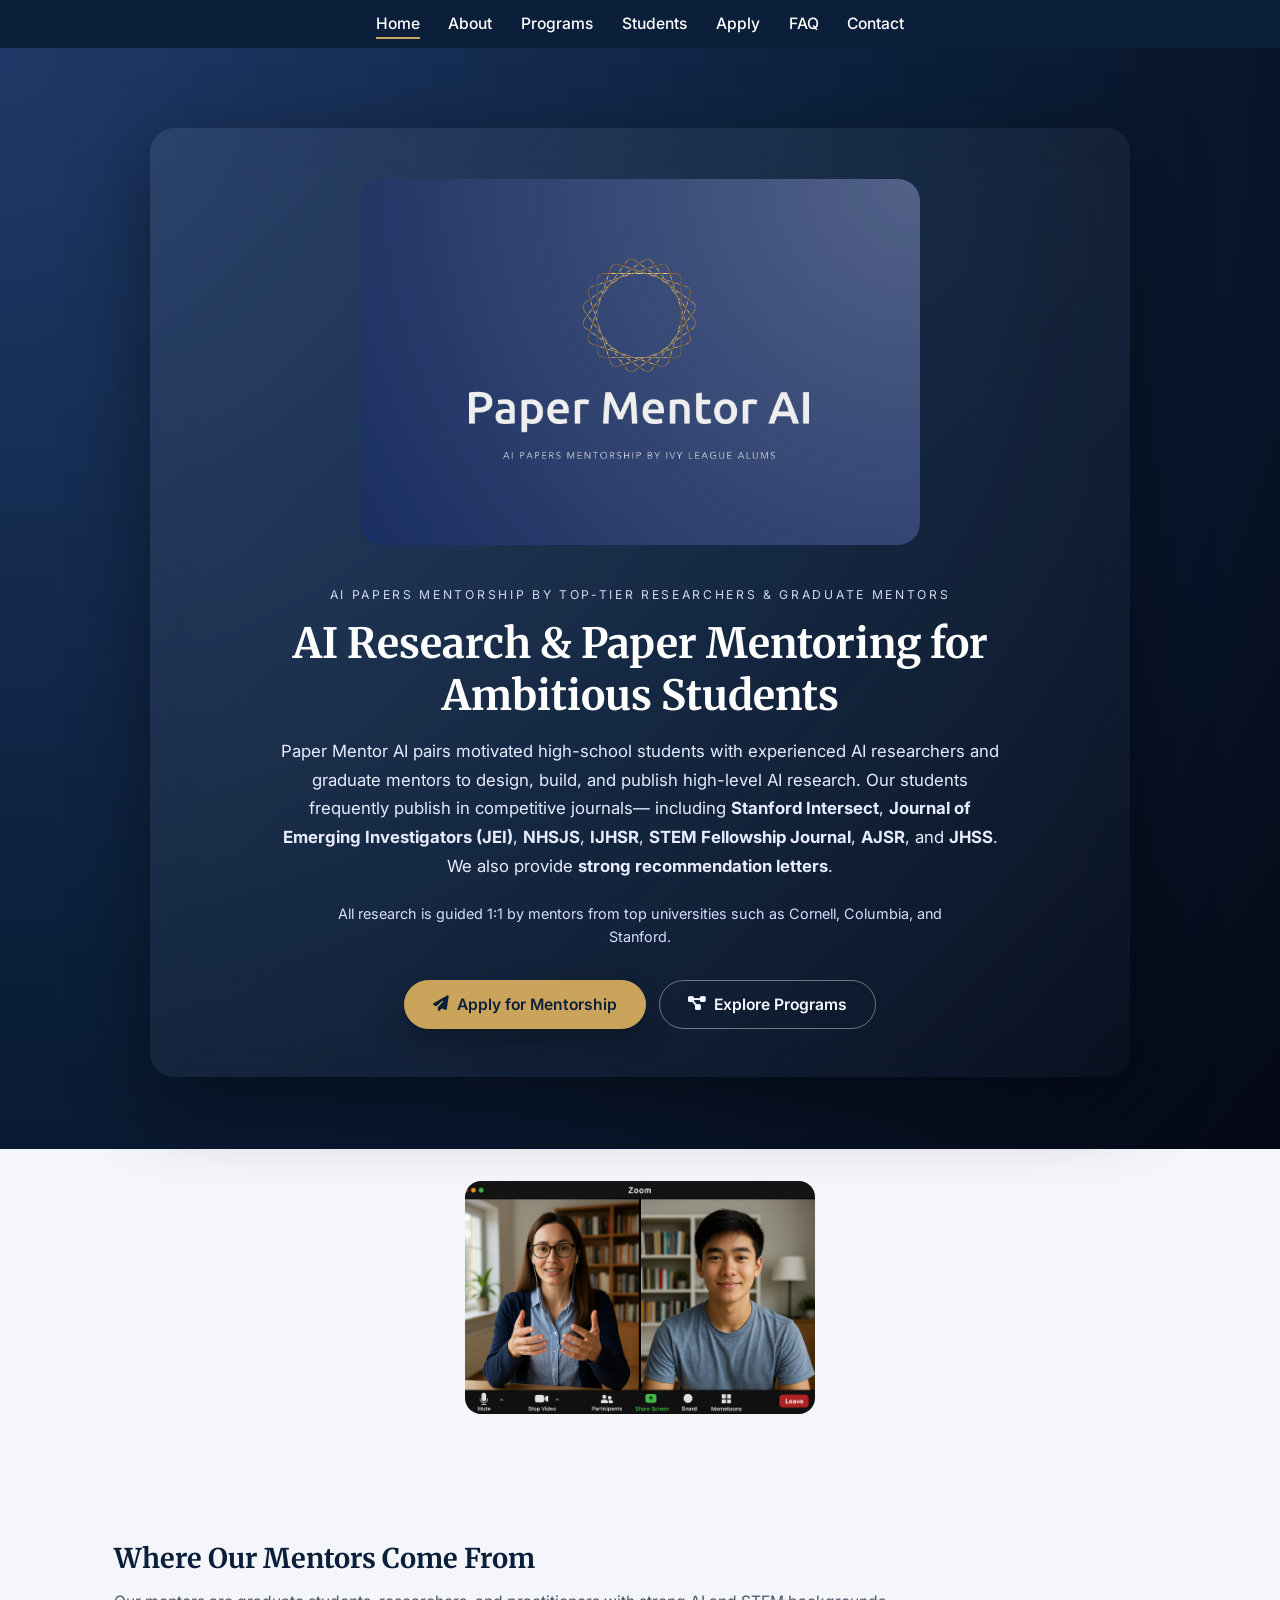
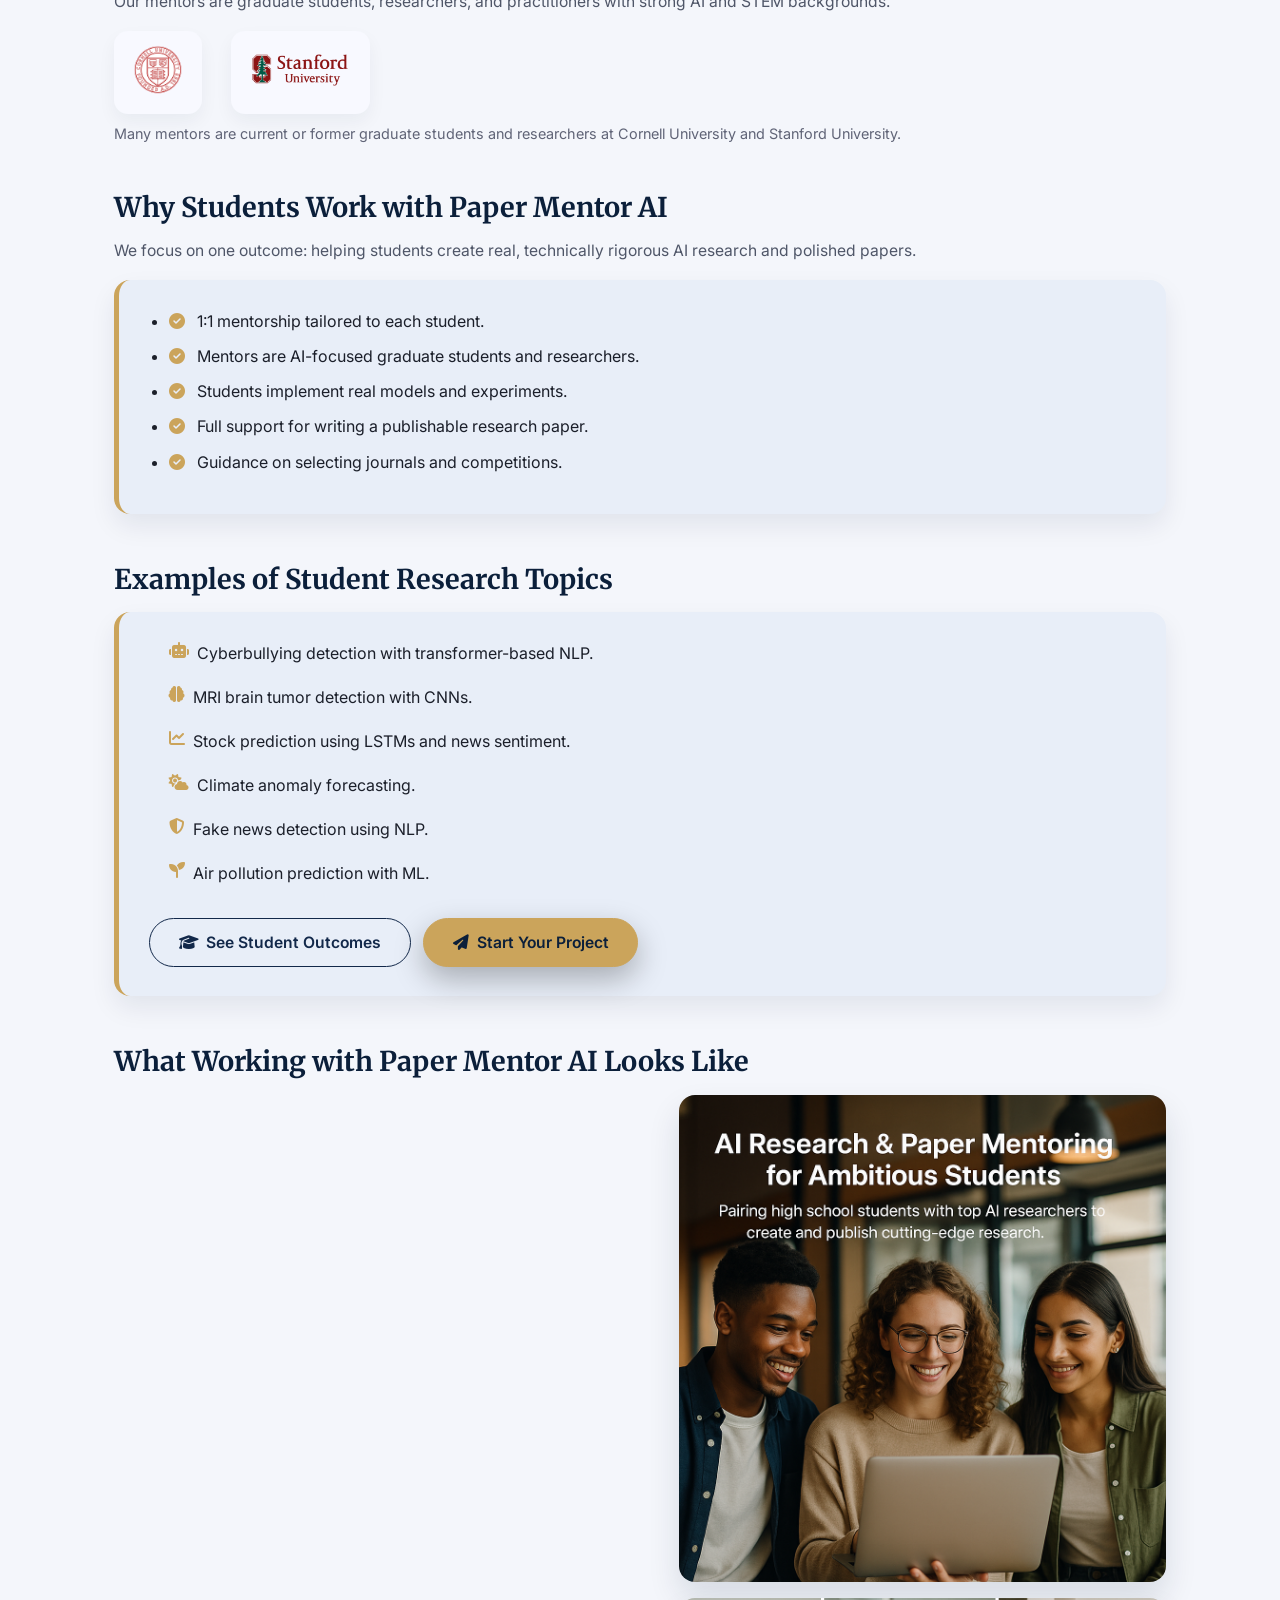
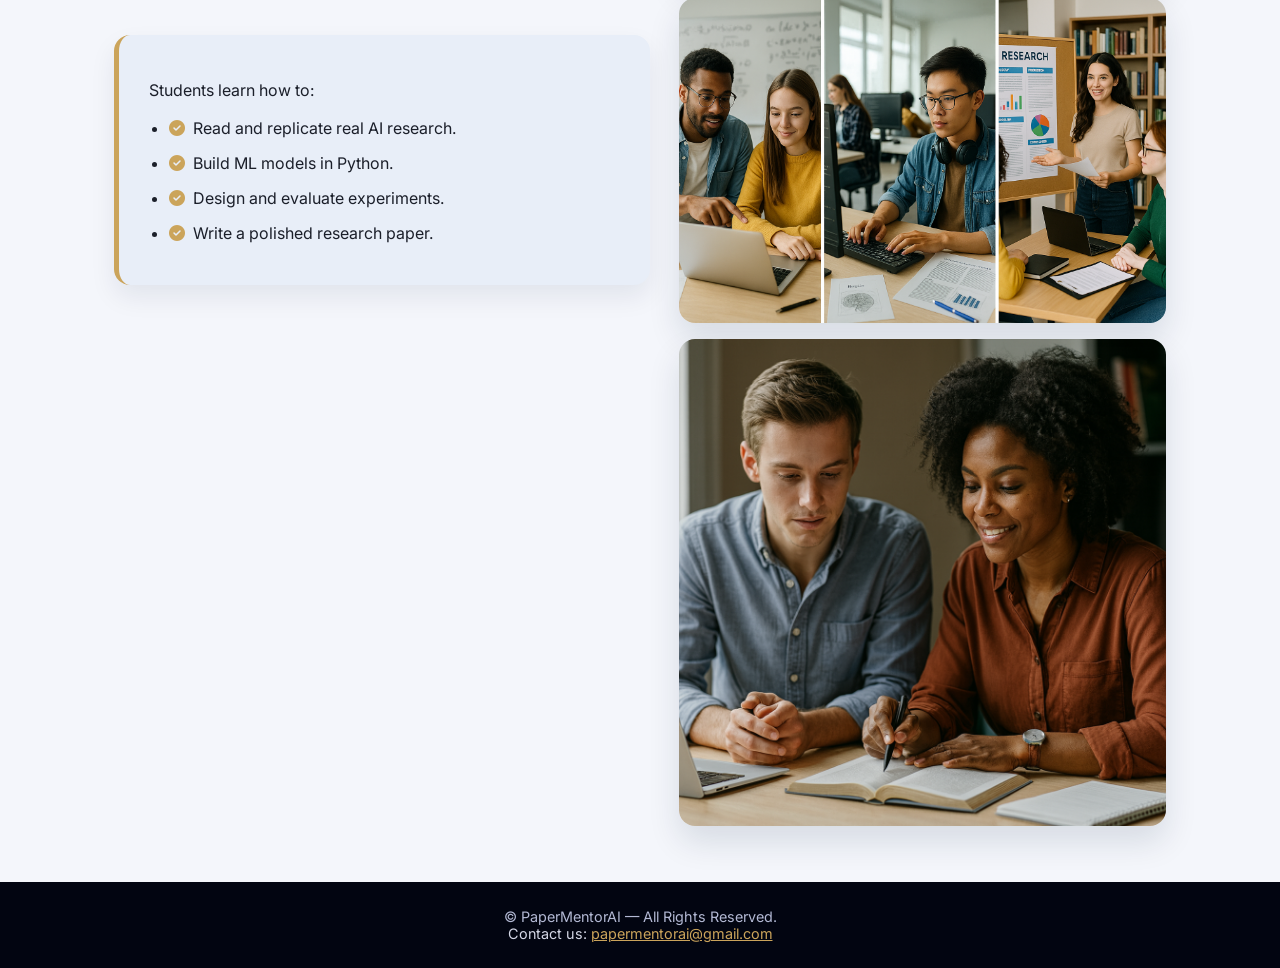
==== index.html @ c87acd07 "sga" ====
<!DOCTYPE html>
<html lang="en">

<head>
    <meta charset="UTF-8">
    <meta name="viewport" content="width=device-width, initial-scale=1.0">
    <title>Paper Mentor AI | Research Mentoring for Ambitious Students</title>

    <!-- Fonts & Icons -->
    <link href="https://fonts.googleapis.com/css2?family=Inter:wght@300;400;500;600&family=Merriweather:wght@600;700&display=swap" rel="stylesheet">
    <link rel="stylesheet" href="https://cdnjs.cloudflare.com/ajax/libs/font-awesome/6.5.0/css/all.min.css"/>

    <style>
        :root {
            --navy-deep: #0B1F3A;
            --navy-soft: #12284A;
            --gold: #CBA45B;
            --gold-soft: #DCC394;
            --bg-light: #F4F6FB;
            --card-bg: #E8EEF8;
            --text-main: #1B1F2A;
        }

        * {
            box-sizing: border-box;
        }

        body {
            margin: 0;
            font-family: 'Inter', system-ui, -apple-system, BlinkMacSystemFont, sans-serif;
            background: var(--bg-light);
            color: var(--text-main);
        }

        /* NAVIGATION */
        nav {
            background: var(--navy-deep);
            padding: 0.9em 1.5em;
            display: flex;
            justify-content: center;
            gap: 1.8em;
            position: sticky;
            top: 0;
            z-index: 20;
        }

        nav a {
            color: #ffffff;
            text-decoration: none;
            font-weight: 500;
            font-size: 0.98em;
            position: relative;
        }

        nav a::after {
            content: "";
            position: absolute;
            left: 0;
            bottom: -0.35em;
            width: 0;
            height: 2px;
            background: var(--gold);
            transition: width 0.25s ease;
        }

        nav a:hover::after,
        nav a.active::after {
            width: 100%;
        }

        /* HERO */
        .hero {
            padding: 5em 1.5em 4.5em;
            text-align: center;
            background: radial-gradient(circle at top left, #1F3A68, #0B1F3A 55%, #050815 100%);
            color: white;
        }

        .hero-inner {
            max-width: 980px;
            margin: 0 auto;
            background: linear-gradient(135deg, rgba(255,255,255,0.07), rgba(255,255,255,0.02));
            border-radius: 24px;
            padding: 3.2em 3.2em 3em;
            box-shadow: 0 24px 80px rgba(0,0,0,0.45);
            backdrop-filter: blur(20px);
        }

        .hero-logo {
            width: 560px;
            max-width: 100%;
            border-radius: 22px;
            margin-bottom: 2.4em;
        }

        .hero-extra-image {
            width: 250px;
            max-width: 100%;
            margin-bottom: 1.5em;
            border-radius: 16px;
        }

        .hero-title {
            font-family: 'Merriweather', serif;
            font-weight: 700;
            font-size: 2.6em;
            margin: 0 0 0.4em;
        }

        .hero-subtitle {
            font-size: 1.05em;
            max-width: 720px;
            margin: 0 auto 1.3em;
            line-height: 1.7;
            color: #e7ecff;
        }

        .hero-subnote {
            font-size: 0.9em;
            max-width: 640px;
            margin: 0.3em auto 2.2em;
            line-height: 1.6;
            color: #d6ddff;
        }

        .hero-tagline {
            text-transform: uppercase;
            letter-spacing: 0.22em;
            font-size: 0.76em;
            margin-bottom: 1.2em;
            color: #d0d6f0;
        }

        .hero-actions {
            display: flex;
            justify-content: center;
            flex-wrap: wrap;
            gap: 0.8em;
        }

        .btn-primary,
        .btn-ghost,
        .btn-ghost-dark {
            border-radius: 999px;
            padding: 0.9em 1.8em;
            font-size: 0.98em;
            font-weight: 600;
            border: 1px solid transparent;
            cursor: pointer;
            text-decoration: none;
            display: inline-flex;
            align-items: center;
            gap: 0.5em;
            transition: all 0.22s ease;
        }

        .btn-primary {
            background: var(--gold);
            color: var(--navy-deep);
            box-shadow: 0 12px 30px rgba(0,0,0,0.28);
            border-color: var(--gold);
        }

        .btn-primary:hover {
            background: var(--gold-soft);
            transform: translateY(-1px);
            box-shadow: 0 16px 40px rgba(0,0,0,0.38);
        }

        .btn-ghost {
            background: transparent;
            color: #f4f7ff;
            border-color: rgba(255,255,255,0.4);
        }

        .btn-ghost:hover {
            background: rgba(255,255,255,0.08);
            border-color: rgba(255,255,255,0.8);
        }

        .btn-ghost-dark {
            background: transparent;
            color: var(--navy-soft);
            border-color: var(--navy-soft);
        }

        .btn-ghost-dark:hover {
            background: rgba(18,40,74,0.06);
            border-color: var(--navy-deep);
        }

        main {
            max-width: 1100px;
            margin: 0 auto;
            padding: 3.2em 1.5em 3.5em;
        }

        h2.section-title {
            font-family: 'Merriweather', serif;
            font-size: 1.7em;
            margin-bottom: 0.6em;
            color: var(--navy-deep);
        }

        .section-subtitle {
            font-size: 0.98em;
            color: #4f5668;
            margin-bottom: 1.3em;
        }

        .card {
            background: var(--card-bg);
            border-radius: 16px;
            padding: 1.8em 1.9em;
            border-left: 5px solid var(--gold);
            box-shadow: 0 12px 26px rgba(11,31,58,0.08);
        }

        .card ul {
            padding-left: 1.2em;
            margin: 0;
        }

        .card li {
            margin-bottom: 0.6em;
            line-height: 1.6;
        }

        .card li i {
            color: var(--gold);
            margin-right: 0.5em;
        }

        .projects-grid {
            display: grid;
            grid-template-columns: 1fr;
            gap: 0.55em;
            padding-left: 0;
            list-style: none;
            margin: 0;
        }

        .projects-grid li {
            display: flex;
            align-items: flex-start;
        }

        .projects-grid i {
            margin-right: 0.5em;
            color: var(--gold);
            margin-top: 0.1em;
        }

        .cta-row {
            margin-top: 1.4em;
            display: flex;
            flex-wrap: wrap;
            gap: 0.8em;
        }

        .mentors-section {
            margin-top: 3em;
        }

        .mentor-logos-row {
            margin-top: 1.1em;
            display: flex;
            flex-wrap: wrap;
            justify-content: flex-start;
            align-items: center;
            gap: 1.8em;
        }

        .mentor-logo-wrap {
            background: #f8f9ff;
            border-radius: 14px;
            padding: 0.9em 1.2em;
            box-shadow: 0 8px 18px rgba(11,31,58,0.05);
        }

        .mentor-logo-wrap img {
            max-height: 50px;
            width: auto;
        }

        .mentor-note {
            margin-top: 0.8em;
            font-size: 0.9em;
            color: #606477;
        }

        .layout-two-col {
            display: grid;
            grid-template-columns: minmax(0, 1.1fr) minmax(0, 1fr);
            gap: 1.8em;
            align-items: center;
        }

        .students-images {
            display: grid;
            grid-template-columns: 1fr;
            gap: 1em;
        }

        .students-images img {
            width: 100%;
            border-radius: 16px;
            box-shadow: 0 16px 32px rgba(11,31,58,0.12);
            object-fit: cover;
        }

        footer {
            background: #020511;
            color: #b3b9d4;
            text-align: center;
            padding: 1.8em 1.2em;
            font-size: 0.9em;
        }

        @media (max-width: 900px) {
            .hero-inner {
                padding: 2.3em 1.7em 2.4em;
            }

            .hero-title {
                font-size: 2.2em;
            }

            .hero-logo {
                width: 380px;
            }

            .hero-extra-image {
                width: 180px;
            }

            .layout-two-col {
                grid-template-columns: 1fr;
            }

            .mentor-logos-row {
                justify-content: center;
            }
        }

        @media (max-width: 720px) {
            nav {
                flex-wrap: wrap;
                gap: 1em;
            }
        }
    </style>
</head>

<body>

<nav>
    <a href="index.html" class="active">Home</a>
    <a href="about.html">About</a>
    <a href="programs.html">Programs</a>
    <a href="students.html">Students</a>
    <a href="apply.html">Apply</a>
    <a href="faq.html">FAQ</a>
    <a href="contact.html">Contact</a>
</nav>

<section class="hero">
    <div class="hero-inner">
        <img src="assets/images/paper_mentor_ai.png" alt="Paper Mentor AI Logo" class="hero-logo">

        <!-- REMOVED ZOOM IMAGE FROM HERE -->

        <div class="hero-tagline">AI papers mentorship by top-tier researchers & graduate mentors</div>

        <h1 class="hero-title">AI Research & Paper Mentoring for Ambitious Students</h1>

        <p class="hero-subtitle">
            Paper Mentor AI pairs motivated high-school students with experienced AI researchers and graduate mentors to
            design, build, and publish high-level AI research. Our students frequently publish in competitive journals—
            including <strong>Stanford Intersect</strong>, <strong>Journal of Emerging Investigators (JEI)</strong>,
            <strong>NHSJS</strong>, <strong>IJHSR</strong>, <strong>STEM Fellowship Journal</strong>,
            <strong>AJSR</strong>, and <strong>JHSS</strong>. We also provide <strong>strong recommendation letters</strong>.
        </p>

        <p class="hero-subnote">
            All research is guided 1:1 by mentors from top universities such as Cornell, Columbia, and Stanford.
        </p>

        <div class="hero-actions">
            <a href="apply.html" class="btn-primary">
                <i class="fas fa-paper-plane"></i>
                Apply for Mentorship
            </a>
            <a href="programs.html" class="btn-ghost">
                <i class="fas fa-diagram-project"></i>
                Explore Programs
            </a>
        </div>
    </div>
</section>

<!-- ⭐ ADDED ZOOM IMAGE HERE (the ONLY change) -->
<div style="text-align:center; margin-top: 2em;">
    <img src="assets/images/ChatGPT%20Image%20Nov%2018,%202025,%2003_05_20%20AM.png"
         alt="Extra Illustration"
         style="width: 350px; max-width: 100%; border-radius: 16px; margin-bottom: 1.5em;">
</div>

<main>

    <!-- Where mentors come from -->
    <section class="mentors-section" id="mentors">
        <h2 class="section-title">Where Our Mentors Come From</h2>
        <p class="section-subtitle">
            Our mentors are graduate students, researchers, and practitioners with strong AI and STEM backgrounds.
        </p>

        <div class="mentor-logos-row">
            <div class="mentor-logo-wrap">
                <img src="assets/images/Cornell_University_Logo.png" alt="Cornell University Logo">
            </div>
            <div class="mentor-logo-wrap">
                <img src="assets/images/stanford-logo-660x330.png" alt="Stanford University Logo">
            </div>
        </div>

        <p class="mentor-note">
            Many mentors are current or former graduate students and researchers at Cornell University and Stanford University.
        </p>
    </section>

    <!-- WHY SECTION -->
    <section id="why-us" style="margin-top: 3em;">
        <h2 class="section-title">Why Students Work with Paper Mentor AI</h2>
        <p class="section-subtitle">
            We focus on one outcome: helping students create real, technically rigorous AI research and polished papers.
        </p>

        <div class="card">
            <ul>
                <li><i class="fas fa-check-circle"></i> 1:1 mentorship tailored to each student.</li>
                <li><i class="fas fa-check-circle"></i> Mentors are AI-focused graduate students and researchers.</li>
                <li><i class="fas fa-check-circle"></i> Students implement real models and experiments.</li>
                <li><i class="fas fa-check-circle"></i> Full support for writing a publishable research paper.</li>
                <li><i class="fas fa-check-circle"></i> Guidance on selecting journals and competitions.</li>
            </ul>
        </div>
    </section>

    <!-- STUDENT TOPICS -->
    <section id="samples" style="margin-top: 3em;">
        <h2 class="section-title">Examples of Student Research Topics</h2>

        <div class="card">
            <ul class="projects-grid">
                <li><i class="fas fa-robot"></i>Cyberbullying detection with transformer-based NLP.</li>
                <li><i class="fas fa-brain"></i>MRI brain tumor detection with CNNs.</li>
                <li><i class="fas fa-chart-line"></i>Stock prediction using LSTMs and news sentiment.</li>
                <li><i class="fas fa-cloud-sun"></i>Climate anomaly forecasting.</li>
                <li><i class="fas fa-shield-alt"></i>Fake news detection using NLP.</li>
                <li><i class="fas fa-seedling"></i>Air pollution prediction with ML.</li>
            </ul>

            <div class="cta-row">
                <a href="students.html" class="btn-ghost-dark">
                    <i class="fas fa-graduation-cap"></i>
                    See Student Outcomes
                </a>
                <a href="apply.html" class="btn-primary">
                    <i class="fas fa-paper-plane"></i>
                    Start Your Project
                </a>
            </div>
        </div>
    </section>

    <!-- EXPERIENCE SECTION -->
    <section id="experience" style="margin-top: 3em;">
        <h2 class="section-title">What Working with Paper Mentor AI Looks Like</h2>

        <div class="layout-two-col">
            <div>
                <div class="card">
                    <p>Students learn how to:</p>
                    <ul>
                        <li><i class="fas fa-check-circle"></i>Read and replicate real AI research.</li>
                        <li><i class="fas fa-check-circle"></i>Build ML models in Python.</li>
                        <li><i class="fas fa-check-circle"></i>Design and evaluate experiments.</li>
                        <li><i class="fas fa-check-circle"></i>Write a polished research paper.</li>
                    </ul>
                </div>
            </div>

            <div class="students-images">
                <img src="assets/images/ChatGPT%20Image%20Nov%2018,%202025,%2001_26_32%20AM.png">
                <img src="assets/images/ChatGPT%20Image%20Nov%2018,%202025,%2001_30_42%20AM.png">
                <img src="assets/images/ChatGPT%20Image%20Nov%2018,%202025,%2002_53_26%20AM.png">
            </div>
        </div>
    </section>

</main>

<footer>
    © PaperMentorAI — All Rights Reserved.<br>
    <span style="color:#d4d7e6;">Contact us:
        <a href="mailto:papermentorai@gmail.com" style="color:#CBA45B;">papermentorai@gmail.com</a>
    </span>
</footer>

</body>
</html>
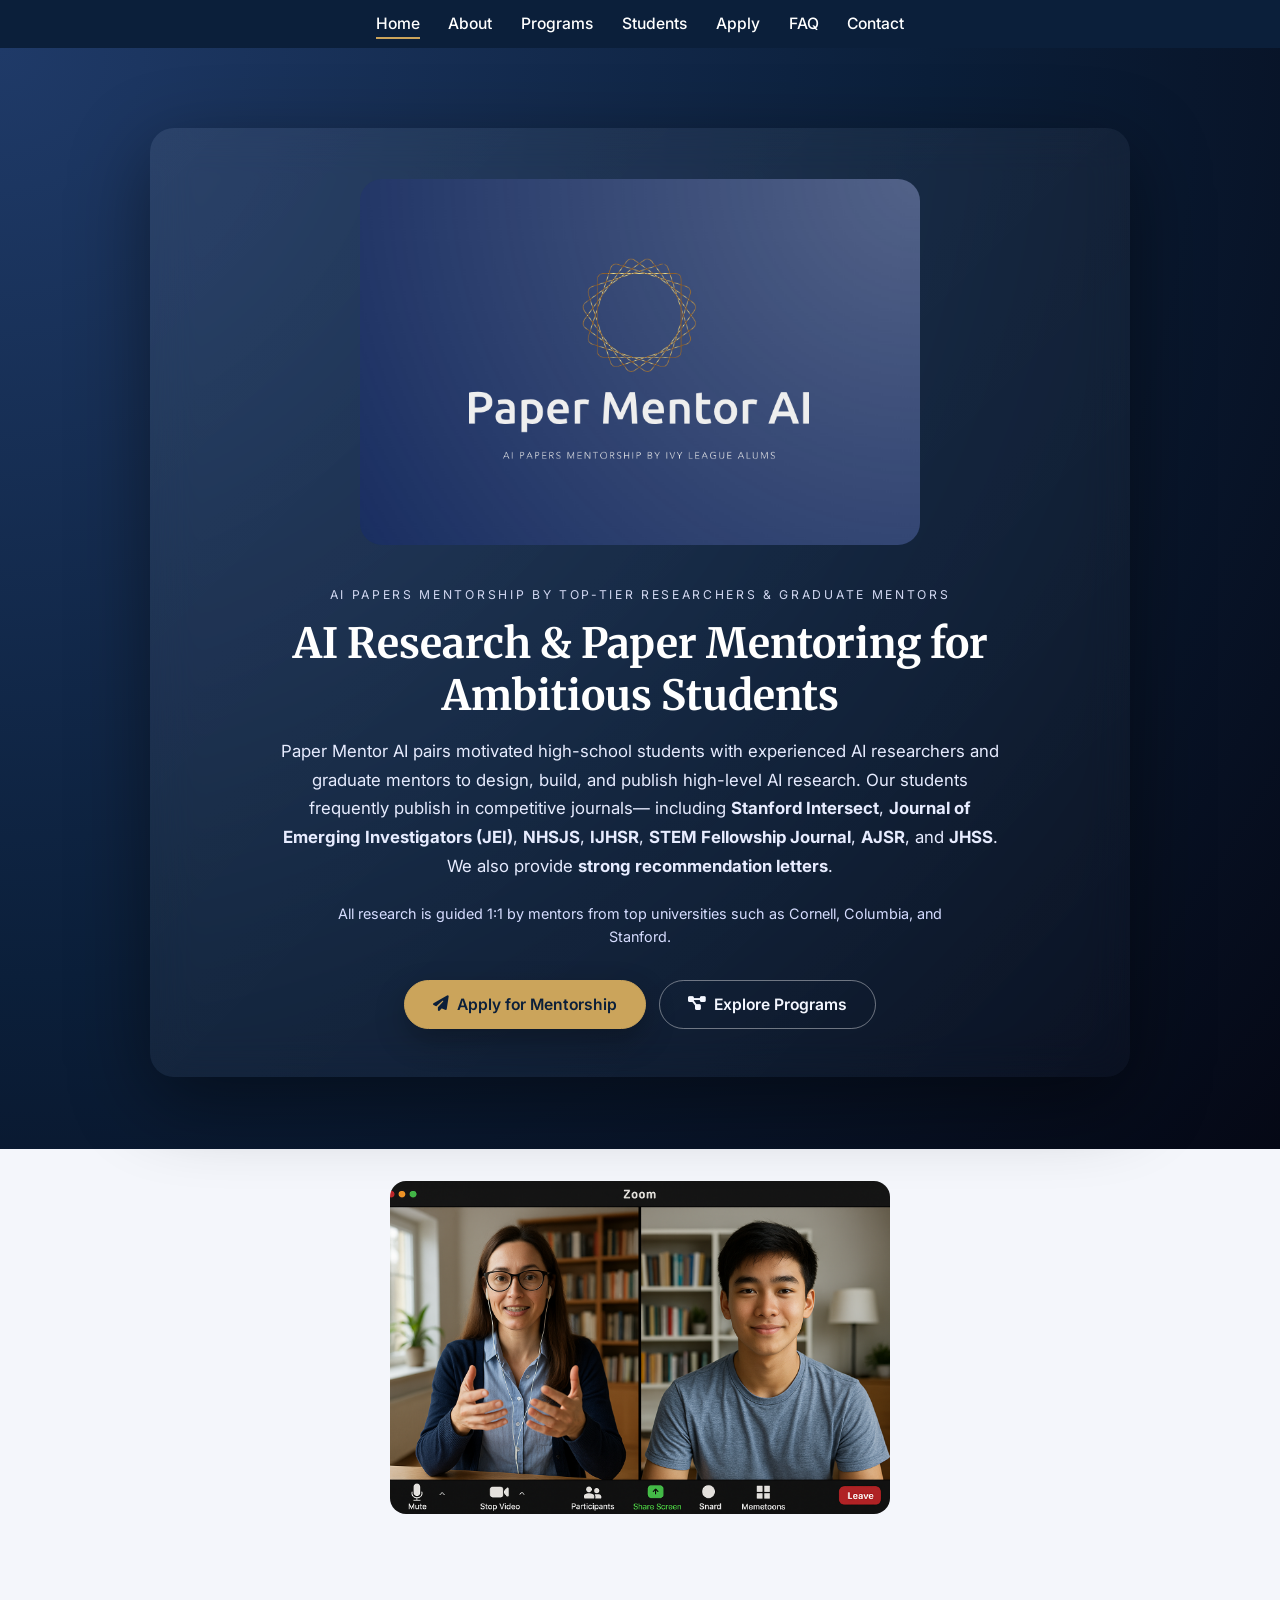
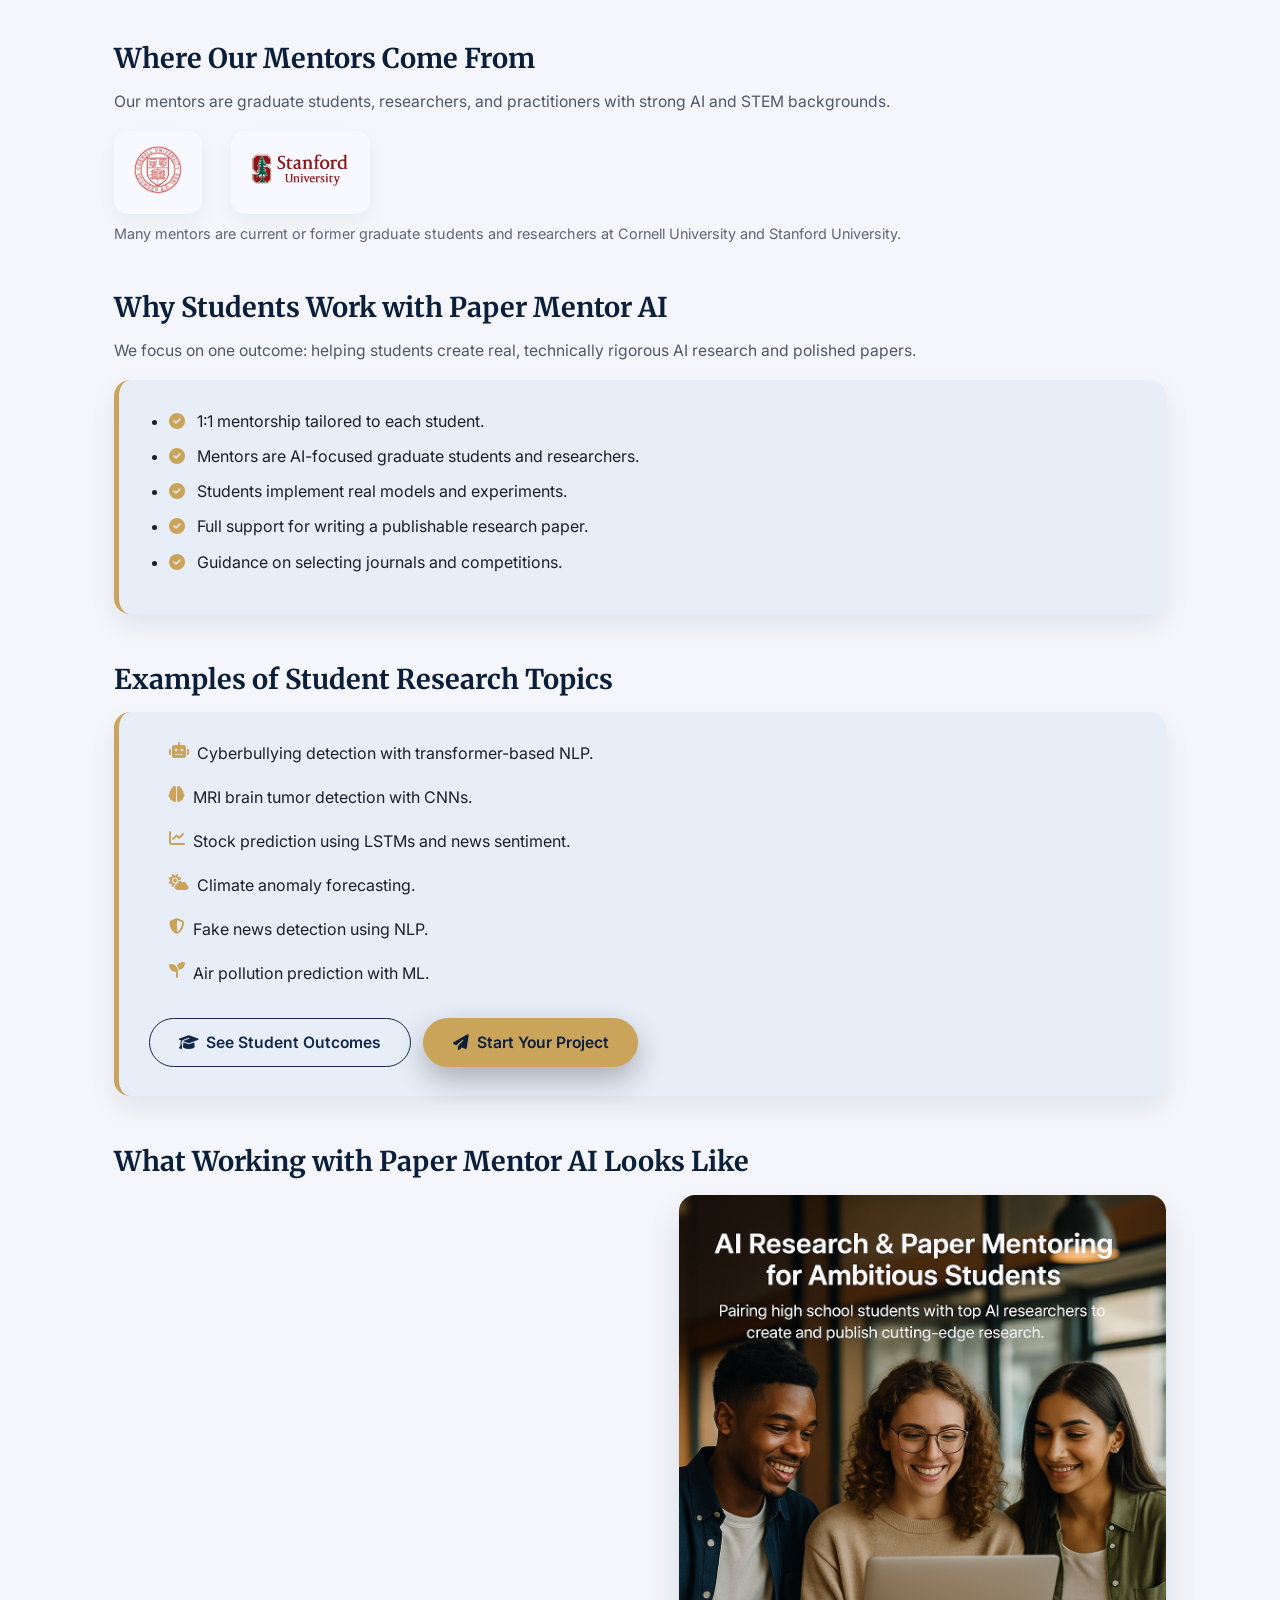
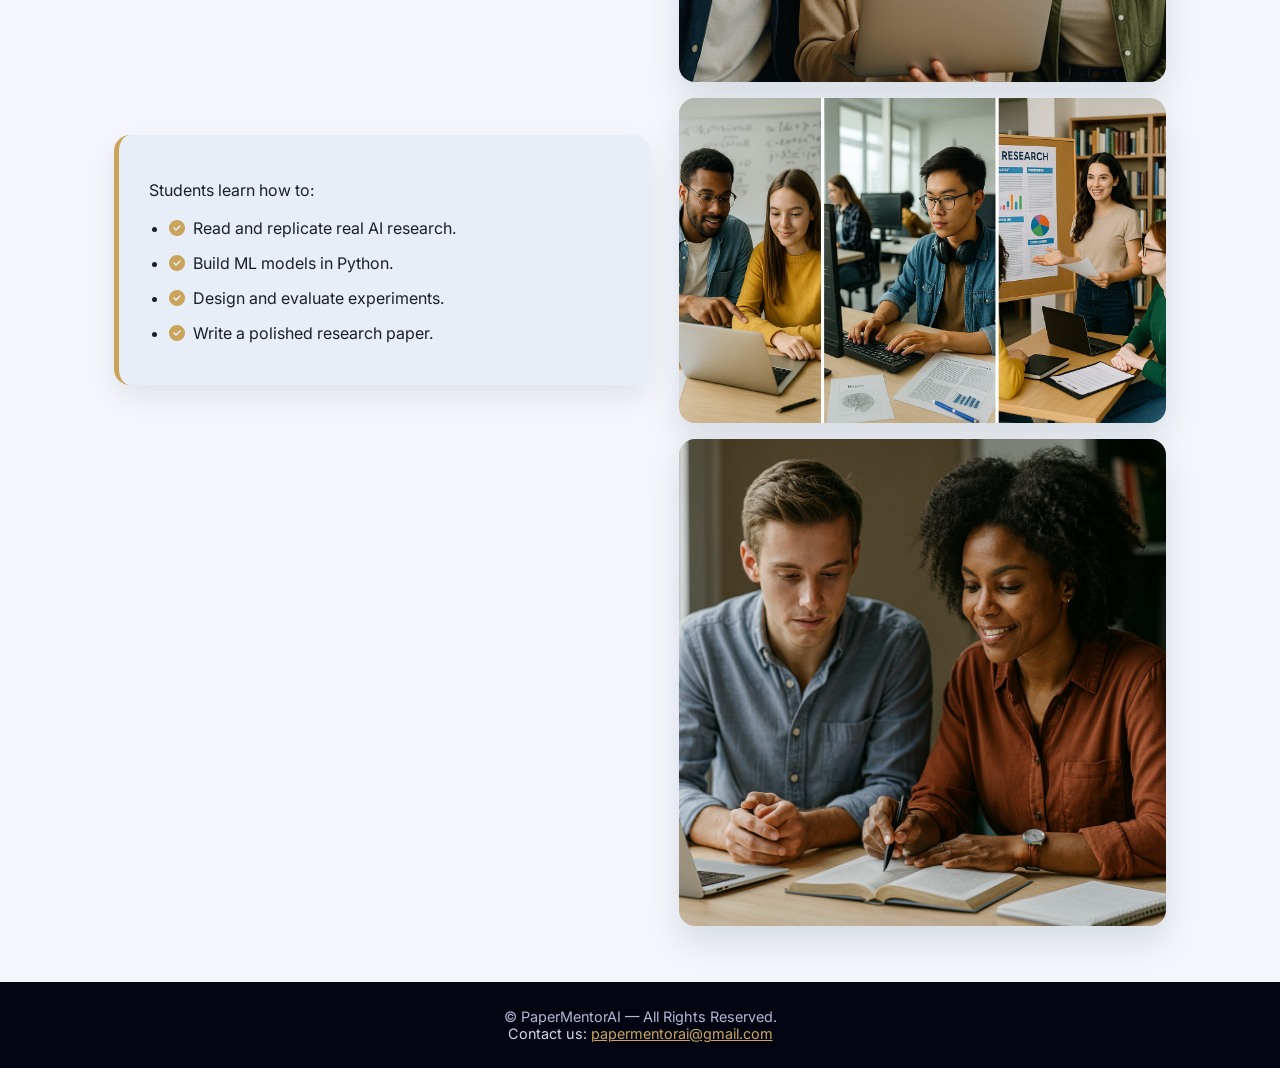
==== commit 48870c2b: "sga" ====
--- a/index.html
+++ b/index.html
@@ -403,7 +403,7 @@
 <div style="text-align:center; margin-top: 2em;">
     <img src="assets/images/ChatGPT%20Image%20Nov%2018,%202025,%2003_05_20%20AM.png"
          alt="Extra Illustration"
-         style="width: 350px; max-width: 100%; border-radius: 16px; margin-bottom: 1.5em;">
+         style="width: 500px; max-width: 100%; border-radius: 16px; margin-bottom: 1.5em;">
 </div>
 
 <main>
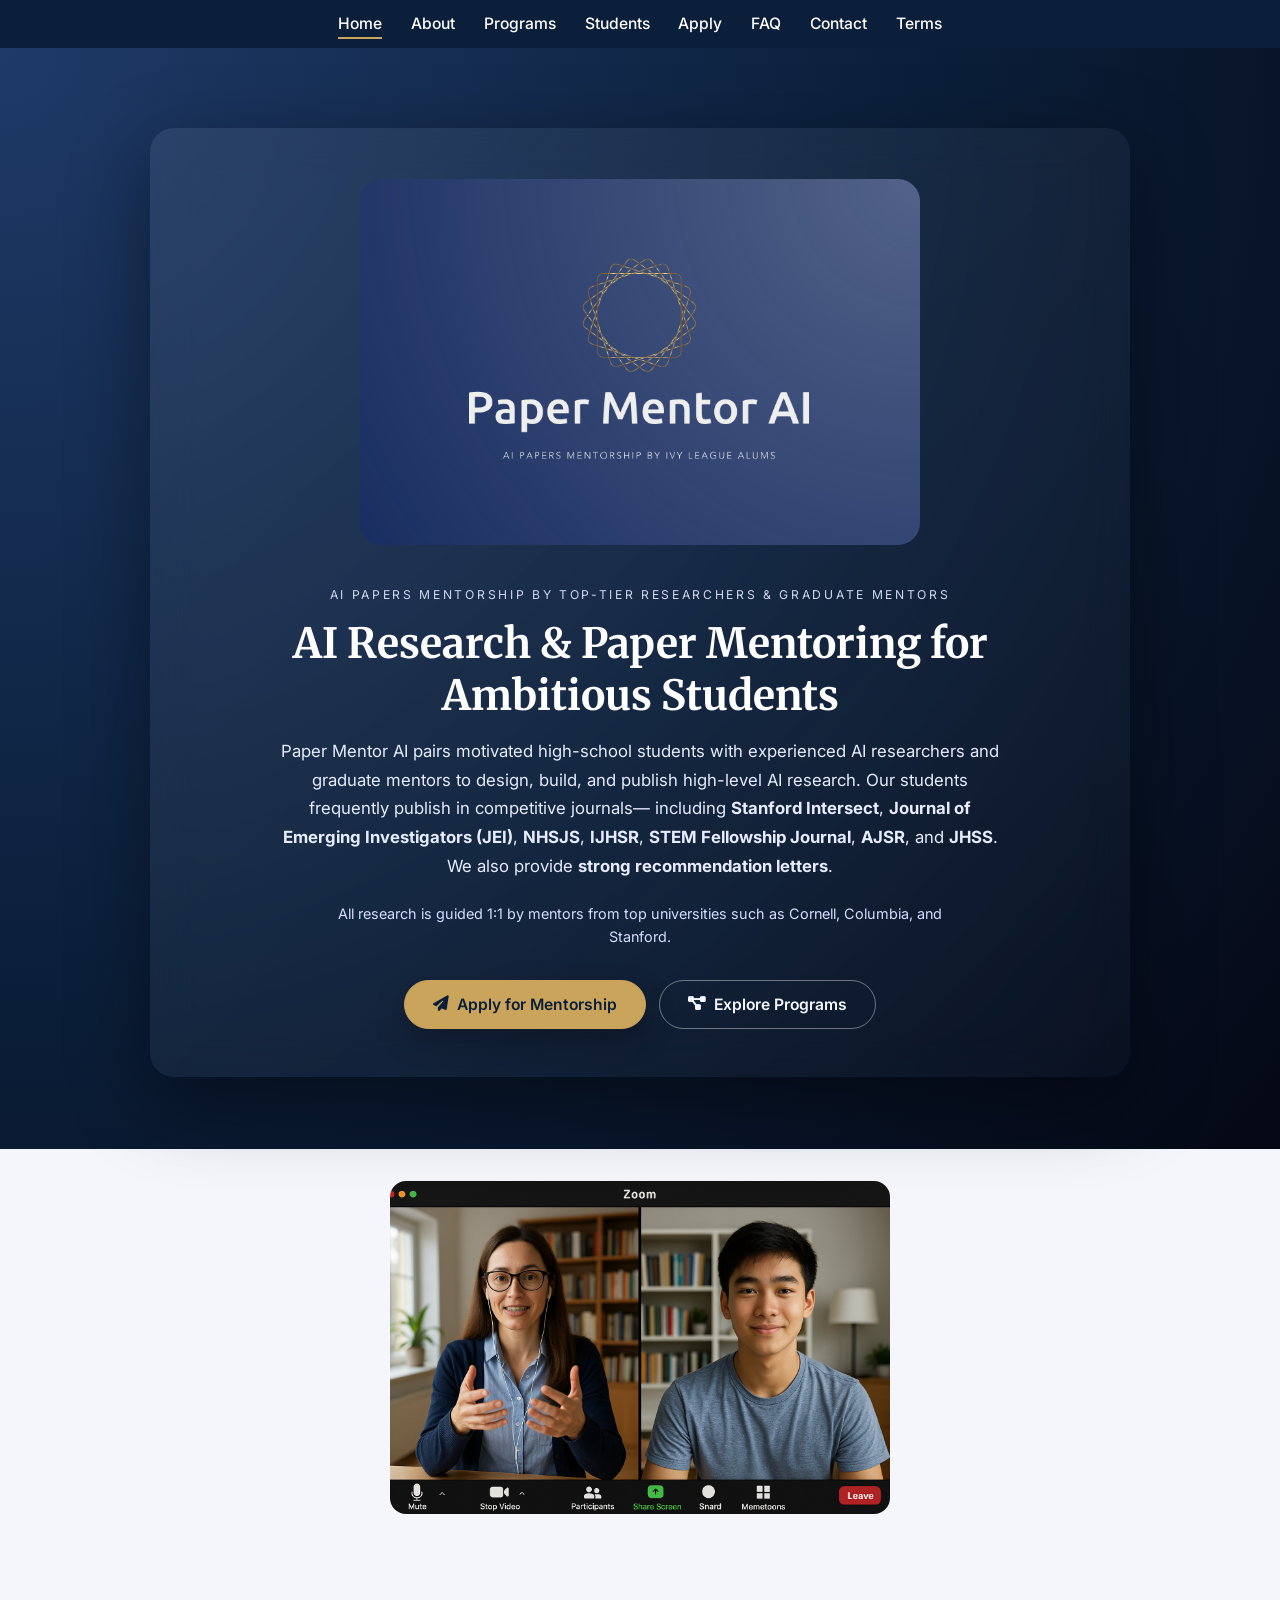
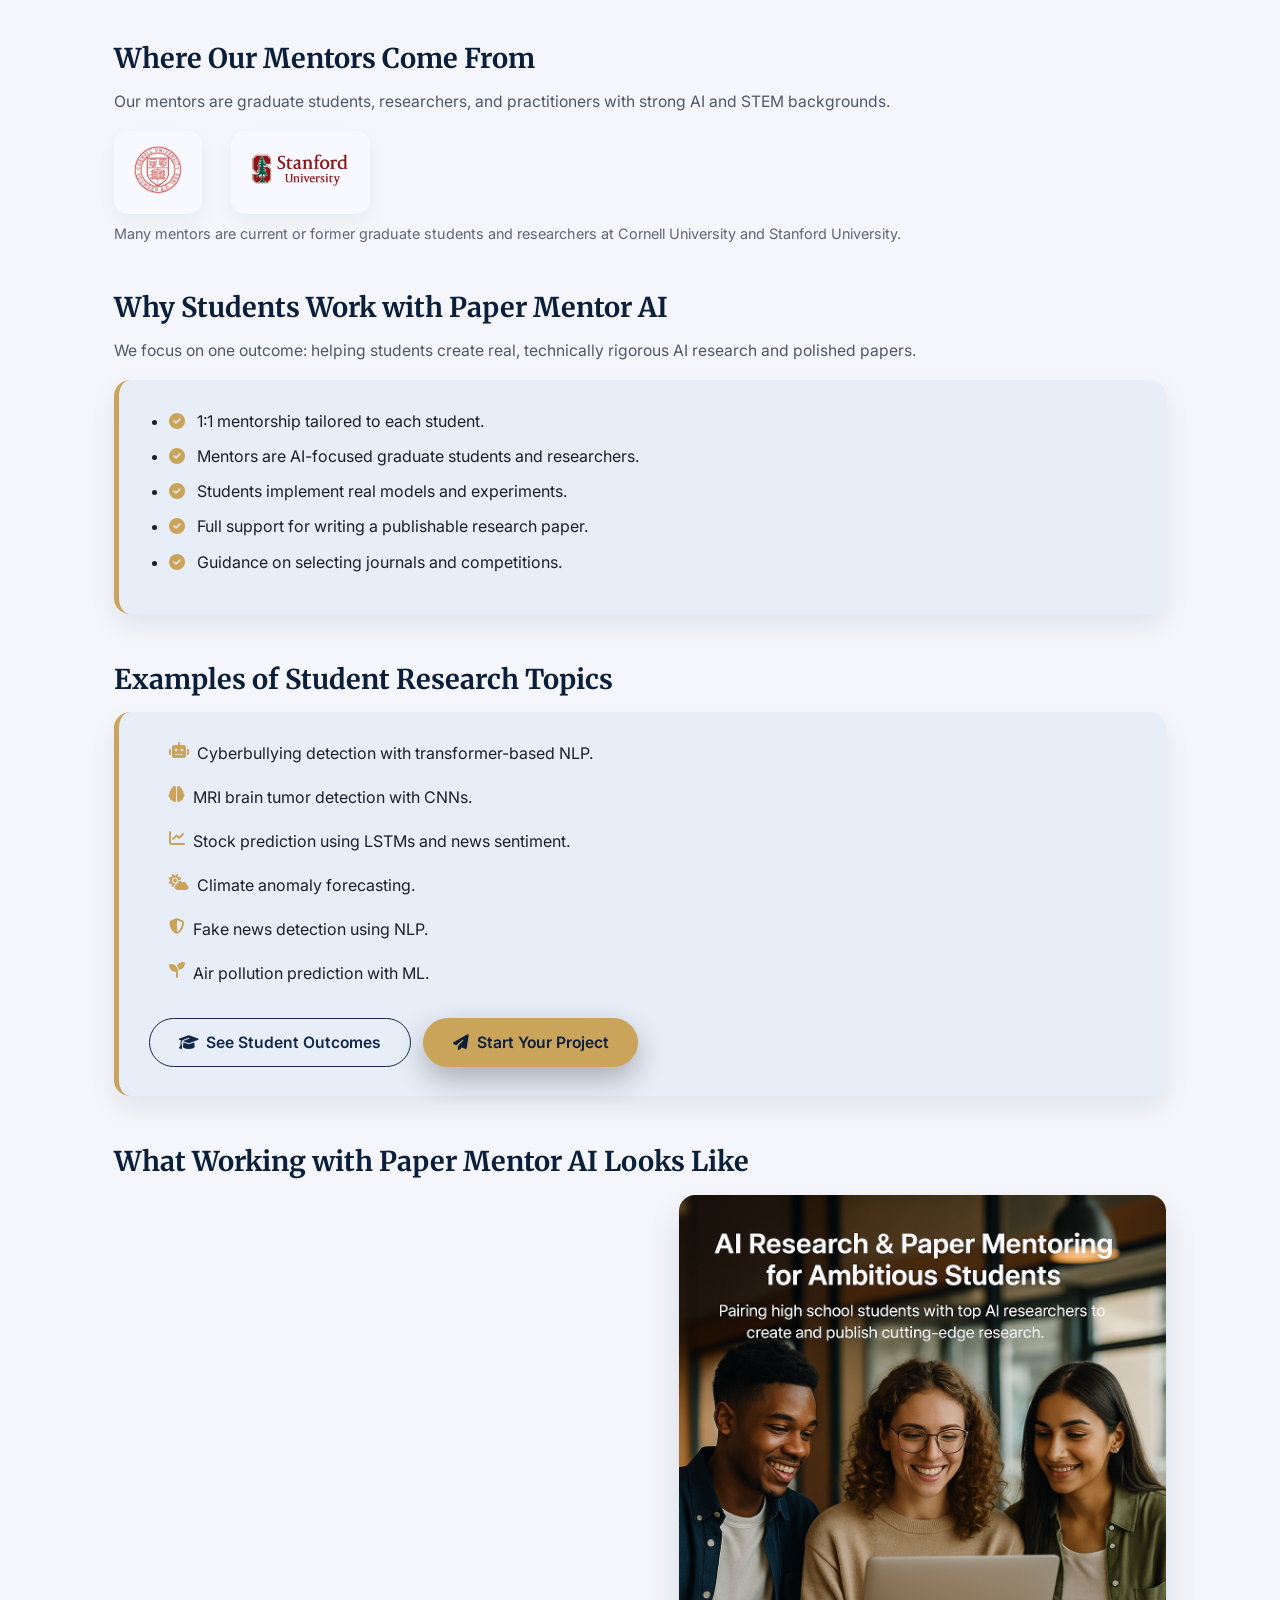
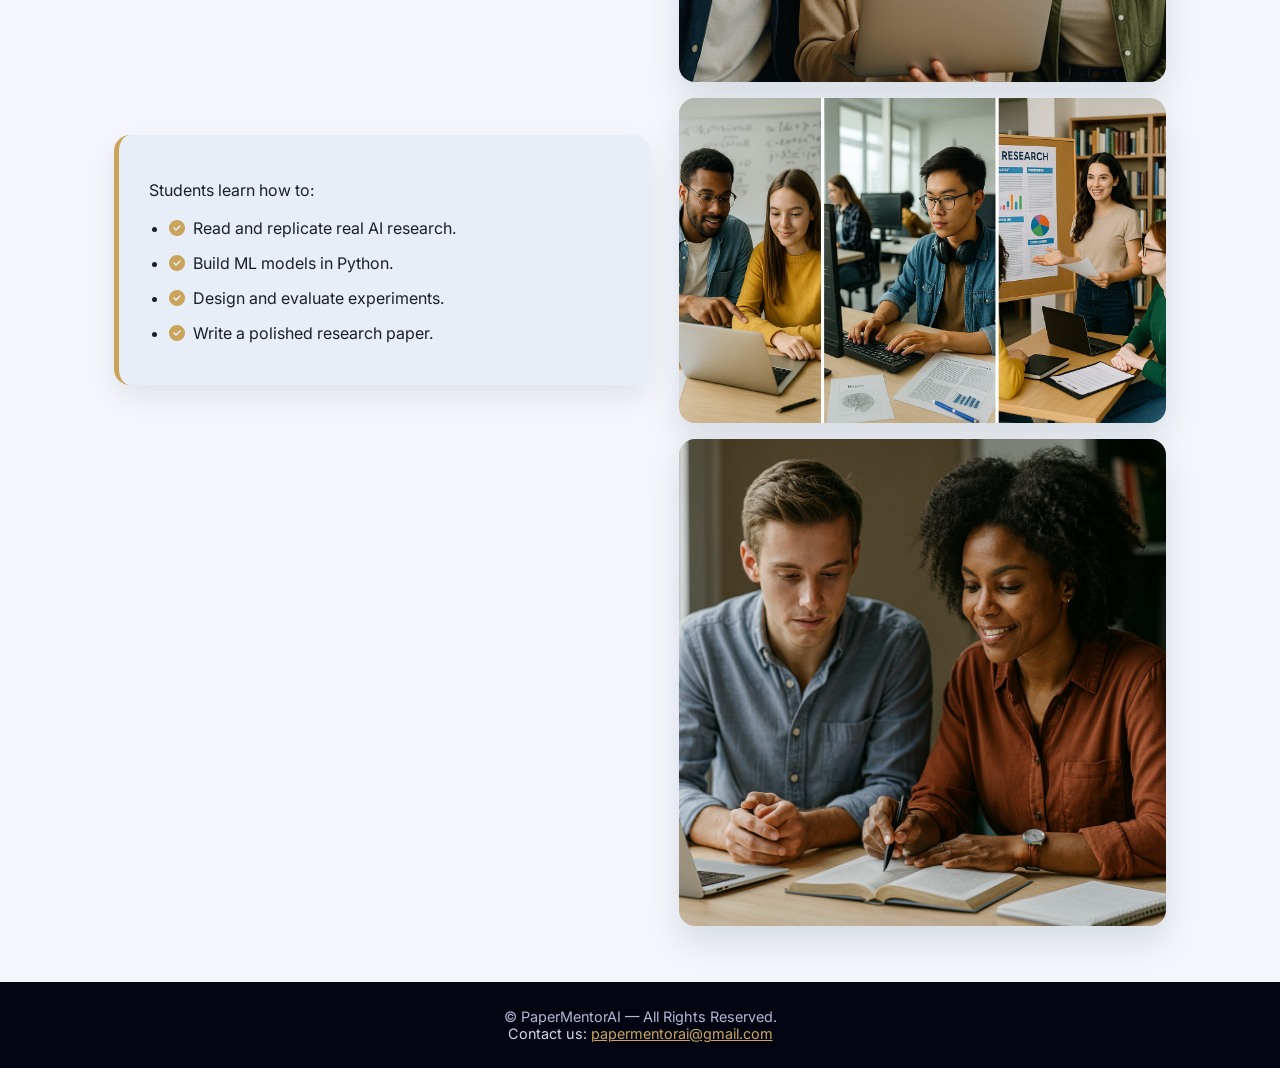
==== commit 5695f25c: "sga" ====
--- a/index.html
+++ b/index.html
@@ -3,7 +3,7 @@
 
 <head>
     <meta charset="UTF-8">
-    <meta name="viewport" content="width=device-width, initial-scale=1.0">
+    <meta-name="viewport" content="width=device-width, initial-scale=1.0">
     <title>Paper Mentor AI | Research Mentoring for Ambitious Students</title>
 
     <!-- Fonts & Icons -->
@@ -21,9 +21,7 @@
             --text-main: #1B1F2A;
         }
 
-        * {
-            box-sizing: border-box;
-        }
+        * { box-sizing: border-box; }
 
         body {
             margin: 0;
@@ -64,9 +62,7 @@
         }
 
         nav a:hover::after,
-        nav a.active::after {
-            width: 100%;
-        }
+        nav a.active::after { width: 100%; }
 
         /* HERO */
         .hero {
@@ -216,20 +212,9 @@
             box-shadow: 0 12px 26px rgba(11,31,58,0.08);
         }
 
-        .card ul {
-            padding-left: 1.2em;
-            margin: 0;
-        }
-
-        .card li {
-            margin-bottom: 0.6em;
-            line-height: 1.6;
-        }
-
-        .card li i {
-            color: var(--gold);
-            margin-right: 0.5em;
-        }
+        .card ul { padding-left: 1.2em; margin: 0; }
+        .card li { margin-bottom: 0.6em; line-height: 1.6; }
+        .card li i { color: var(--gold); margin-right: 0.5em; }
 
         .projects-grid {
             display: grid;
@@ -258,9 +243,7 @@
             gap: 0.8em;
         }
 
-        .mentors-section {
-            margin-top: 3em;
-        }
+        .mentors-section { margin-top: 3em; }
 
         .mentor-logos-row {
             margin-top: 1.1em;
@@ -322,25 +305,15 @@
                 padding: 2.3em 1.7em 2.4em;
             }
 
-            .hero-title {
-                font-size: 2.2em;
-            }
-
-            .hero-logo {
-                width: 380px;
-            }
-
-            .hero-extra-image {
-                width: 180px;
-            }
-
-            .layout-two-col {
-                grid-template-columns: 1fr;
-            }
-
-            .mentor-logos-row {
-                justify-content: center;
-            }
+            .hero-title { font-size: 2.2em; }
+
+            .hero-logo { width: 380px; }
+
+            .hero-extra-image { width: 180px; }
+
+            .layout-two-col { grid-template-columns: 1fr; }
+
+            .mentor-logos-row { justify-content: center; }
         }
 
         @media (max-width: 720px) {
@@ -362,13 +335,12 @@
     <a href="apply.html">Apply</a>
     <a href="faq.html">FAQ</a>
     <a href="contact.html">Contact</a>
+    <a href="terms.html">Terms</a>
 </nav>
 
 <section class="hero">
     <div class="hero-inner">
         <img src="assets/images/paper_mentor_ai.png" alt="Paper Mentor AI Logo" class="hero-logo">
-
-        <!-- REMOVED ZOOM IMAGE FROM HERE -->
 
         <div class="hero-tagline">AI papers mentorship by top-tier researchers & graduate mentors</div>
 
@@ -399,7 +371,7 @@
     </div>
 </section>
 
-<!-- ⭐ ADDED ZOOM IMAGE HERE (the ONLY change) -->
+<!-- EXTRA IMAGE SECTION -->
 <div style="text-align:center; margin-top: 2em;">
     <img src="assets/images/ChatGPT%20Image%20Nov%2018,%202025,%2003_05_20%20AM.png"
          alt="Extra Illustration"
@@ -408,7 +380,7 @@
 
 <main>
 
-    <!-- Where mentors come from -->
+    <!-- MENTOR ORIGINS -->
     <section class="mentors-section" id="mentors">
         <h2 class="section-title">Where Our Mentors Come From</h2>
         <p class="section-subtitle">
@@ -429,7 +401,7 @@
         </p>
     </section>
 
-    <!-- WHY SECTION -->
+    <!-- WHY US -->
     <section id="why-us" style="margin-top: 3em;">
         <h2 class="section-title">Why Students Work with Paper Mentor AI</h2>
         <p class="section-subtitle">
@@ -447,7 +419,7 @@
         </div>
     </section>
 
-    <!-- STUDENT TOPICS -->
+    <!-- EXAMPLE TOPICS -->
     <section id="samples" style="margin-top: 3em;">
         <h2 class="section-title">Examples of Student Research Topics</h2>
 
@@ -474,7 +446,7 @@
         </div>
     </section>
 
-    <!-- EXPERIENCE SECTION -->
+    <!-- EXPERIENCE -->
     <section id="experience" style="margin-top: 3em;">
         <h2 class="section-title">What Working with Paper Mentor AI Looks Like</h2>
 
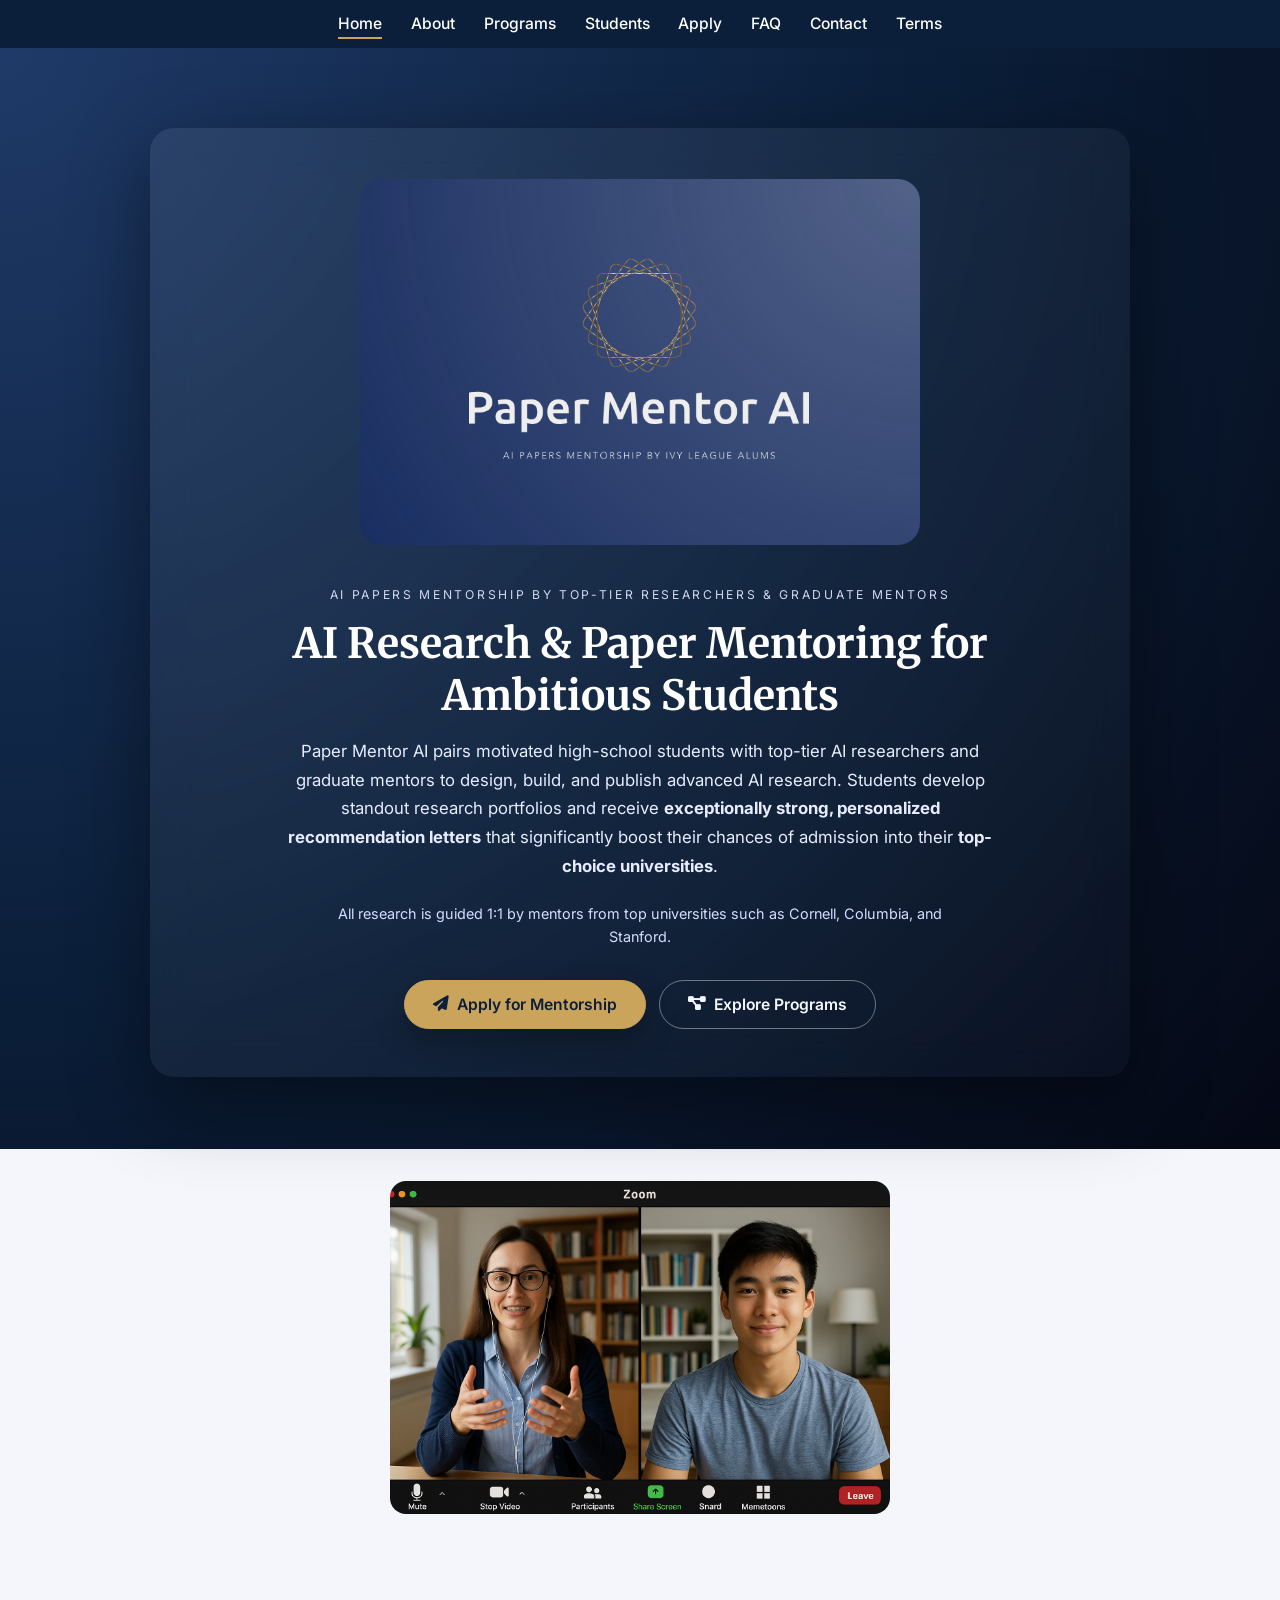
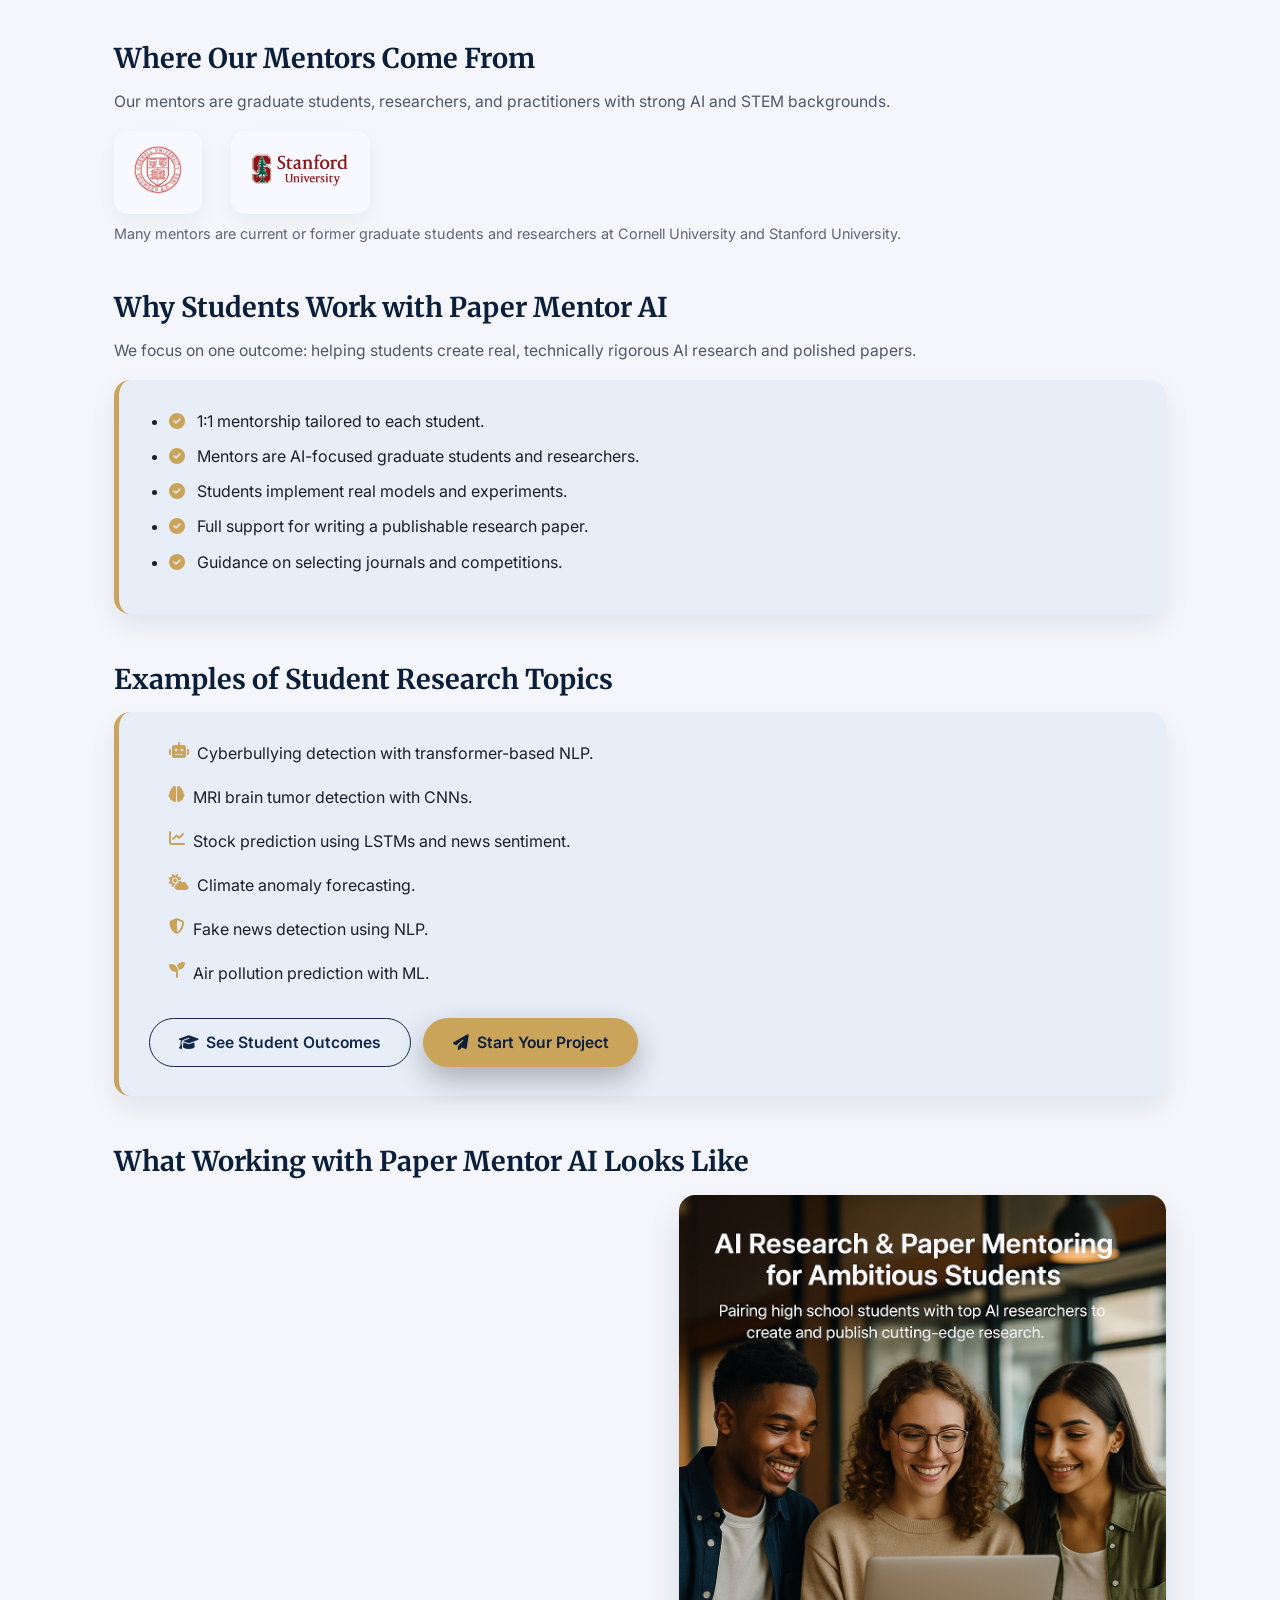
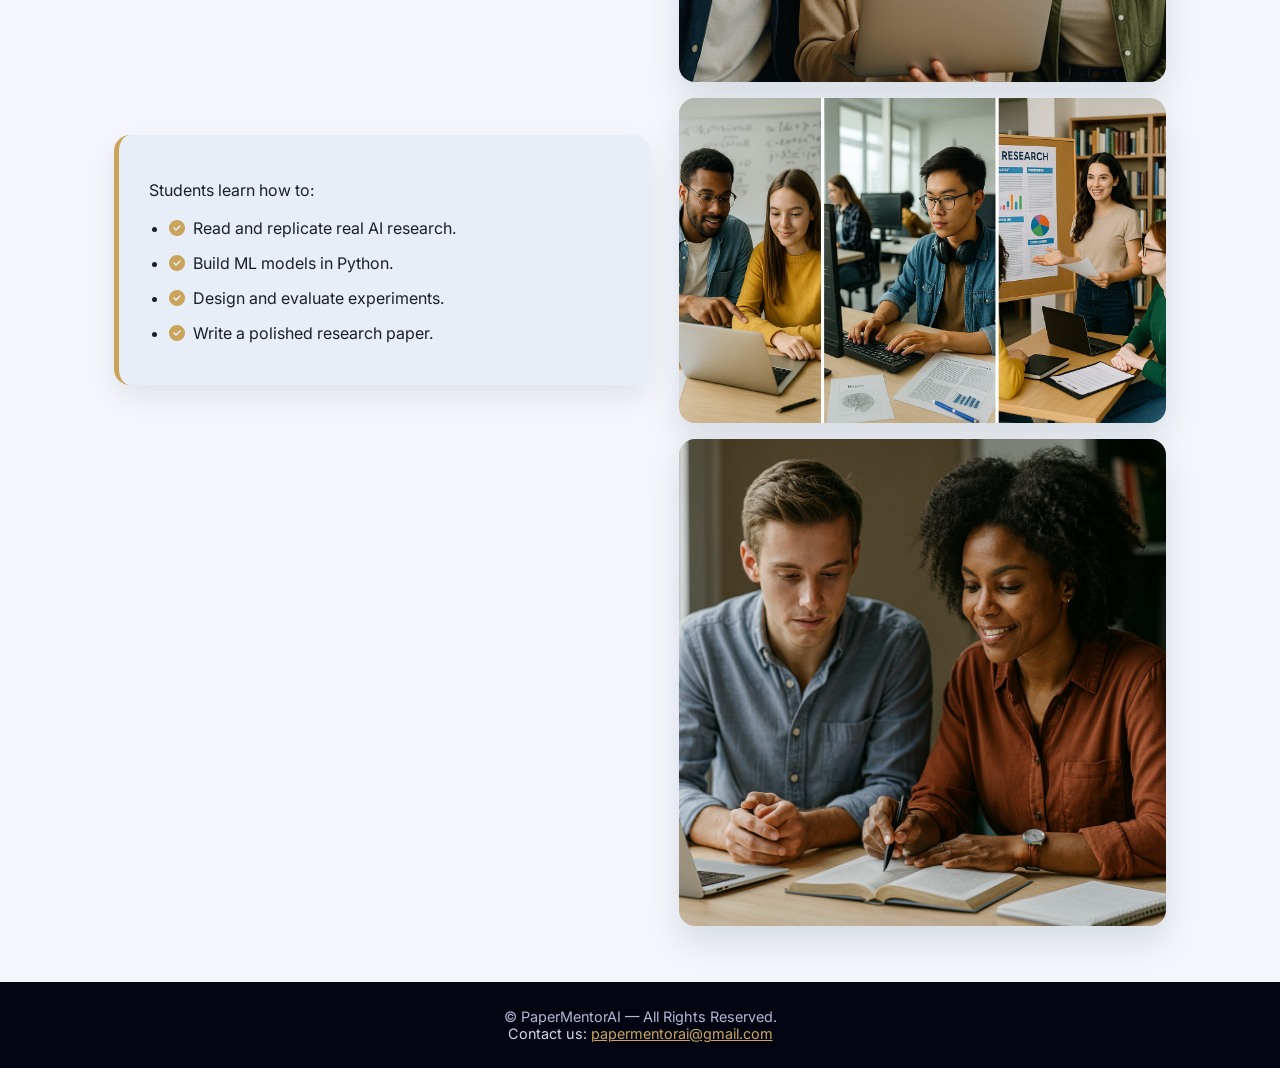
==== commit ec8861f9: "sga" ====
--- a/index.html
+++ b/index.html
@@ -347,13 +347,11 @@
         <h1 class="hero-title">AI Research & Paper Mentoring for Ambitious Students</h1>
 
         <p class="hero-subtitle">
-            Paper Mentor AI pairs motivated high-school students with experienced AI researchers and graduate mentors to
-            design, build, and publish high-level AI research. Our students frequently publish in competitive journals—
-            including <strong>Stanford Intersect</strong>, <strong>Journal of Emerging Investigators (JEI)</strong>,
-            <strong>NHSJS</strong>, <strong>IJHSR</strong>, <strong>STEM Fellowship Journal</strong>,
-            <strong>AJSR</strong>, and <strong>JHSS</strong>. We also provide <strong>strong recommendation letters</strong>.
+        Paper Mentor AI pairs motivated high-school students with top-tier AI researchers and graduate mentors to
+        design, build, and publish advanced AI research. Students develop standout research portfolios and receive
+        <strong>exceptionally strong, personalized recommendation letters</strong> that significantly boost their chances of
+        admission into their <strong>top-choice universities</strong>.
         </p>
-
         <p class="hero-subnote">
             All research is guided 1:1 by mentors from top universities such as Cornell, Columbia, and Stanford.
         </p>
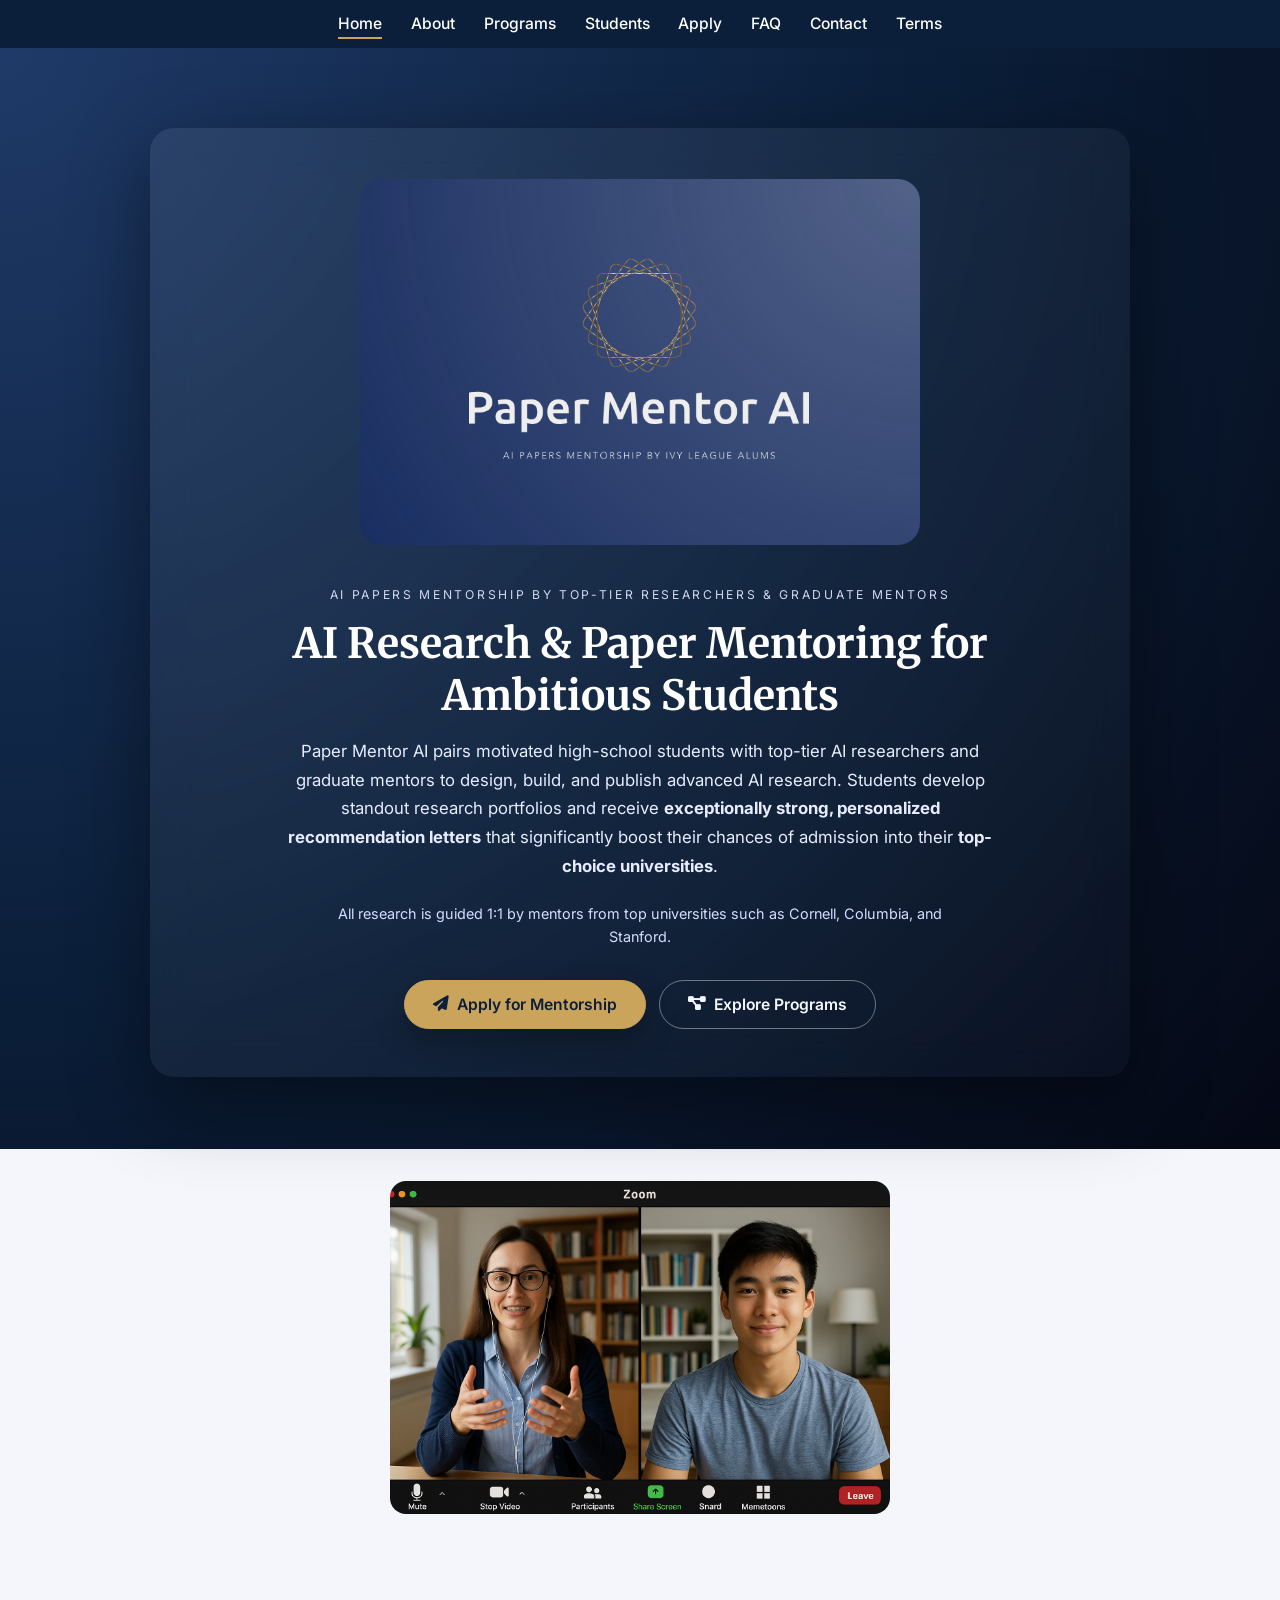
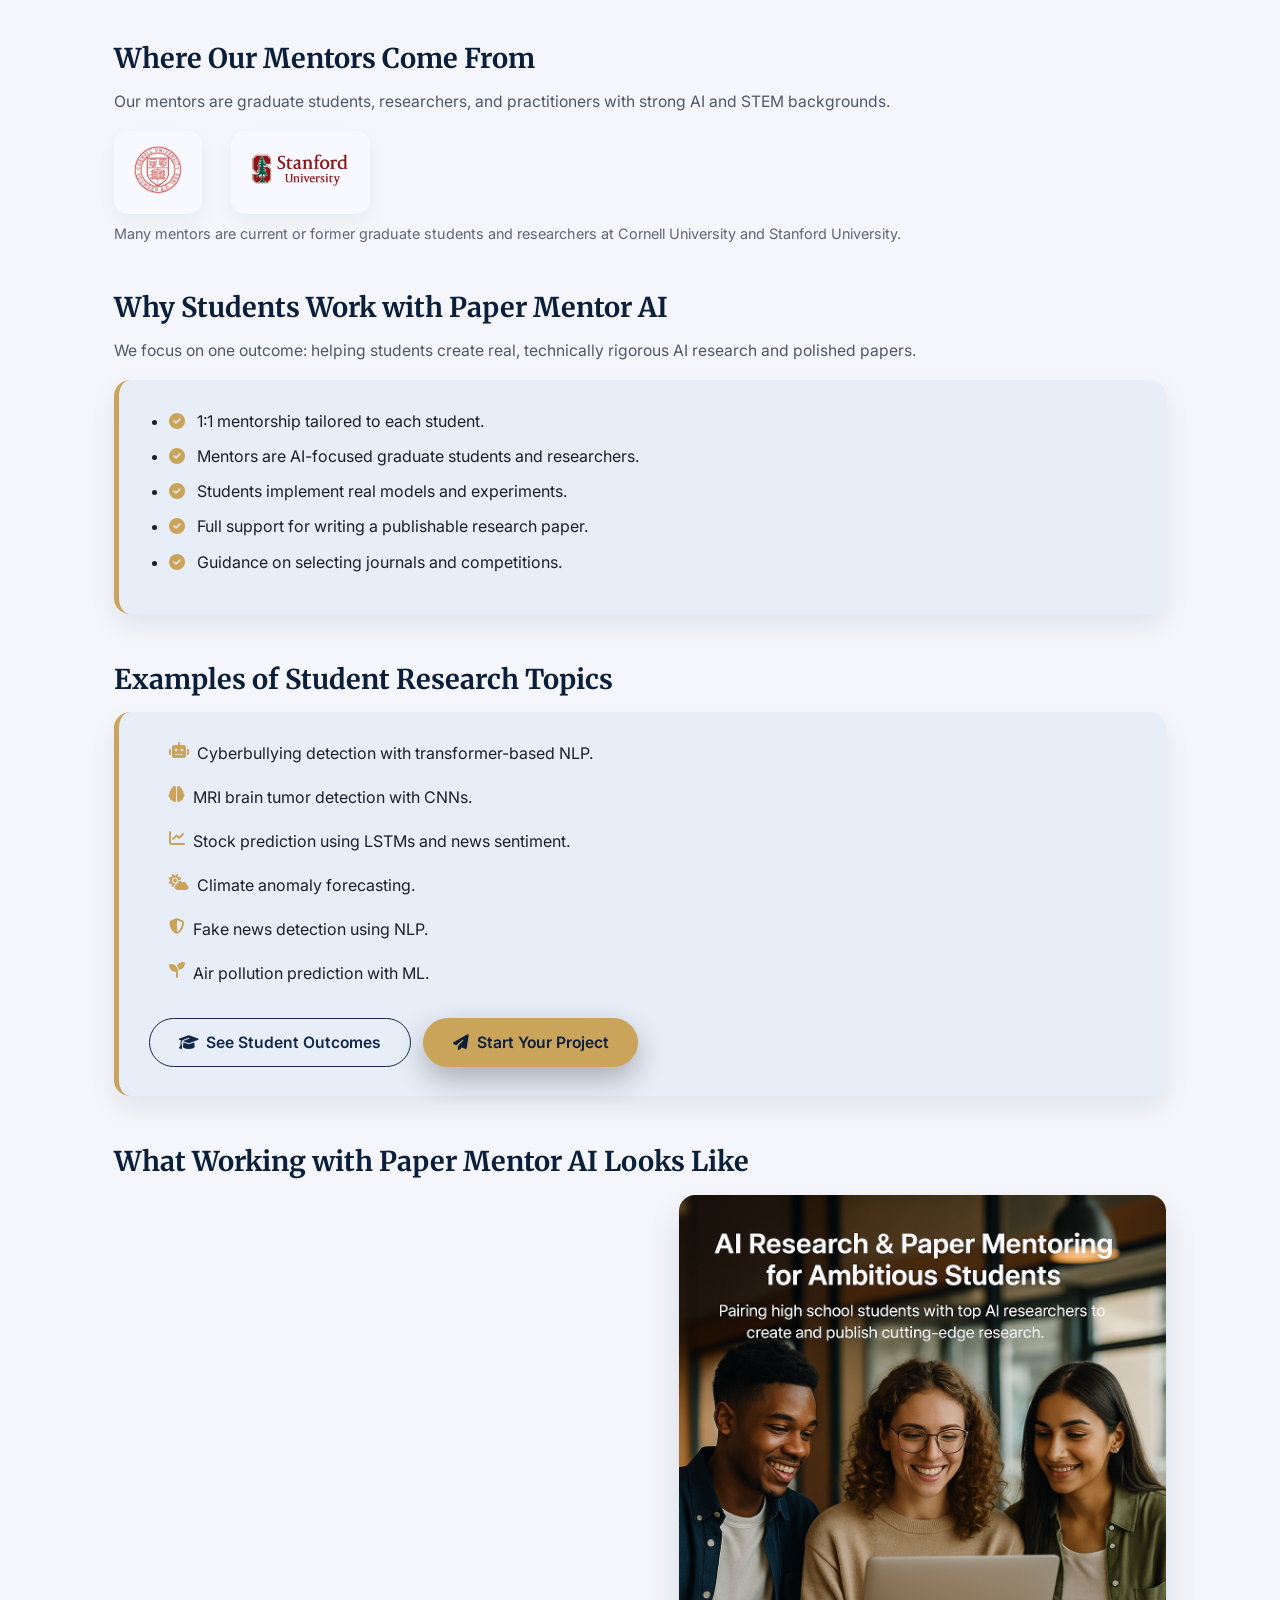
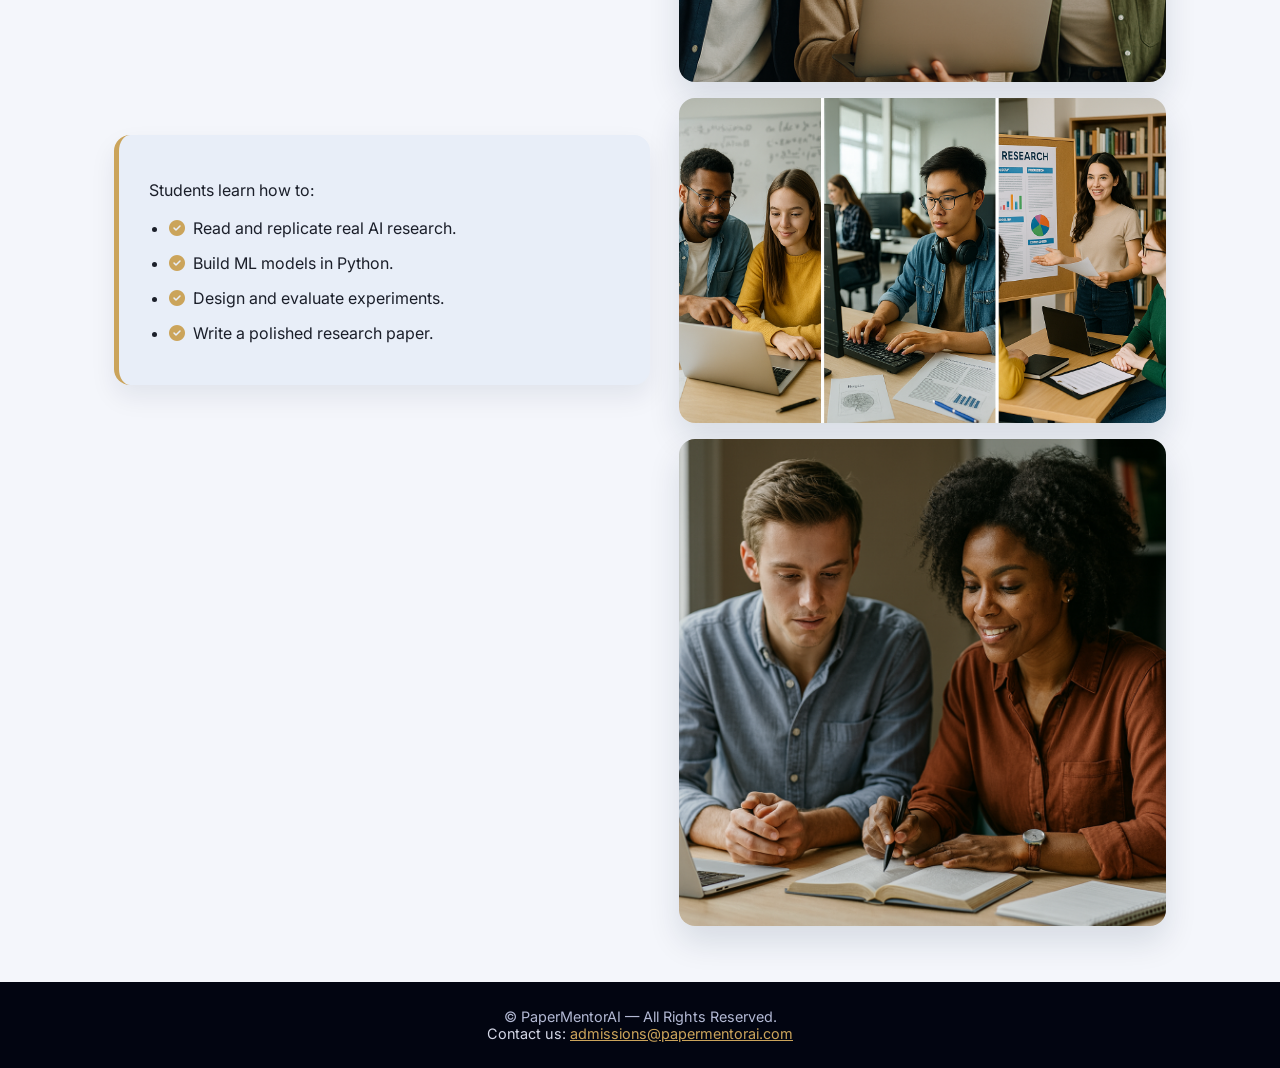
==== commit a5601c03: "sga" ====
--- a/index.html
+++ b/index.html
@@ -474,7 +474,7 @@
 <footer>
     © PaperMentorAI — All Rights Reserved.<br>
     <span style="color:#d4d7e6;">Contact us:
-        <a href="mailto:papermentorai@gmail.com" style="color:#CBA45B;">papermentorai@gmail.com</a>
+        <a href="mailto:admissions@papermentorai.com" style="color:#CBA45B;">admissions@papermentorai.com</a>
     </span>
 </footer>
 
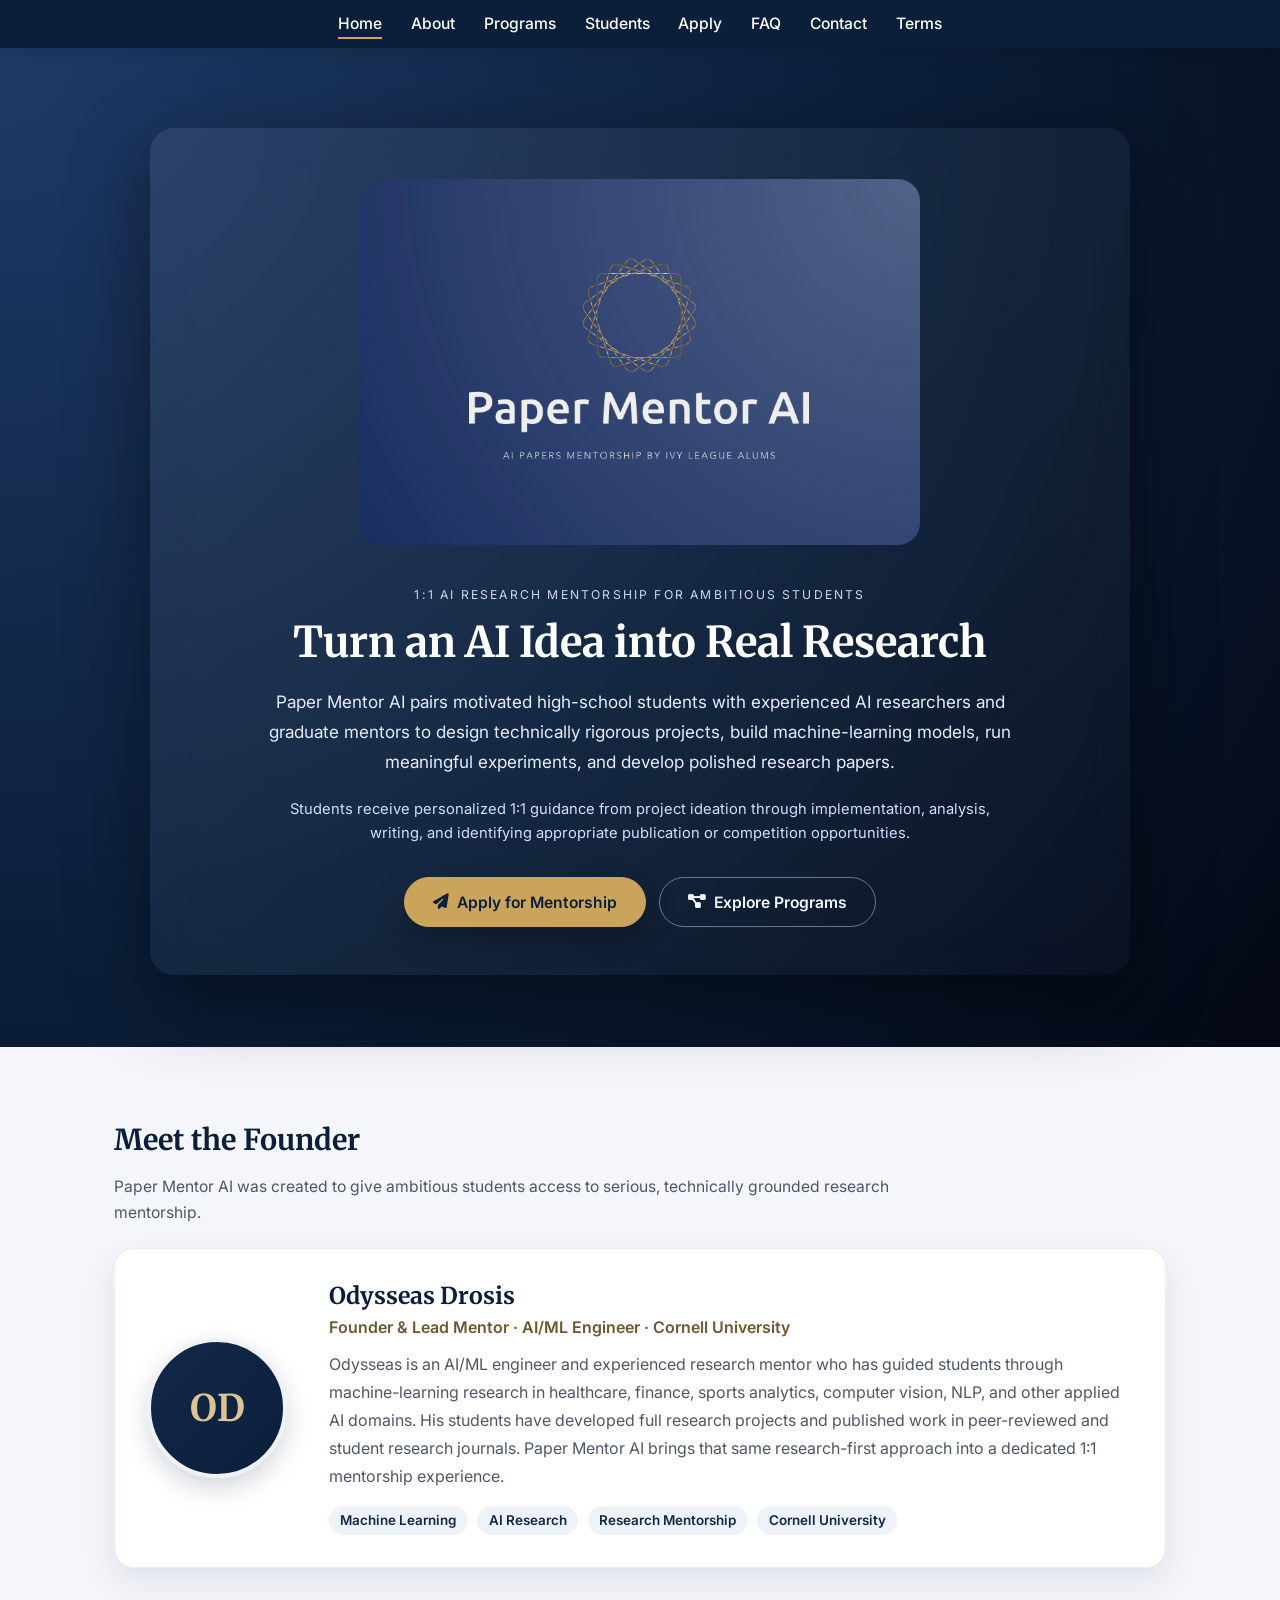
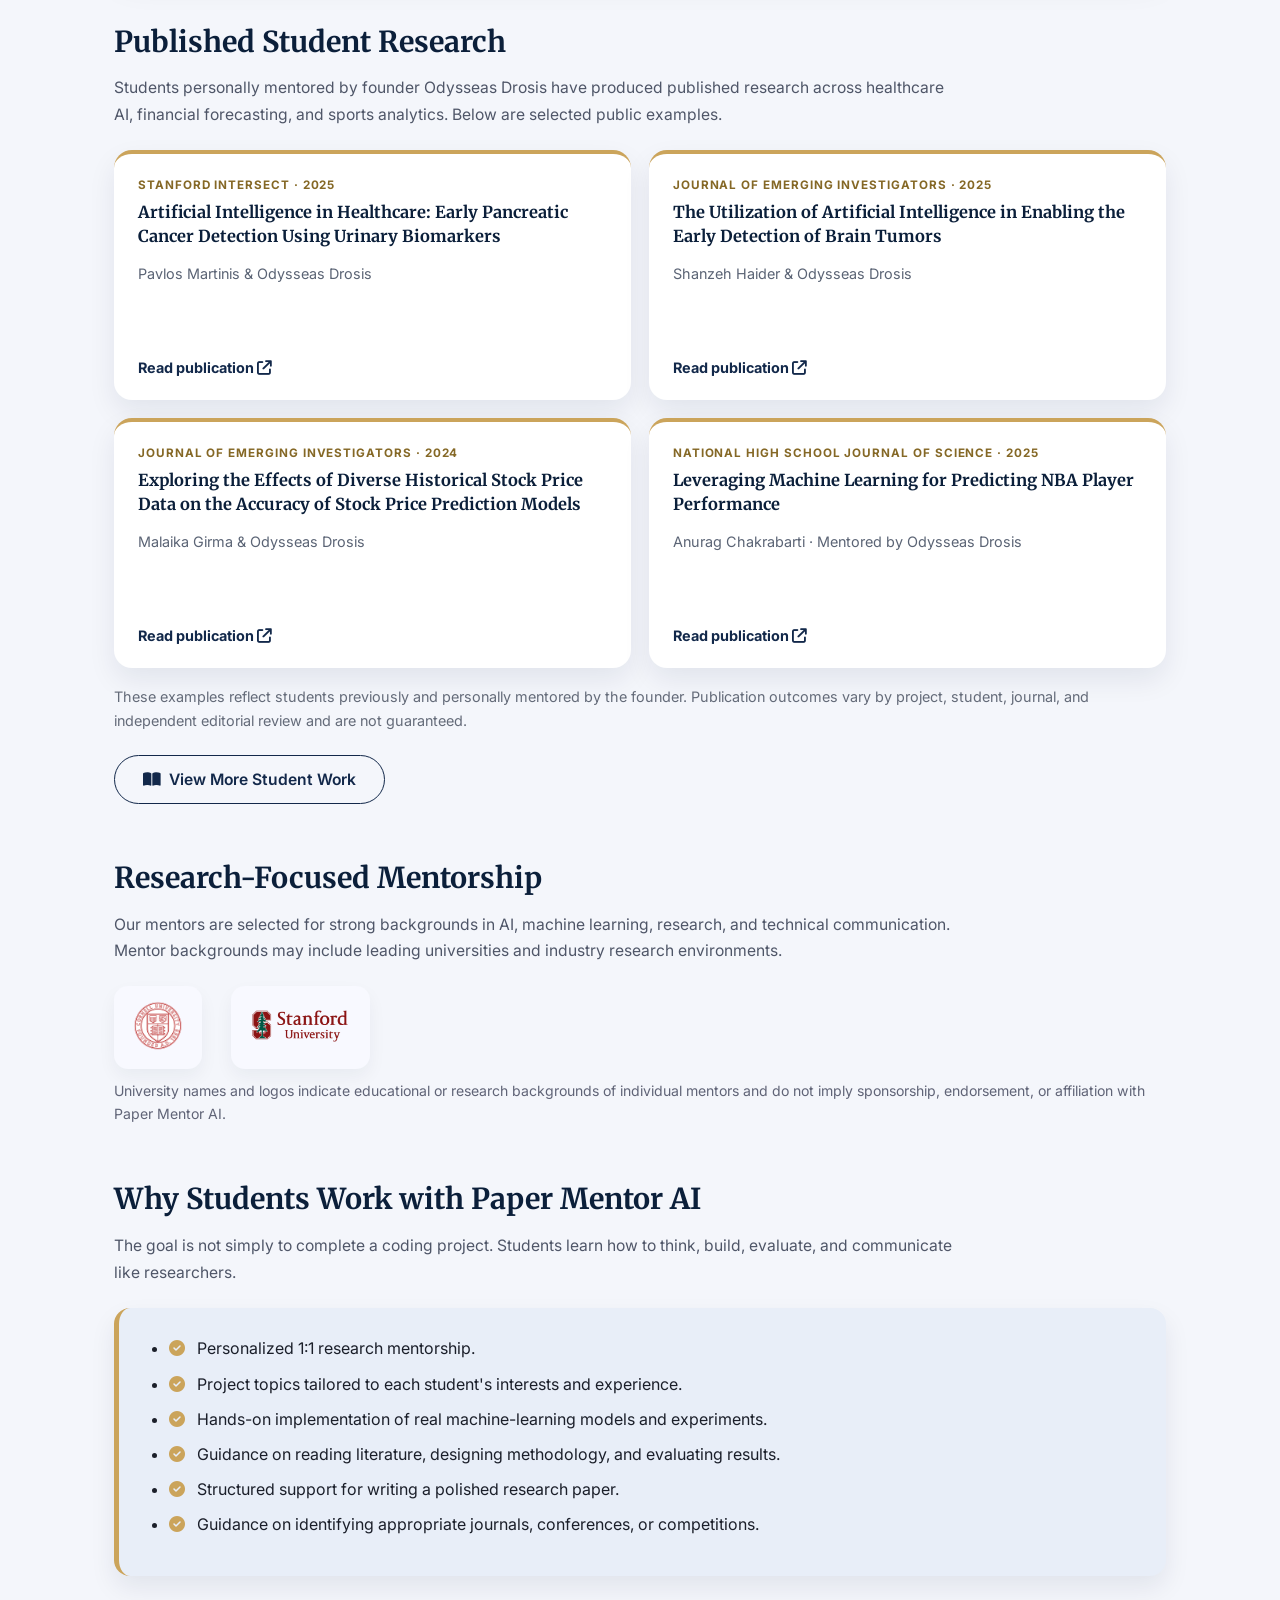
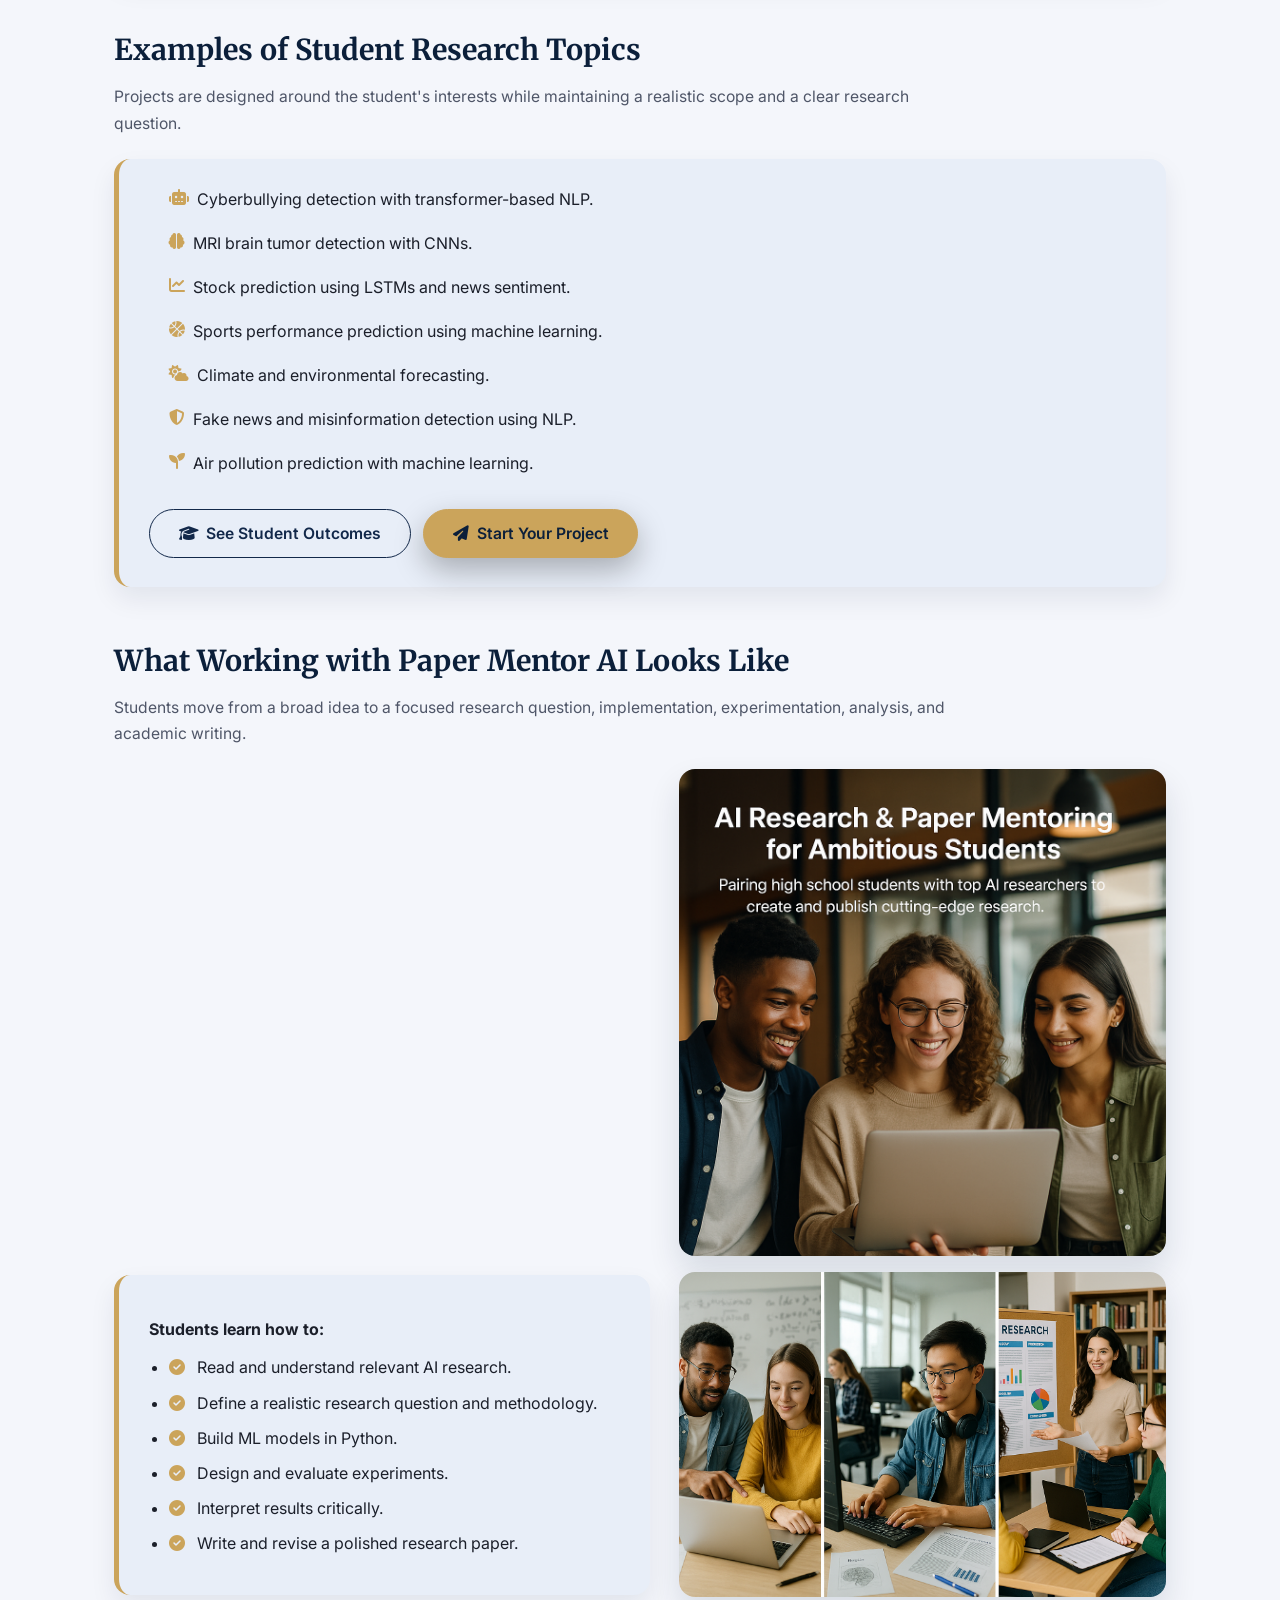
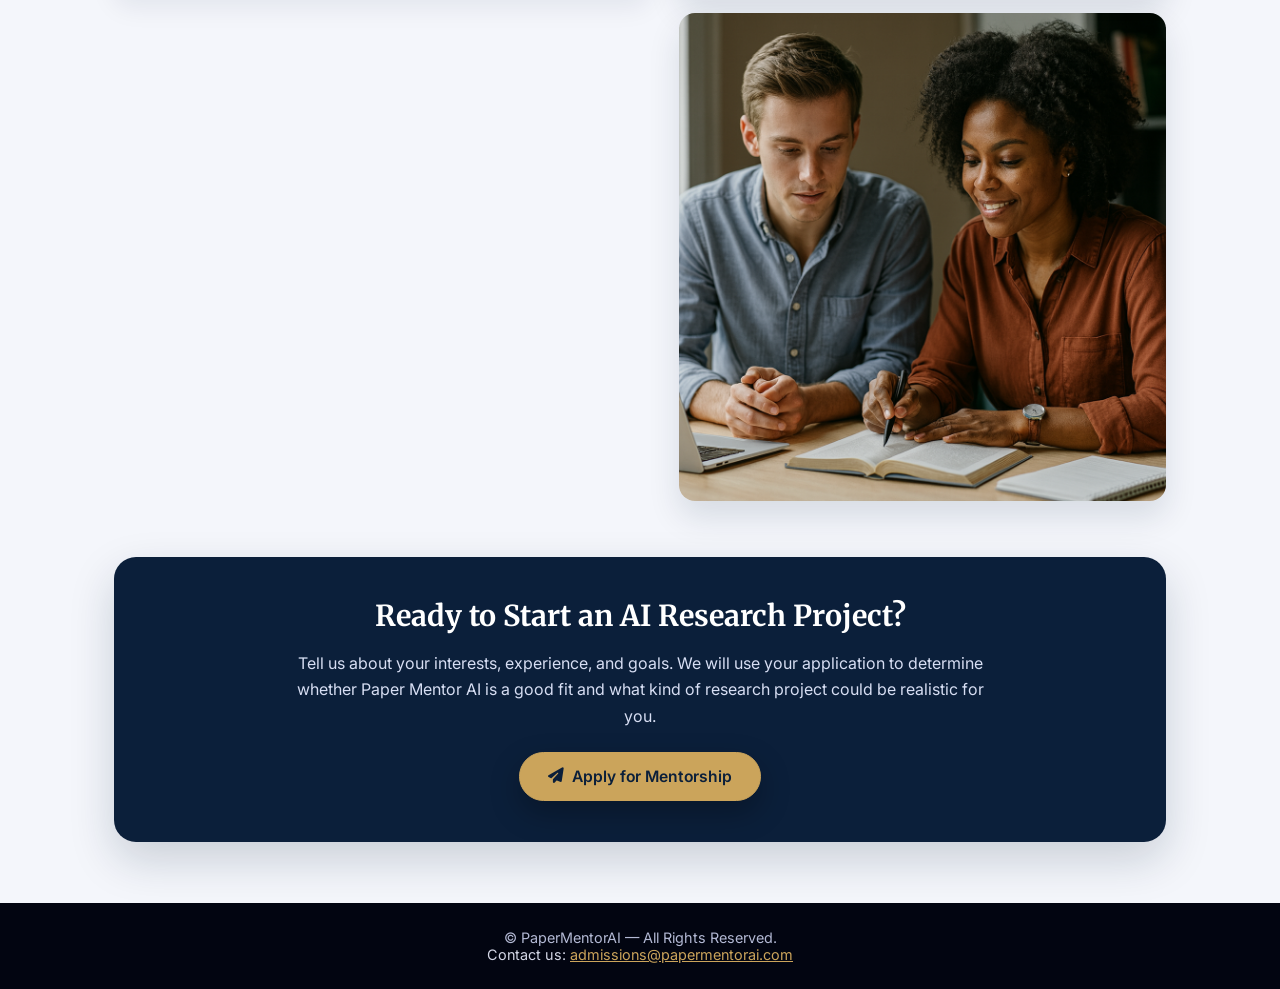
==== commit 042c3205: "Update PaperMentorAI homepage" ====
--- a/index.html
+++ b/index.html
@@ -3,11 +3,11 @@
 
 <head>
     <meta charset="UTF-8">
-    <meta-name="viewport" content="width=device-width, initial-scale=1.0">
-    <title>Paper Mentor AI | Research Mentoring for Ambitious Students</title>
+    <meta name="viewport" content="width=device-width, initial-scale=1.0">
+    <title>Paper Mentor AI | AI Research Mentoring for Ambitious Students</title>
 
     <!-- Fonts & Icons -->
-    <link href="https://fonts.googleapis.com/css2?family=Inter:wght@300;400;500;600&family=Merriweather:wght@600;700&display=swap" rel="stylesheet">
+    <link href="https://fonts.googleapis.com/css2?family=Inter:wght@300;400;500;600;700&family=Merriweather:wght@600;700&display=swap" rel="stylesheet">
     <link rel="stylesheet" href="https://cdnjs.cloudflare.com/ajax/libs/font-awesome/6.5.0/css/all.min.css"/>
 
     <style>
@@ -18,10 +18,18 @@
             --gold-soft: #DCC394;
             --bg-light: #F4F6FB;
             --card-bg: #E8EEF8;
+            --card-white: #FFFFFF;
             --text-main: #1B1F2A;
-        }
-
-        * { box-sizing: border-box; }
+            --text-muted: #5B6475;
+        }
+
+        * {
+            box-sizing: border-box;
+        }
+
+        html {
+            scroll-behavior: smooth;
+        }
 
         body {
             margin: 0;
@@ -31,6 +39,7 @@
         }
 
         /* NAVIGATION */
+
         nav {
             background: var(--navy-deep);
             padding: 0.9em 1.5em;
@@ -40,6 +49,7 @@
             position: sticky;
             top: 0;
             z-index: 20;
+            box-shadow: 0 4px 14px rgba(0,0,0,0.12);
         }
 
         nav a {
@@ -62,20 +72,32 @@
         }
 
         nav a:hover::after,
-        nav a.active::after { width: 100%; }
+        nav a.active::after {
+            width: 100%;
+        }
 
         /* HERO */
+
         .hero {
             padding: 5em 1.5em 4.5em;
             text-align: center;
-            background: radial-gradient(circle at top left, #1F3A68, #0B1F3A 55%, #050815 100%);
+            background: radial-gradient(
+                circle at top left,
+                #1F3A68,
+                #0B1F3A 55%,
+                #050815 100%
+            );
             color: white;
         }
 
         .hero-inner {
             max-width: 980px;
             margin: 0 auto;
-            background: linear-gradient(135deg, rgba(255,255,255,0.07), rgba(255,255,255,0.02));
+            background: linear-gradient(
+                135deg,
+                rgba(255,255,255,0.07),
+                rgba(255,255,255,0.02)
+            );
             border-radius: 24px;
             padding: 3.2em 3.2em 3em;
             box-shadow: 0 24px 80px rgba(0,0,0,0.45);
@@ -89,42 +111,36 @@
             margin-bottom: 2.4em;
         }
 
-        .hero-extra-image {
-            width: 250px;
-            max-width: 100%;
-            margin-bottom: 1.5em;
-            border-radius: 16px;
+        .hero-tagline {
+            text-transform: uppercase;
+            letter-spacing: 0.18em;
+            font-size: 0.76em;
+            margin-bottom: 1.2em;
+            color: #d0d6f0;
         }
 
         .hero-title {
             font-family: 'Merriweather', serif;
             font-weight: 700;
-            font-size: 2.6em;
-            margin: 0 0 0.4em;
+            font-size: 2.65em;
+            line-height: 1.2;
+            margin: 0 0 0.45em;
         }
 
         .hero-subtitle {
-            font-size: 1.05em;
-            max-width: 720px;
-            margin: 0 auto 1.3em;
-            line-height: 1.7;
+            font-size: 1.07em;
+            max-width: 760px;
+            margin: 0 auto 1.25em;
+            line-height: 1.75;
             color: #e7ecff;
         }
 
         .hero-subnote {
-            font-size: 0.9em;
-            max-width: 640px;
+            font-size: 0.92em;
+            max-width: 700px;
             margin: 0.3em auto 2.2em;
             line-height: 1.6;
             color: #d6ddff;
-        }
-
-        .hero-tagline {
-            text-transform: uppercase;
-            letter-spacing: 0.22em;
-            font-size: 0.76em;
-            margin-bottom: 1.2em;
-            color: #d0d6f0;
         }
 
         .hero-actions {
@@ -133,6 +149,8 @@
             flex-wrap: wrap;
             gap: 0.8em;
         }
+
+        /* BUTTONS */
 
         .btn-primary,
         .btn-ghost,
@@ -185,23 +203,27 @@
             border-color: var(--navy-deep);
         }
 
+        /* GENERAL */
+
         main {
             max-width: 1100px;
             margin: 0 auto;
-            padding: 3.2em 1.5em 3.5em;
+            padding: 3.2em 1.5em 3.8em;
         }
 
         h2.section-title {
             font-family: 'Merriweather', serif;
-            font-size: 1.7em;
-            margin-bottom: 0.6em;
+            font-size: 1.8em;
+            margin-bottom: 0.55em;
             color: var(--navy-deep);
         }
 
         .section-subtitle {
             font-size: 0.98em;
             color: #4f5668;
-            margin-bottom: 1.3em;
+            margin-bottom: 1.35em;
+            line-height: 1.7;
+            max-width: 850px;
         }
 
         .card {
@@ -212,9 +234,195 @@
             box-shadow: 0 12px 26px rgba(11,31,58,0.08);
         }
 
-        .card ul { padding-left: 1.2em; margin: 0; }
-        .card li { margin-bottom: 0.6em; line-height: 1.6; }
-        .card li i { color: var(--gold); margin-right: 0.5em; }
+        .card ul {
+            padding-left: 1.2em;
+            margin: 0;
+        }
+
+        .card li {
+            margin-bottom: 0.6em;
+            line-height: 1.6;
+        }
+
+        .card li i {
+            color: var(--gold);
+            margin-right: 0.5em;
+        }
+
+        /* FOUNDER */
+
+        .founder-section {
+            margin-top: 0.4em;
+        }
+
+        .founder-card {
+            display: grid;
+            grid-template-columns: 150px minmax(0, 1fr);
+            gap: 2em;
+            align-items: center;
+            background: var(--card-white);
+            border-radius: 20px;
+            padding: 2em;
+            box-shadow: 0 14px 34px rgba(11,31,58,0.09);
+            border: 1px solid rgba(11,31,58,0.08);
+        }
+
+        .founder-avatar {
+            width: 140px;
+            height: 140px;
+            border-radius: 50%;
+            display: flex;
+            align-items: center;
+            justify-content: center;
+            background: linear-gradient(
+                135deg,
+                var(--navy-soft),
+                var(--navy-deep)
+            );
+            color: var(--gold-soft);
+            font-family: 'Merriweather', serif;
+            font-size: 2.3em;
+            font-weight: 700;
+            border: 4px solid #eef1f8;
+            box-shadow: 0 10px 25px rgba(11,31,58,0.18);
+        }
+
+        .founder-name {
+            font-family: 'Merriweather', serif;
+            color: var(--navy-deep);
+            font-size: 1.45em;
+            margin: 0 0 0.3em;
+        }
+
+        .founder-role {
+            margin: 0 0 0.8em;
+            color: #6d5830;
+            font-weight: 600;
+        }
+
+        .founder-copy {
+            color: #4f5668;
+            line-height: 1.75;
+            margin: 0;
+        }
+
+        .founder-meta {
+            display: flex;
+            flex-wrap: wrap;
+            gap: 0.6em;
+            margin-top: 1em;
+        }
+
+        .pill {
+            background: #EEF2F9;
+            color: var(--navy-soft);
+            border-radius: 999px;
+            padding: 0.48em 0.85em;
+            font-size: 0.84em;
+            font-weight: 600;
+        }
+
+        /* PUBLICATIONS */
+
+        .publications-section {
+            margin-top: 3.5em;
+        }
+
+        .publication-grid {
+            display: grid;
+            grid-template-columns: repeat(2, minmax(0, 1fr));
+            gap: 1.1em;
+        }
+
+        .publication-card {
+            background: var(--card-white);
+            border-radius: 18px;
+            padding: 1.5em;
+            border-top: 4px solid var(--gold);
+            box-shadow: 0 12px 28px rgba(11,31,58,0.08);
+            display: flex;
+            flex-direction: column;
+            min-height: 250px;
+        }
+
+        .publication-journal {
+            color: #856826;
+            text-transform: uppercase;
+            letter-spacing: 0.08em;
+            font-size: 0.73em;
+            font-weight: 700;
+            margin-bottom: 0.8em;
+        }
+
+        .publication-title {
+            color: var(--navy-deep);
+            font-family: 'Merriweather', serif;
+            line-height: 1.45;
+            font-size: 1.03em;
+            margin: 0 0 0.8em;
+        }
+
+        .publication-author {
+            color: var(--text-muted);
+            line-height: 1.6;
+            font-size: 0.9em;
+            margin-bottom: 1.1em;
+        }
+
+        .publication-link {
+            margin-top: auto;
+            color: var(--navy-soft);
+            text-decoration: none;
+            font-weight: 700;
+            font-size: 0.9em;
+        }
+
+        .publication-link:hover {
+            text-decoration: underline;
+        }
+
+        .publication-note {
+            margin-top: 1.2em;
+            color: #646b79;
+            line-height: 1.65;
+            font-size: 0.9em;
+        }
+
+        /* MENTORS */
+
+        .mentors-section {
+            margin-top: 3.5em;
+        }
+
+        .mentor-logos-row {
+            margin-top: 1.1em;
+            display: flex;
+            flex-wrap: wrap;
+            justify-content: flex-start;
+            align-items: center;
+            gap: 1.8em;
+        }
+
+        .mentor-logo-wrap {
+            background: #f8f9ff;
+            border-radius: 14px;
+            padding: 0.9em 1.2em;
+            box-shadow: 0 8px 18px rgba(11,31,58,0.05);
+        }
+
+        .mentor-logo-wrap img {
+            max-height: 50px;
+            width: auto;
+        }
+
+        .mentor-note {
+            margin-top: 0.8em;
+            font-size: 0.88em;
+            color: #606477;
+            line-height: 1.6;
+        }
+
+        /* PROJECTS */
 
         .projects-grid {
             display: grid;
@@ -243,35 +451,6 @@
             gap: 0.8em;
         }
 
-        .mentors-section { margin-top: 3em; }
-
-        .mentor-logos-row {
-            margin-top: 1.1em;
-            display: flex;
-            flex-wrap: wrap;
-            justify-content: flex-start;
-            align-items: center;
-            gap: 1.8em;
-        }
-
-        .mentor-logo-wrap {
-            background: #f8f9ff;
-            border-radius: 14px;
-            padding: 0.9em 1.2em;
-            box-shadow: 0 8px 18px rgba(11,31,58,0.05);
-        }
-
-        .mentor-logo-wrap img {
-            max-height: 50px;
-            width: auto;
-        }
-
-        .mentor-note {
-            margin-top: 0.8em;
-            font-size: 0.9em;
-            color: #606477;
-        }
-
         .layout-two-col {
             display: grid;
             grid-template-columns: minmax(0, 1.1fr) minmax(0, 1fr);
@@ -290,6 +469,31 @@
             border-radius: 16px;
             box-shadow: 0 16px 32px rgba(11,31,58,0.12);
             object-fit: cover;
+        }
+
+        /* FINAL CTA */
+
+        .final-cta {
+            margin-top: 3.5em;
+            border-radius: 22px;
+            padding: 2.6em 2em;
+            text-align: center;
+            background: var(--navy-deep);
+            color: white;
+            box-shadow: 0 18px 45px rgba(11,31,58,0.18);
+        }
+
+        .final-cta h2 {
+            font-family: 'Merriweather', serif;
+            margin: 0 0 0.55em;
+            font-size: 1.8em;
+        }
+
+        .final-cta p {
+            color: #d7def3;
+            max-width: 720px;
+            margin: 0 auto 1.4em;
+            line-height: 1.65;
         }
 
         footer {
@@ -305,21 +509,44 @@
                 padding: 2.3em 1.7em 2.4em;
             }
 
-            .hero-title { font-size: 2.2em; }
-
-            .hero-logo { width: 380px; }
-
-            .hero-extra-image { width: 180px; }
-
-            .layout-two-col { grid-template-columns: 1fr; }
-
-            .mentor-logos-row { justify-content: center; }
+            .hero-title {
+                font-size: 2.2em;
+            }
+
+            .hero-logo {
+                width: 380px;
+            }
+
+            .layout-two-col {
+                grid-template-columns: 1fr;
+            }
+
+            .publication-grid {
+                grid-template-columns: 1fr;
+            }
+
+            .mentor-logos-row {
+                justify-content: center;
+            }
         }
 
         @media (max-width: 720px) {
             nav {
                 flex-wrap: wrap;
                 gap: 1em;
+            }
+
+            .founder-card {
+                grid-template-columns: 1fr;
+                text-align: center;
+            }
+
+            .founder-avatar {
+                margin: 0 auto;
+            }
+
+            .founder-meta {
+                justify-content: center;
             }
         }
     </style>
@@ -338,145 +565,634 @@
     <a href="terms.html">Terms</a>
 </nav>
 
+
+<!-- HERO -->
+
 <section class="hero">
     <div class="hero-inner">
-        <img src="assets/images/paper_mentor_ai.png" alt="Paper Mentor AI Logo" class="hero-logo">
-
-        <div class="hero-tagline">AI papers mentorship by top-tier researchers & graduate mentors</div>
-
-        <h1 class="hero-title">AI Research & Paper Mentoring for Ambitious Students</h1>
+
+        <img
+            src="assets/images/paper_mentor_ai.png"
+            alt="Paper Mentor AI Logo"
+            class="hero-logo"
+        >
+
+        <div class="hero-tagline">
+            1:1 AI Research Mentorship for Ambitious Students
+        </div>
+
+        <h1 class="hero-title">
+            Turn an AI Idea into Real Research
+        </h1>
 
         <p class="hero-subtitle">
-        Paper Mentor AI pairs motivated high-school students with top-tier AI researchers and graduate mentors to
-        design, build, and publish advanced AI research. Students develop standout research portfolios and receive
-        <strong>exceptionally strong, personalized recommendation letters</strong> that significantly boost their chances of
-        admission into their <strong>top-choice universities</strong>.
+            Paper Mentor AI pairs motivated high-school students with experienced
+            AI researchers and graduate mentors to design technically rigorous
+            projects, build machine-learning models, run meaningful experiments,
+            and develop polished research papers.
         </p>
+
         <p class="hero-subnote">
-            All research is guided 1:1 by mentors from top universities such as Cornell, Columbia, and Stanford.
+            Students receive personalized 1:1 guidance from project ideation
+            through implementation, analysis, writing, and identifying appropriate
+            publication or competition opportunities.
         </p>
 
         <div class="hero-actions">
+
             <a href="apply.html" class="btn-primary">
                 <i class="fas fa-paper-plane"></i>
                 Apply for Mentorship
             </a>
+
             <a href="programs.html" class="btn-ghost">
                 <i class="fas fa-diagram-project"></i>
                 Explore Programs
             </a>
+
         </div>
     </div>
 </section>
 
-<!-- EXTRA IMAGE SECTION -->
-<div style="text-align:center; margin-top: 2em;">
-    <img src="assets/images/ChatGPT%20Image%20Nov%2018,%202025,%2003_05_20%20AM.png"
-         alt="Extra Illustration"
-         style="width: 500px; max-width: 100%; border-radius: 16px; margin-bottom: 1.5em;">
-</div>
 
 <main>
 
-    <!-- MENTOR ORIGINS -->
-    <section class="mentors-section" id="mentors">
-        <h2 class="section-title">Where Our Mentors Come From</h2>
-        <p class="section-subtitle">
-            Our mentors are graduate students, researchers, and practitioners with strong AI and STEM backgrounds.
-        </p>
-
-        <div class="mentor-logos-row">
-            <div class="mentor-logo-wrap">
-                <img src="assets/images/Cornell_University_Logo.png" alt="Cornell University Logo">
+
+<!-- FOUNDER -->
+
+<section class="founder-section" id="founder">
+
+    <h2 class="section-title">
+        Meet the Founder
+    </h2>
+
+    <p class="section-subtitle">
+        Paper Mentor AI was created to give ambitious students access to serious,
+        technically grounded research mentorship.
+    </p>
+
+    <div class="founder-card">
+
+        <div class="founder-avatar">
+            OD
+        </div>
+
+        <div>
+
+            <h3 class="founder-name">
+                Odysseas Drosis
+            </h3>
+
+            <p class="founder-role">
+                Founder & Lead Mentor · AI/ML Engineer · Cornell University
+            </p>
+
+            <p class="founder-copy">
+                Odysseas is an AI/ML engineer and experienced research mentor who
+                has guided students through machine-learning research in healthcare,
+                finance, sports analytics, computer vision, NLP, and other applied
+                AI domains.
+
+                His students have developed full research projects and published
+                work in peer-reviewed and student research journals.
+
+                Paper Mentor AI brings that same research-first approach into a
+                dedicated 1:1 mentorship experience.
+            </p>
+
+            <div class="founder-meta">
+
+                <span class="pill">
+                    Machine Learning
+                </span>
+
+                <span class="pill">
+                    AI Research
+                </span>
+
+                <span class="pill">
+                    Research Mentorship
+                </span>
+
+                <span class="pill">
+                    Cornell University
+                </span>
+
             </div>
-            <div class="mentor-logo-wrap">
-                <img src="assets/images/stanford-logo-660x330.png" alt="Stanford University Logo">
+
+        </div>
+
+    </div>
+
+</section>
+
+
+<!-- PUBLICATIONS -->
+
+<section class="publications-section" id="publications">
+
+    <h2 class="section-title">
+        Published Student Research
+    </h2>
+
+    <p class="section-subtitle">
+        Students personally mentored by founder Odysseas Drosis have produced
+        published research across healthcare AI, financial forecasting, and sports
+        analytics. Below are selected public examples.
+    </p>
+
+
+    <div class="publication-grid">
+
+
+        <!-- STANFORD -->
+
+        <article class="publication-card">
+
+            <div class="publication-journal">
+                Stanford Intersect · 2025
             </div>
+
+            <h3 class="publication-title">
+                Artificial Intelligence in Healthcare:
+                Early Pancreatic Cancer Detection Using Urinary Biomarkers
+            </h3>
+
+            <div class="publication-author">
+                Pavlos Martinis & Odysseas Drosis
+            </div>
+
+            <a
+                class="publication-link"
+                href="https://ojs.stanford.edu/ojs/index.php/intersect/article/view/3785"
+                target="_blank"
+                rel="noopener noreferrer"
+            >
+                Read publication
+                <i class="fas fa-arrow-up-right-from-square"></i>
+            </a>
+
+        </article>
+
+
+        <!-- BRAIN TUMOR -->
+
+        <article class="publication-card">
+
+            <div class="publication-journal">
+                Journal of Emerging Investigators · 2025
+            </div>
+
+            <h3 class="publication-title">
+                The Utilization of Artificial Intelligence in Enabling
+                the Early Detection of Brain Tumors
+            </h3>
+
+            <div class="publication-author">
+                Shanzeh Haider & Odysseas Drosis
+            </div>
+
+            <a
+                class="publication-link"
+                href="https://emerginginvestigators.org/articles/23-098"
+                target="_blank"
+                rel="noopener noreferrer"
+            >
+                Read publication
+                <i class="fas fa-arrow-up-right-from-square"></i>
+            </a>
+
+        </article>
+
+
+        <!-- STOCK -->
+
+        <article class="publication-card">
+
+            <div class="publication-journal">
+                Journal of Emerging Investigators · 2024
+            </div>
+
+            <h3 class="publication-title">
+                Exploring the Effects of Diverse Historical Stock Price Data
+                on the Accuracy of Stock Price Prediction Models
+            </h3>
+
+            <div class="publication-author">
+                Malaika Girma & Odysseas Drosis
+            </div>
+
+            <a
+                class="publication-link"
+                href="https://emerginginvestigators.org/articles/23-144"
+                target="_blank"
+                rel="noopener noreferrer"
+            >
+                Read publication
+                <i class="fas fa-arrow-up-right-from-square"></i>
+            </a>
+
+        </article>
+
+
+        <!-- NBA -->
+
+        <article class="publication-card">
+
+            <div class="publication-journal">
+                National High School Journal of Science · 2025
+            </div>
+
+            <h3 class="publication-title">
+                Leveraging Machine Learning for Predicting NBA Player Performance
+            </h3>
+
+            <div class="publication-author">
+                Anurag Chakrabarti · Mentored by Odysseas Drosis
+            </div>
+
+            <a
+                class="publication-link"
+                href="https://nhsjs.com/2025/leveraging-machine-learning-for-predicting-nba-player-performance/"
+                target="_blank"
+                rel="noopener noreferrer"
+            >
+                Read publication
+                <i class="fas fa-arrow-up-right-from-square"></i>
+            </a>
+
+        </article>
+
+    </div>
+
+
+    <p class="publication-note">
+
+        These examples reflect students previously and personally mentored by
+        the founder.
+
+        Publication outcomes vary by project, student, journal, and independent
+        editorial review and are not guaranteed.
+
+    </p>
+
+
+    <div class="cta-row">
+
+        <a href="students.html" class="btn-ghost-dark">
+
+            <i class="fas fa-book-open"></i>
+
+            View More Student Work
+
+        </a>
+
+    </div>
+
+</section>
+
+
+<!-- MENTORS -->
+
+<section class="mentors-section" id="mentors">
+
+    <h2 class="section-title">
+        Research-Focused Mentorship
+    </h2>
+
+    <p class="section-subtitle">
+
+        Our mentors are selected for strong backgrounds in AI,
+        machine learning, research, and technical communication.
+
+        Mentor backgrounds may include leading universities
+        and industry research environments.
+
+    </p>
+
+
+    <div class="mentor-logos-row">
+
+        <div class="mentor-logo-wrap">
+
+            <img
+                src="assets/images/Cornell_University_Logo.png"
+                alt="Cornell University Logo"
+            >
+
         </div>
 
-        <p class="mentor-note">
-            Many mentors are current or former graduate students and researchers at Cornell University and Stanford University.
-        </p>
-    </section>
-
-    <!-- WHY US -->
-    <section id="why-us" style="margin-top: 3em;">
-        <h2 class="section-title">Why Students Work with Paper Mentor AI</h2>
-        <p class="section-subtitle">
-            We focus on one outcome: helping students create real, technically rigorous AI research and polished papers.
-        </p>
-
-        <div class="card">
-            <ul>
-                <li><i class="fas fa-check-circle"></i> 1:1 mentorship tailored to each student.</li>
-                <li><i class="fas fa-check-circle"></i> Mentors are AI-focused graduate students and researchers.</li>
-                <li><i class="fas fa-check-circle"></i> Students implement real models and experiments.</li>
-                <li><i class="fas fa-check-circle"></i> Full support for writing a publishable research paper.</li>
-                <li><i class="fas fa-check-circle"></i> Guidance on selecting journals and competitions.</li>
-            </ul>
+
+        <div class="mentor-logo-wrap">
+
+            <img
+                src="assets/images/stanford-logo-660x330.png"
+                alt="Stanford University Logo"
+            >
+
         </div>
-    </section>
-
-    <!-- EXAMPLE TOPICS -->
-    <section id="samples" style="margin-top: 3em;">
-        <h2 class="section-title">Examples of Student Research Topics</h2>
-
-        <div class="card">
-            <ul class="projects-grid">
-                <li><i class="fas fa-robot"></i>Cyberbullying detection with transformer-based NLP.</li>
-                <li><i class="fas fa-brain"></i>MRI brain tumor detection with CNNs.</li>
-                <li><i class="fas fa-chart-line"></i>Stock prediction using LSTMs and news sentiment.</li>
-                <li><i class="fas fa-cloud-sun"></i>Climate anomaly forecasting.</li>
-                <li><i class="fas fa-shield-alt"></i>Fake news detection using NLP.</li>
-                <li><i class="fas fa-seedling"></i>Air pollution prediction with ML.</li>
-            </ul>
-
-            <div class="cta-row">
-                <a href="students.html" class="btn-ghost-dark">
-                    <i class="fas fa-graduation-cap"></i>
-                    See Student Outcomes
-                </a>
-                <a href="apply.html" class="btn-primary">
-                    <i class="fas fa-paper-plane"></i>
-                    Start Your Project
-                </a>
+
+    </div>
+
+
+    <p class="mentor-note">
+
+        University names and logos indicate educational or research backgrounds
+        of individual mentors and do not imply sponsorship, endorsement, or
+        affiliation with Paper Mentor AI.
+
+    </p>
+
+</section>
+
+
+<!-- WHY US -->
+
+<section id="why-us" style="margin-top: 3.5em;">
+
+    <h2 class="section-title">
+        Why Students Work with Paper Mentor AI
+    </h2>
+
+    <p class="section-subtitle">
+
+        The goal is not simply to complete a coding project.
+
+        Students learn how to think, build, evaluate,
+        and communicate like researchers.
+
+    </p>
+
+
+    <div class="card">
+
+        <ul>
+
+            <li>
+                <i class="fas fa-check-circle"></i>
+                Personalized 1:1 research mentorship.
+            </li>
+
+            <li>
+                <i class="fas fa-check-circle"></i>
+                Project topics tailored to each student's interests and experience.
+            </li>
+
+            <li>
+                <i class="fas fa-check-circle"></i>
+                Hands-on implementation of real machine-learning models and experiments.
+            </li>
+
+            <li>
+                <i class="fas fa-check-circle"></i>
+                Guidance on reading literature, designing methodology,
+                and evaluating results.
+            </li>
+
+            <li>
+                <i class="fas fa-check-circle"></i>
+                Structured support for writing a polished research paper.
+            </li>
+
+            <li>
+                <i class="fas fa-check-circle"></i>
+                Guidance on identifying appropriate journals,
+                conferences, or competitions.
+            </li>
+
+        </ul>
+
+    </div>
+
+</section>
+
+
+<!-- EXAMPLE TOPICS -->
+
+<section id="samples" style="margin-top: 3.5em;">
+
+    <h2 class="section-title">
+        Examples of Student Research Topics
+    </h2>
+
+    <p class="section-subtitle">
+
+        Projects are designed around the student's interests while maintaining
+        a realistic scope and a clear research question.
+
+    </p>
+
+
+    <div class="card">
+
+        <ul class="projects-grid">
+
+            <li>
+                <i class="fas fa-robot"></i>
+                Cyberbullying detection with transformer-based NLP.
+            </li>
+
+            <li>
+                <i class="fas fa-brain"></i>
+                MRI brain tumor detection with CNNs.
+            </li>
+
+            <li>
+                <i class="fas fa-chart-line"></i>
+                Stock prediction using LSTMs and news sentiment.
+            </li>
+
+            <li>
+                <i class="fas fa-basketball"></i>
+                Sports performance prediction using machine learning.
+            </li>
+
+            <li>
+                <i class="fas fa-cloud-sun"></i>
+                Climate and environmental forecasting.
+            </li>
+
+            <li>
+                <i class="fas fa-shield-alt"></i>
+                Fake news and misinformation detection using NLP.
+            </li>
+
+            <li>
+                <i class="fas fa-seedling"></i>
+                Air pollution prediction with machine learning.
+            </li>
+
+        </ul>
+
+
+        <div class="cta-row">
+
+            <a href="students.html" class="btn-ghost-dark">
+
+                <i class="fas fa-graduation-cap"></i>
+
+                See Student Outcomes
+
+            </a>
+
+
+            <a href="apply.html" class="btn-primary">
+
+                <i class="fas fa-paper-plane"></i>
+
+                Start Your Project
+
+            </a>
+
+        </div>
+
+    </div>
+
+</section>
+
+
+<!-- EXPERIENCE -->
+
+<section id="experience" style="margin-top: 3.5em;">
+
+    <h2 class="section-title">
+        What Working with Paper Mentor AI Looks Like
+    </h2>
+
+    <p class="section-subtitle">
+
+        Students move from a broad idea to a focused research question,
+        implementation, experimentation, analysis, and academic writing.
+
+    </p>
+
+
+    <div class="layout-two-col">
+
+        <div>
+
+            <div class="card">
+
+                <p>
+                    <strong>Students learn how to:</strong>
+                </p>
+
+                <ul>
+
+                    <li>
+                        <i class="fas fa-check-circle"></i>
+                        Read and understand relevant AI research.
+                    </li>
+
+                    <li>
+                        <i class="fas fa-check-circle"></i>
+                        Define a realistic research question and methodology.
+                    </li>
+
+                    <li>
+                        <i class="fas fa-check-circle"></i>
+                        Build ML models in Python.
+                    </li>
+
+                    <li>
+                        <i class="fas fa-check-circle"></i>
+                        Design and evaluate experiments.
+                    </li>
+
+                    <li>
+                        <i class="fas fa-check-circle"></i>
+                        Interpret results critically.
+                    </li>
+
+                    <li>
+                        <i class="fas fa-check-circle"></i>
+                        Write and revise a polished research paper.
+                    </li>
+
+                </ul>
+
             </div>
+
         </div>
-    </section>
-
-    <!-- EXPERIENCE -->
-    <section id="experience" style="margin-top: 3em;">
-        <h2 class="section-title">What Working with Paper Mentor AI Looks Like</h2>
-
-        <div class="layout-two-col">
-            <div>
-                <div class="card">
-                    <p>Students learn how to:</p>
-                    <ul>
-                        <li><i class="fas fa-check-circle"></i>Read and replicate real AI research.</li>
-                        <li><i class="fas fa-check-circle"></i>Build ML models in Python.</li>
-                        <li><i class="fas fa-check-circle"></i>Design and evaluate experiments.</li>
-                        <li><i class="fas fa-check-circle"></i>Write a polished research paper.</li>
-                    </ul>
-                </div>
-            </div>
-
-            <div class="students-images">
-                <img src="assets/images/ChatGPT%20Image%20Nov%2018,%202025,%2001_26_32%20AM.png">
-                <img src="assets/images/ChatGPT%20Image%20Nov%2018,%202025,%2001_30_42%20AM.png">
-                <img src="assets/images/ChatGPT%20Image%20Nov%2018,%202025,%2002_53_26%20AM.png">
-            </div>
+
+
+        <div class="students-images">
+
+            <img
+                src="assets/images/ChatGPT%20Image%20Nov%2018,%202025,%2001_26_32%20AM.png"
+                alt="AI research mentorship illustration"
+            >
+
+            <img
+                src="assets/images/ChatGPT%20Image%20Nov%2018,%202025,%2001_30_42%20AM.png"
+                alt="Student machine learning research illustration"
+            >
+
+            <img
+                src="assets/images/ChatGPT%20Image%20Nov%2018,%202025,%2002_53_26%20AM.png"
+                alt="Research paper development illustration"
+            >
+
         </div>
-    </section>
+
+    </div>
+
+</section>
+
+
+<!-- FINAL CTA -->
+
+<section class="final-cta">
+
+    <h2>
+        Ready to Start an AI Research Project?
+    </h2>
+
+    <p>
+
+        Tell us about your interests, experience, and goals.
+
+        We will use your application to determine whether Paper Mentor AI
+        is a good fit and what kind of research project could be realistic
+        for you.
+
+    </p>
+
+
+    <a href="apply.html" class="btn-primary">
+
+        <i class="fas fa-paper-plane"></i>
+
+        Apply for Mentorship
+
+    </a>
+
+</section>
+
 
 </main>
 
+
 <footer>
-    © PaperMentorAI — All Rights Reserved.<br>
-    <span style="color:#d4d7e6;">Contact us:
-        <a href="mailto:admissions@papermentorai.com" style="color:#CBA45B;">admissions@papermentorai.com</a>
+
+    © PaperMentorAI — All Rights Reserved.
+
+    <br>
+
+    <span style="color:#d4d7e6;">
+
+        Contact us:
+
+        <a
+            href="mailto:admissions@papermentorai.com"
+            style="color:#CBA45B;"
+        >
+            admissions@papermentorai.com
+        </a>
+
     </span>
+
 </footer>
 
 </body>
-</html>
+</html>
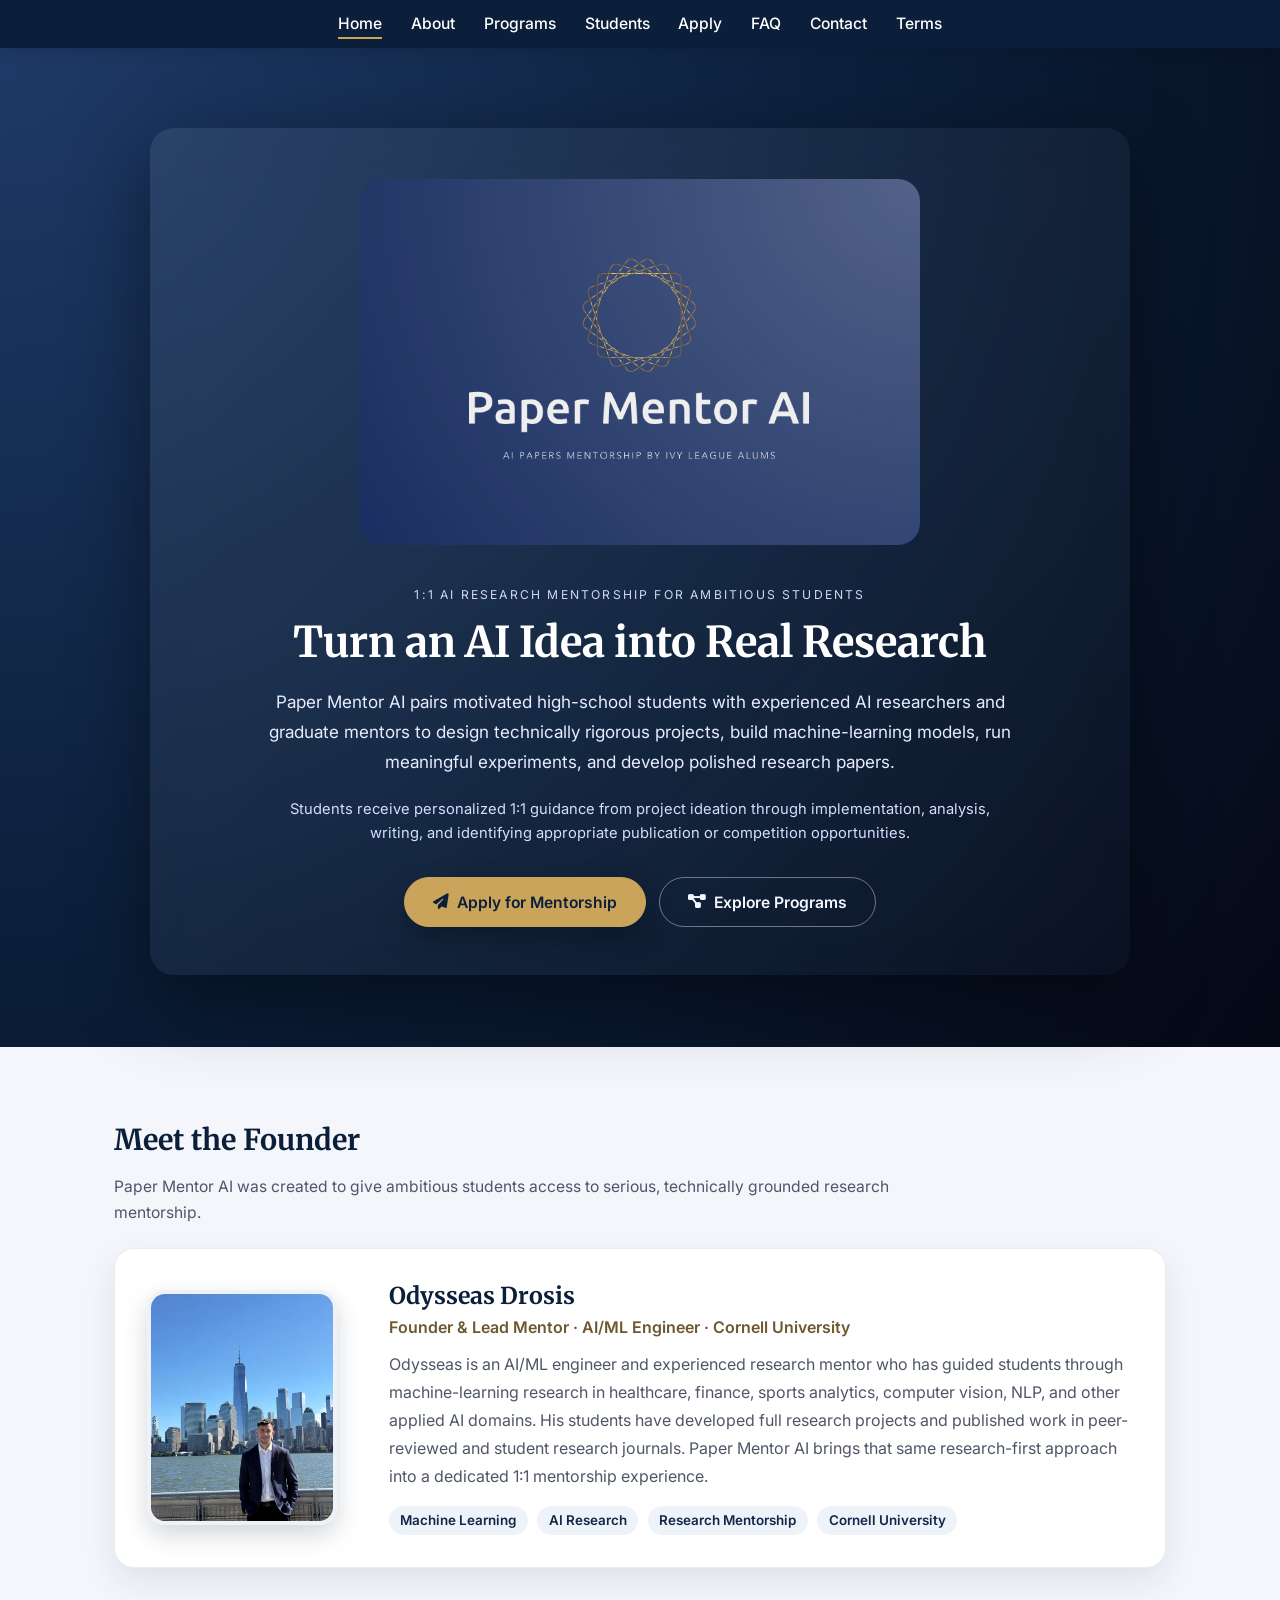
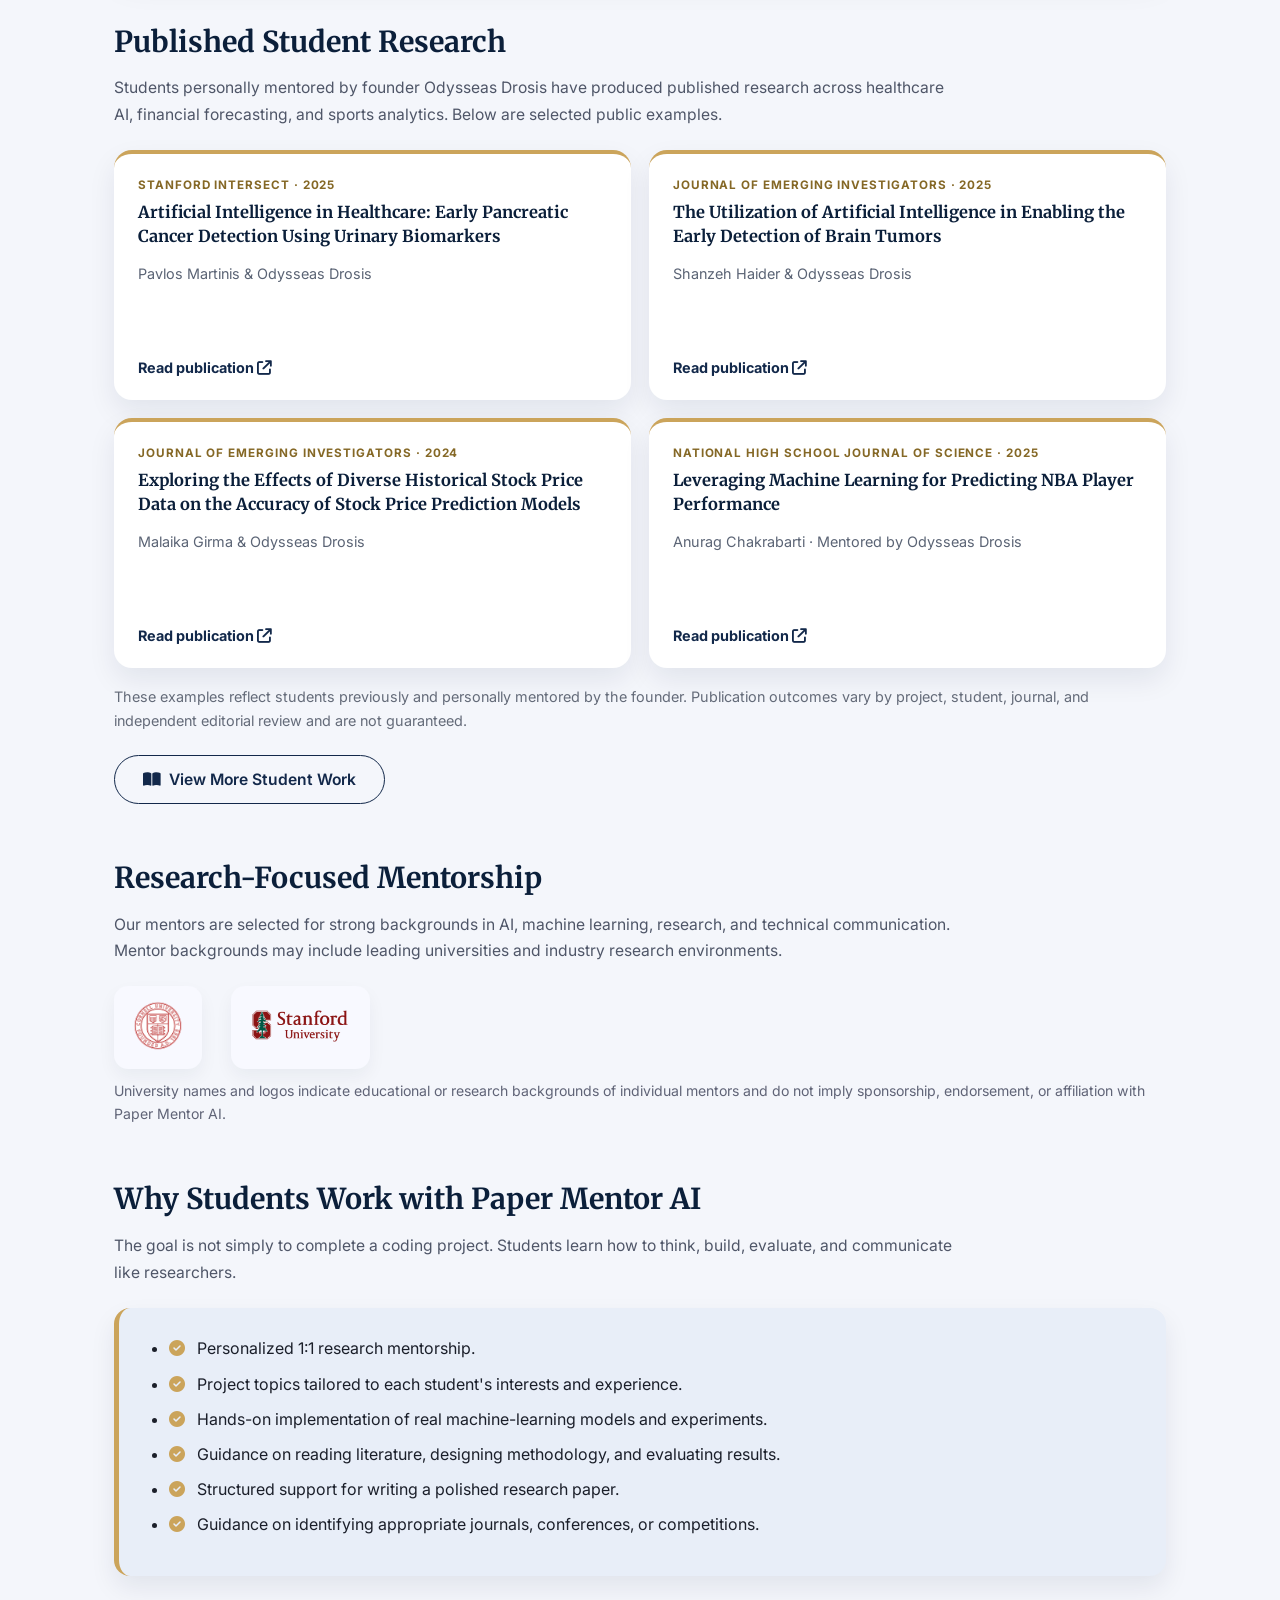
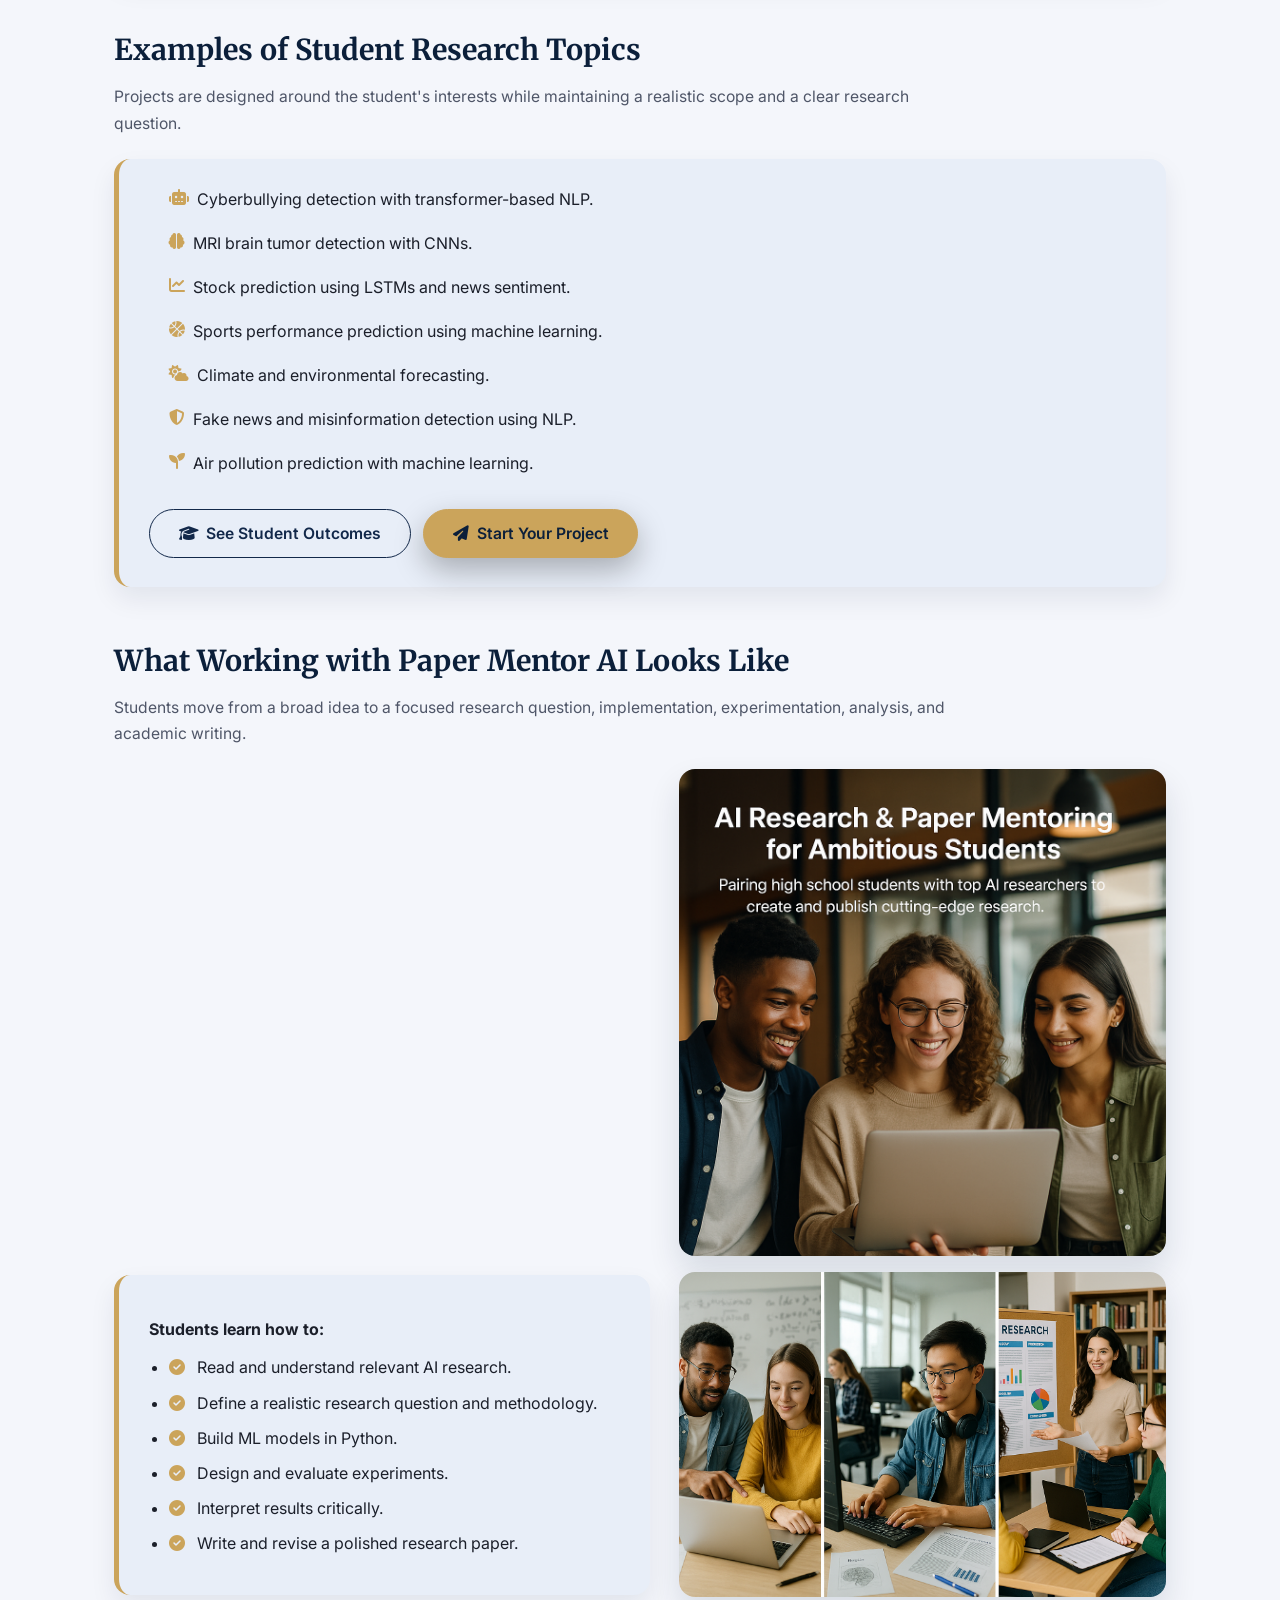
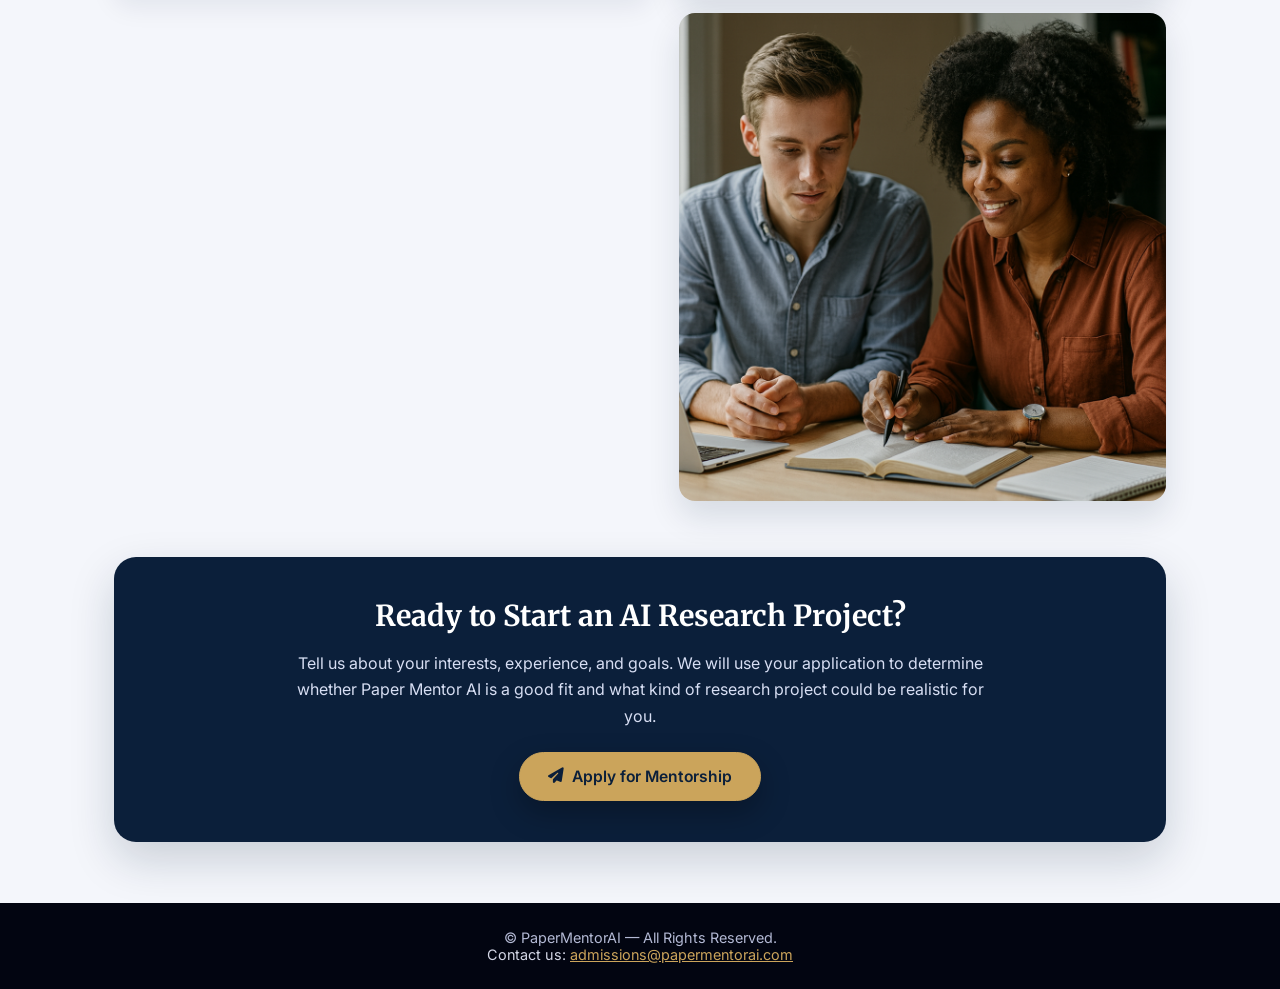
==== commit 7081f509: "Update PaperMentorAI homepage" ====
--- a/index.html
+++ b/index.html
@@ -257,7 +257,7 @@
 
         .founder-card {
             display: grid;
-            grid-template-columns: 150px minmax(0, 1fr);
+            grid-template-columns: 210px minmax(0, 1fr);
             gap: 2em;
             align-items: center;
             background: var(--card-white);
@@ -267,22 +267,12 @@
             border: 1px solid rgba(11,31,58,0.08);
         }
 
-        .founder-avatar {
-            width: 140px;
-            height: 140px;
-            border-radius: 50%;
-            display: flex;
-            align-items: center;
-            justify-content: center;
-            background: linear-gradient(
-                135deg,
-                var(--navy-soft),
-                var(--navy-deep)
-            );
-            color: var(--gold-soft);
-            font-family: 'Merriweather', serif;
-            font-size: 2.3em;
-            font-weight: 700;
+        .founder-photo {
+            width: 190px;
+            height: 235px;
+            border-radius: 18px;
+            object-fit: cover;
+            object-position: center 35%;
             border: 4px solid #eef1f8;
             box-shadow: 0 10px 25px rgba(11,31,58,0.18);
         }
@@ -541,8 +531,10 @@
                 text-align: center;
             }
 
-            .founder-avatar {
+            .founder-photo {
                 margin: 0 auto;
+                width: 220px;
+                height: 270px;
             }
 
             .founder-meta {
@@ -633,9 +625,11 @@
 
     <div class="founder-card">
 
-        <div class="founder-avatar">
-            OD
-        </div>
+        <img
+            src="assets/images/photo.jpg"
+            alt="Odysseas Drosis"
+            class="founder-photo"
+        >
 
         <div>
 
@@ -704,8 +698,6 @@
 
     <div class="publication-grid">
 
-
-        <!-- STANFORD -->
 
         <article class="publication-card">
 
@@ -735,8 +727,6 @@
         </article>
 
 
-        <!-- BRAIN TUMOR -->
-
         <article class="publication-card">
 
             <div class="publication-journal">
@@ -765,8 +755,6 @@
         </article>
 
 
-        <!-- STOCK -->
-
         <article class="publication-card">
 
             <div class="publication-journal">
@@ -795,8 +783,6 @@
         </article>
 
 
-        <!-- NBA -->
-
         <article class="publication-card">
 
             <div class="publication-journal">
@@ -827,13 +813,11 @@
 
 
     <p class="publication-note">
-
         These examples reflect students previously and personally mentored by
         the founder.
 
         Publication outcomes vary by project, student, journal, and independent
         editorial review and are not guaranteed.
-
     </p>
 
 
@@ -861,13 +845,11 @@
     </h2>
 
     <p class="section-subtitle">
-
         Our mentors are selected for strong backgrounds in AI,
         machine learning, research, and technical communication.
 
         Mentor backgrounds may include leading universities
         and industry research environments.
-
     </p>
 
 
@@ -896,11 +878,9 @@
 
 
     <p class="mentor-note">
-
         University names and logos indicate educational or research backgrounds
         of individual mentors and do not imply sponsorship, endorsement, or
         affiliation with Paper Mentor AI.
-
     </p>
 
 </section>
@@ -915,12 +895,10 @@
     </h2>
 
     <p class="section-subtitle">
-
         The goal is not simply to complete a coding project.
 
         Students learn how to think, build, evaluate,
         and communicate like researchers.
-
     </p>
 
 
@@ -976,10 +954,8 @@
     </h2>
 
     <p class="section-subtitle">
-
         Projects are designed around the student's interests while maintaining
         a realistic scope and a clear research question.
-
     </p>
 
 
@@ -1060,10 +1036,8 @@
     </h2>
 
     <p class="section-subtitle">
-
         Students move from a broad idea to a focused research question,
         implementation, experimentation, analysis, and academic writing.
-
     </p>
 
 
@@ -1149,13 +1123,11 @@
     </h2>
 
     <p>
-
         Tell us about your interests, experience, and goals.
 
         We will use your application to determine whether Paper Mentor AI
         is a good fit and what kind of research project could be realistic
         for you.
-
     </p>
 
 
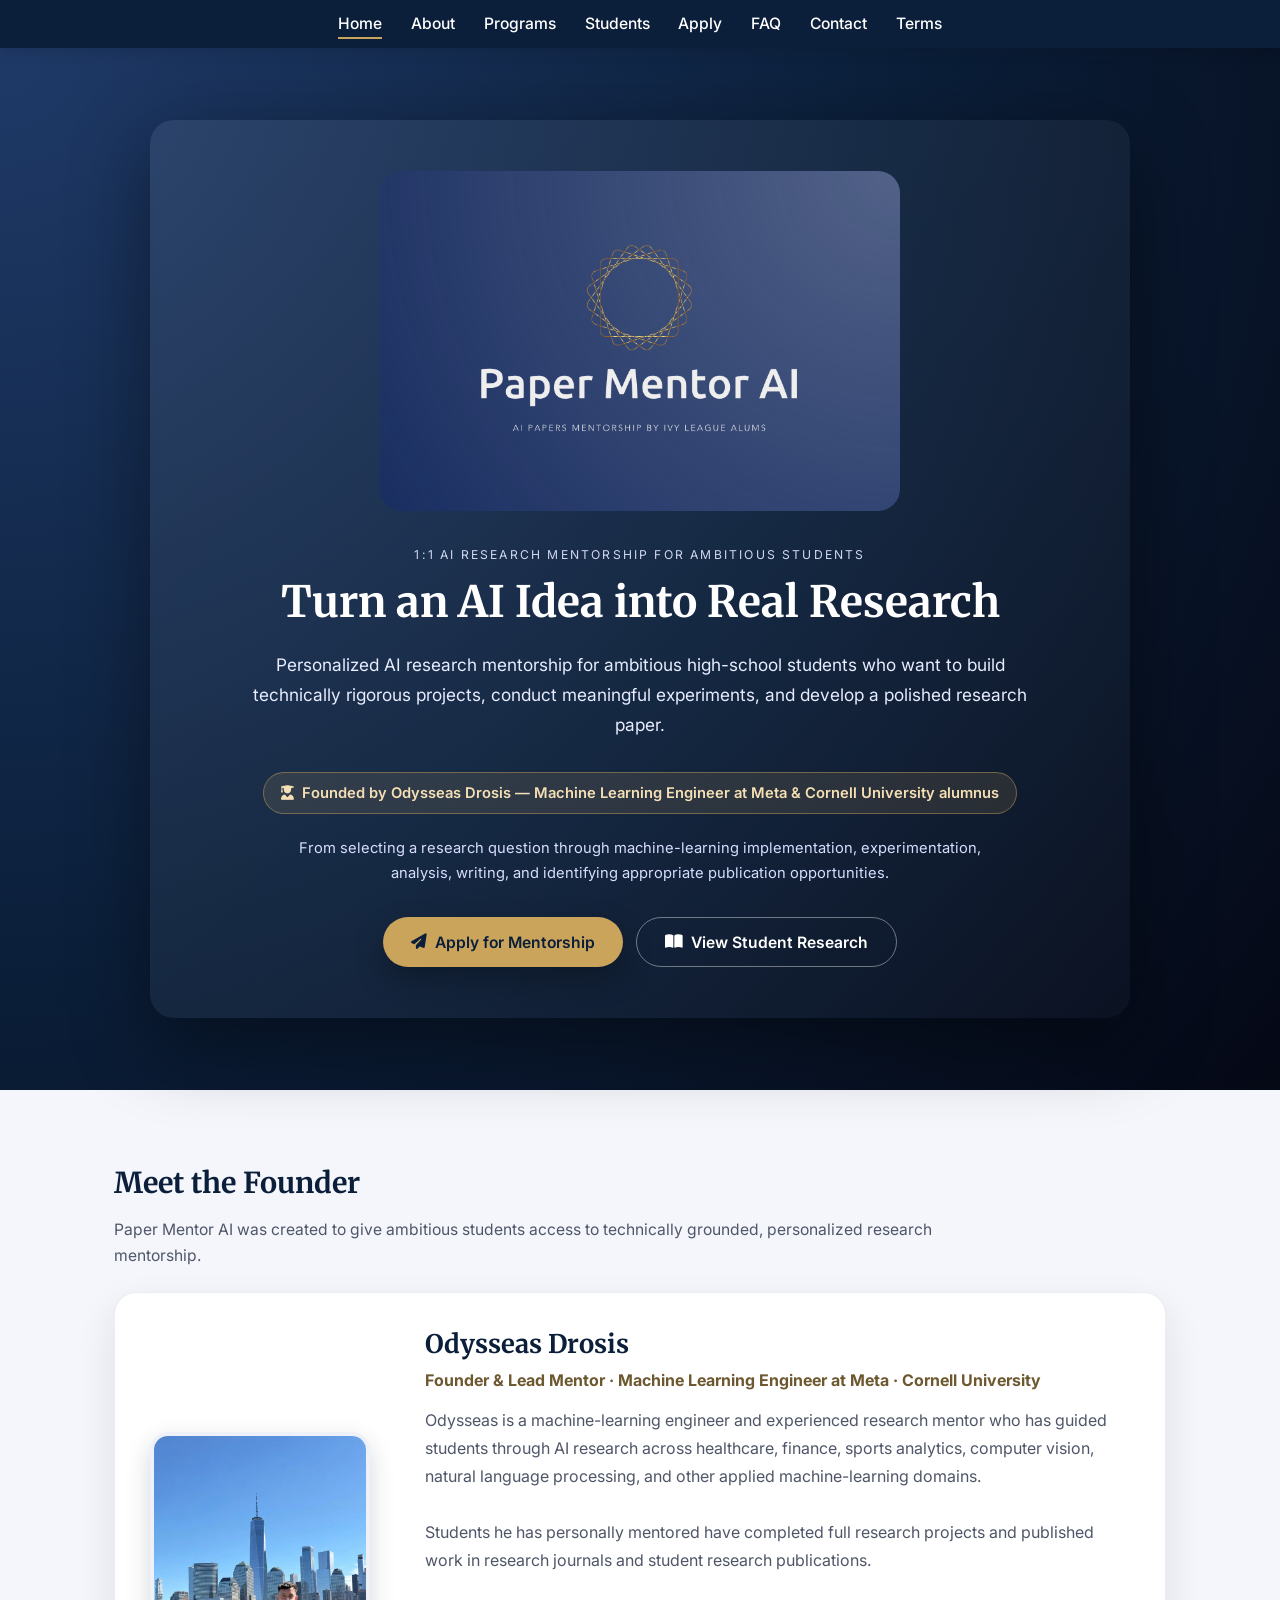
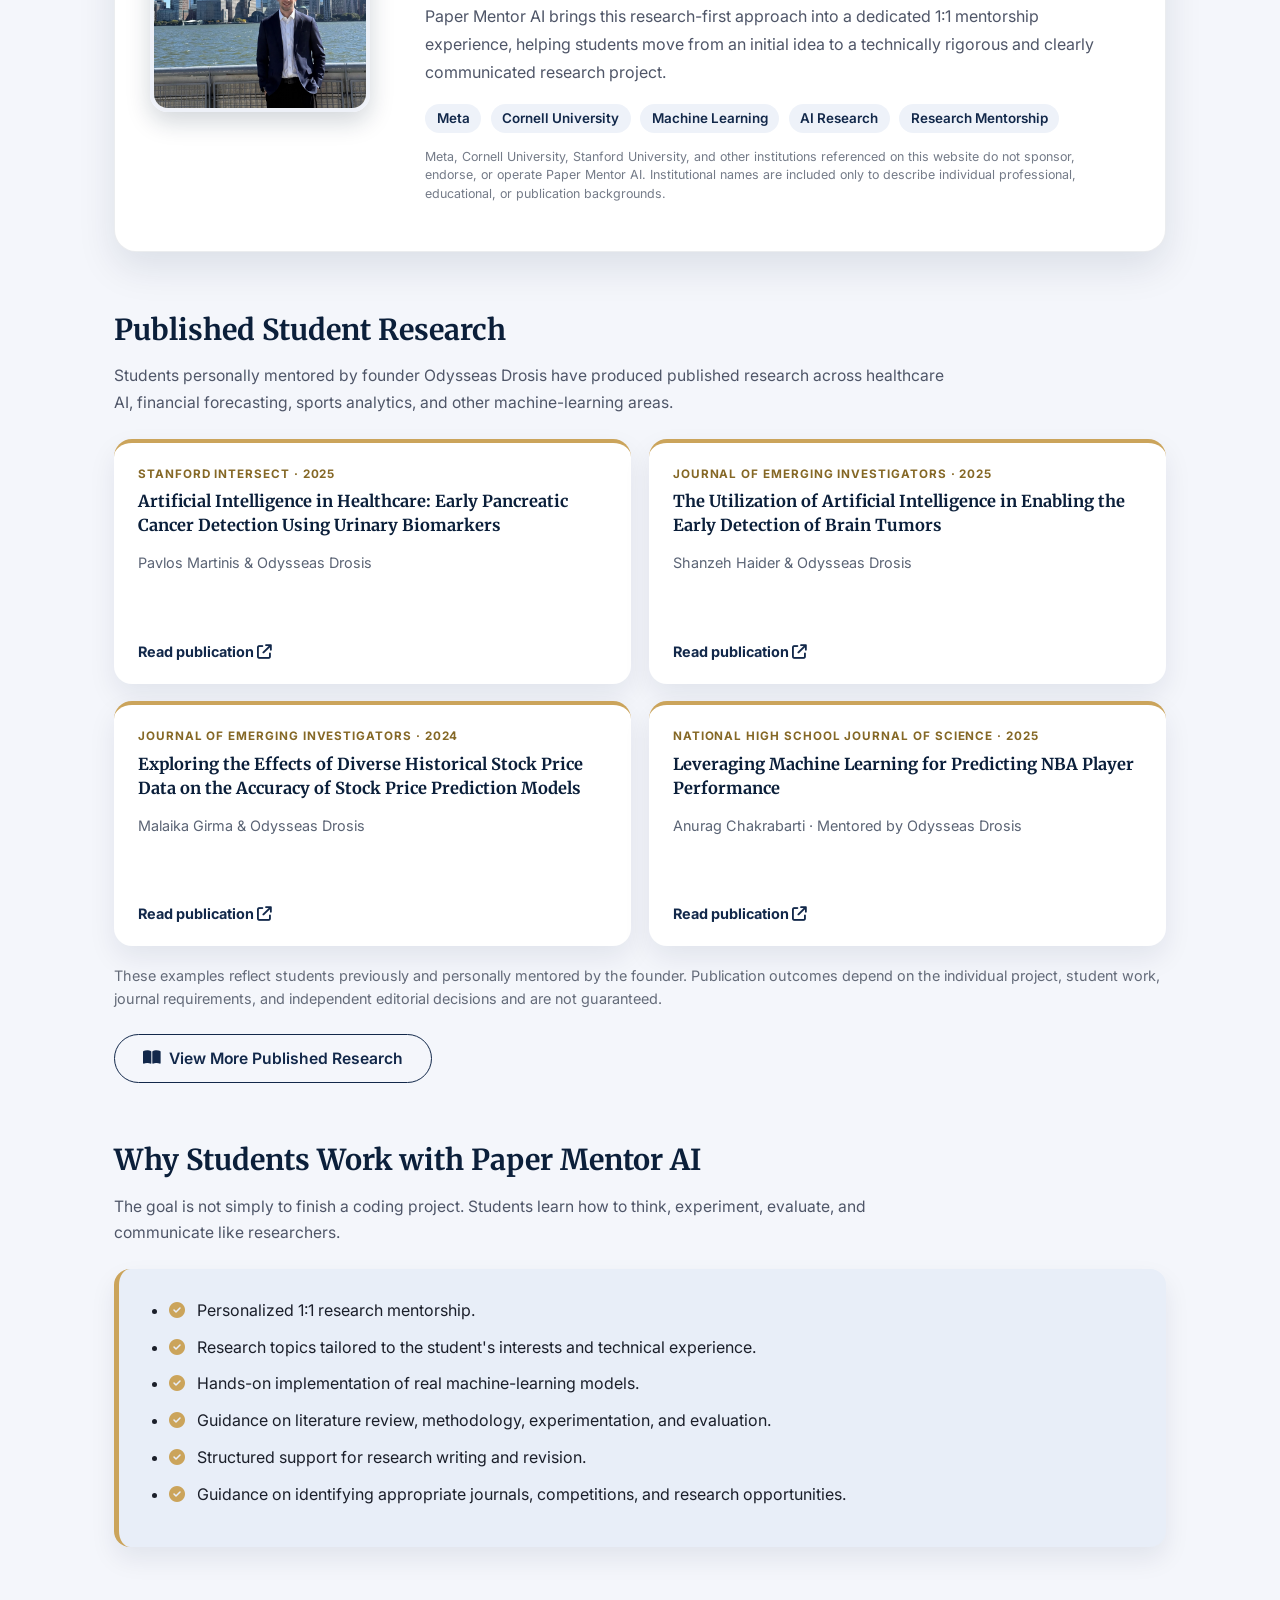
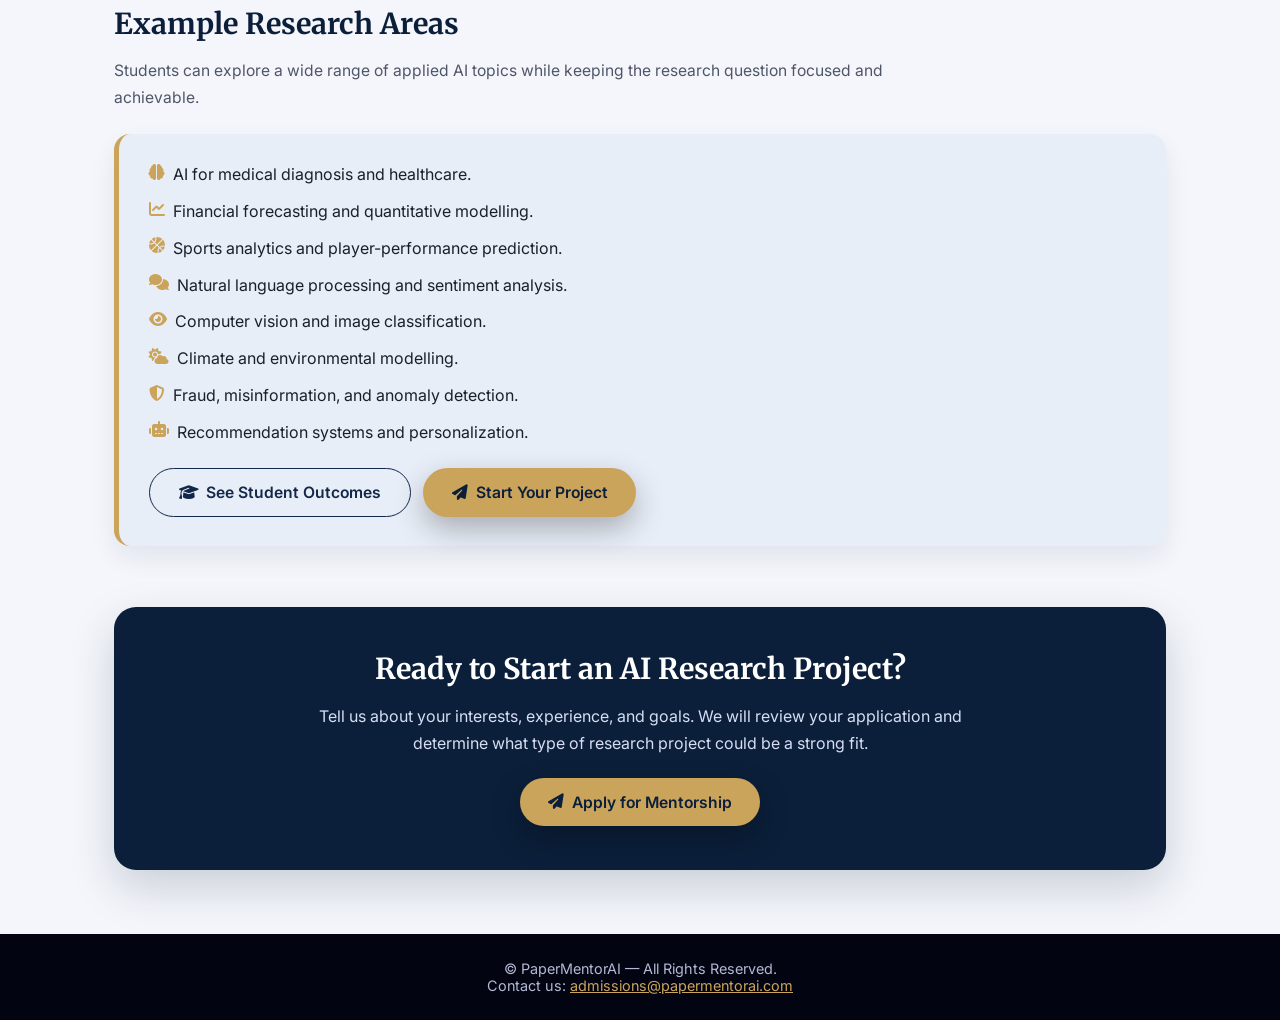
==== commit 8a344600: "Update PaperMentorAI homepage" ====
--- a/index.html
+++ b/index.html
@@ -4,13 +4,21 @@
 <head>
     <meta charset="UTF-8">
     <meta name="viewport" content="width=device-width, initial-scale=1.0">
+
     <title>Paper Mentor AI | AI Research Mentoring for Ambitious Students</title>
 
-    <!-- Fonts & Icons -->
-    <link href="https://fonts.googleapis.com/css2?family=Inter:wght@300;400;500;600;700&family=Merriweather:wght@600;700&display=swap" rel="stylesheet">
-    <link rel="stylesheet" href="https://cdnjs.cloudflare.com/ajax/libs/font-awesome/6.5.0/css/all.min.css"/>
+    <link
+        href="https://fonts.googleapis.com/css2?family=Inter:wght@300;400;500;600;700&family=Merriweather:wght@600;700&display=swap"
+        rel="stylesheet"
+    >
+
+    <link
+        rel="stylesheet"
+        href="https://cdnjs.cloudflare.com/ajax/libs/font-awesome/6.5.0/css/all.min.css"
+    >
 
     <style>
+
         :root {
             --navy-deep: #0B1F3A;
             --navy-soft: #12284A;
@@ -33,7 +41,7 @@
 
         body {
             margin: 0;
-            font-family: 'Inter', system-ui, -apple-system, BlinkMacSystemFont, sans-serif;
+            font-family: 'Inter', system-ui, sans-serif;
             background: var(--bg-light);
             color: var(--text-main);
         }
@@ -53,7 +61,7 @@
         }
 
         nav a {
-            color: #ffffff;
+            color: white;
             text-decoration: none;
             font-weight: 500;
             font-size: 0.98em;
@@ -79,67 +87,92 @@
         /* HERO */
 
         .hero {
-            padding: 5em 1.5em 4.5em;
+            padding: 4.5em 1.5em;
             text-align: center;
-            background: radial-gradient(
-                circle at top left,
-                #1F3A68,
-                #0B1F3A 55%,
-                #050815 100%
-            );
+
+            background:
+                radial-gradient(
+                    circle at top left,
+                    #1F3A68,
+                    #0B1F3A 55%,
+                    #050815 100%
+                );
+
             color: white;
         }
 
         .hero-inner {
             max-width: 980px;
-            margin: 0 auto;
-            background: linear-gradient(
-                135deg,
-                rgba(255,255,255,0.07),
-                rgba(255,255,255,0.02)
-            );
+            margin: auto;
+
+            background:
+                linear-gradient(
+                    135deg,
+                    rgba(255,255,255,0.07),
+                    rgba(255,255,255,0.02)
+                );
+
             border-radius: 24px;
-            padding: 3.2em 3.2em 3em;
-            box-shadow: 0 24px 80px rgba(0,0,0,0.45);
-            backdrop-filter: blur(20px);
+            padding: 3.2em;
+
+            box-shadow:
+                0 24px 80px rgba(0,0,0,0.45);
         }
 
         .hero-logo {
-            width: 560px;
+            width: 520px;
             max-width: 100%;
             border-radius: 22px;
-            margin-bottom: 2.4em;
+            margin-bottom: 2em;
         }
 
         .hero-tagline {
             text-transform: uppercase;
             letter-spacing: 0.18em;
             font-size: 0.76em;
+            color: #d0d6f0;
             margin-bottom: 1.2em;
-            color: #d0d6f0;
         }
 
         .hero-title {
             font-family: 'Merriweather', serif;
-            font-weight: 700;
-            font-size: 2.65em;
+            font-size: 2.7em;
             line-height: 1.2;
-            margin: 0 0 0.45em;
+            margin: 0 0 0.5em;
         }
 
         .hero-subtitle {
-            font-size: 1.07em;
-            max-width: 760px;
-            margin: 0 auto 1.25em;
+            font-size: 1.08em;
+            max-width: 780px;
+            margin: 0 auto 1em;
             line-height: 1.75;
             color: #e7ecff;
         }
 
+        .founder-highlight {
+            display: inline-flex;
+            align-items: center;
+            gap: 0.55em;
+
+            margin: 1em auto 1.2em;
+
+            padding: 0.75em 1.15em;
+
+            border-radius: 999px;
+
+            background: rgba(203,164,91,0.14);
+            border: 1px solid rgba(203,164,91,0.45);
+
+            color: #f5dfb4;
+            font-size: 0.92em;
+            font-weight: 600;
+        }
+
         .hero-subnote {
             font-size: 0.92em;
-            max-width: 700px;
+            max-width: 720px;
             margin: 0.3em auto 2.2em;
-            line-height: 1.6;
+            line-height: 1.65;
             color: #d6ddff;
         }
 
@@ -159,8 +192,6 @@
             padding: 0.9em 1.8em;
             font-size: 0.98em;
             font-weight: 600;
-            border: 1px solid transparent;
-            cursor: pointer;
             text-decoration: none;
             display: inline-flex;
             align-items: center;
@@ -172,56 +203,50 @@
             background: var(--gold);
             color: var(--navy-deep);
             box-shadow: 0 12px 30px rgba(0,0,0,0.28);
-            border-color: var(--gold);
         }
 
         .btn-primary:hover {
             background: var(--gold-soft);
             transform: translateY(-1px);
-            box-shadow: 0 16px 40px rgba(0,0,0,0.38);
         }
 
         .btn-ghost {
-            background: transparent;
-            color: #f4f7ff;
-            border-color: rgba(255,255,255,0.4);
+            color: white;
+            border: 1px solid rgba(255,255,255,0.4);
         }
 
         .btn-ghost:hover {
             background: rgba(255,255,255,0.08);
-            border-color: rgba(255,255,255,0.8);
         }
 
         .btn-ghost-dark {
-            background: transparent;
             color: var(--navy-soft);
-            border-color: var(--navy-soft);
+            border: 1px solid var(--navy-soft);
         }
 
         .btn-ghost-dark:hover {
             background: rgba(18,40,74,0.06);
-            border-color: var(--navy-deep);
         }
 
         /* GENERAL */
 
         main {
             max-width: 1100px;
-            margin: 0 auto;
-            padding: 3.2em 1.5em 3.8em;
-        }
-
-        h2.section-title {
+            margin: auto;
+            padding: 3.2em 1.5em 4em;
+        }
+
+        .section-title {
             font-family: 'Merriweather', serif;
             font-size: 1.8em;
+            color: var(--navy-deep);
             margin-bottom: 0.55em;
-            color: var(--navy-deep);
         }
 
         .section-subtitle {
             font-size: 0.98em;
             color: #4f5668;
-            margin-bottom: 1.35em;
+            margin-bottom: 1.4em;
             line-height: 1.7;
             max-width: 850px;
         }
@@ -231,7 +256,9 @@
             border-radius: 16px;
             padding: 1.8em 1.9em;
             border-left: 5px solid var(--gold);
-            box-shadow: 0 12px 26px rgba(11,31,58,0.08);
+
+            box-shadow:
+                0 12px 26px rgba(11,31,58,0.08);
         }
 
         .card ul {
@@ -240,7 +267,7 @@
         }
 
         .card li {
-            margin-bottom: 0.6em;
+            margin-bottom: 0.7em;
             line-height: 1.6;
         }
 
@@ -252,42 +279,53 @@
         /* FOUNDER */
 
         .founder-section {
-            margin-top: 0.4em;
+            margin-top: 0;
         }
 
         .founder-card {
             display: grid;
-            grid-template-columns: 210px minmax(0, 1fr);
-            gap: 2em;
+            grid-template-columns: 240px minmax(0,1fr);
+            gap: 2.2em;
             align-items: center;
-            background: var(--card-white);
-            border-radius: 20px;
-            padding: 2em;
-            box-shadow: 0 14px 34px rgba(11,31,58,0.09);
-            border: 1px solid rgba(11,31,58,0.08);
+
+            background: white;
+            border-radius: 22px;
+            padding: 2.2em;
+
+            box-shadow:
+                0 16px 38px rgba(11,31,58,0.10);
+
+            border:
+                1px solid rgba(11,31,58,0.08);
         }
 
         .founder-photo {
-            width: 190px;
-            height: 235px;
+            width: 220px;
+            height: 280px;
+
             border-radius: 18px;
+
             object-fit: cover;
-            object-position: center 35%;
+            object-position: 64% 55%;
+
             border: 4px solid #eef1f8;
-            box-shadow: 0 10px 25px rgba(11,31,58,0.18);
+
+            box-shadow:
+                0 10px 25px rgba(11,31,58,0.18);
         }
 
         .founder-name {
             font-family: 'Merriweather', serif;
             color: var(--navy-deep);
-            font-size: 1.45em;
+            font-size: 1.6em;
             margin: 0 0 0.3em;
         }
 
         .founder-role {
-            margin: 0 0 0.8em;
             color: #6d5830;
-            font-weight: 600;
+            font-weight: 700;
+            margin: 0 0 0.85em;
+            line-height: 1.55;
         }
 
         .founder-copy {
@@ -300,7 +338,7 @@
             display: flex;
             flex-wrap: wrap;
             gap: 0.6em;
-            margin-top: 1em;
+            margin-top: 1.1em;
         }
 
         .pill {
@@ -312,27 +350,40 @@
             font-weight: 600;
         }
 
+        .affiliation-note {
+            font-size: 0.78em;
+            color: #747b88;
+            line-height: 1.5;
+            margin-top: 1.2em;
+        }
+
         /* PUBLICATIONS */
 
         .publications-section {
-            margin-top: 3.5em;
+            margin-top: 3.7em;
         }
 
         .publication-grid {
             display: grid;
-            grid-template-columns: repeat(2, minmax(0, 1fr));
+            grid-template-columns: repeat(2, minmax(0,1fr));
             gap: 1.1em;
         }
 
         .publication-card {
-            background: var(--card-white);
+            background: white;
+
             border-radius: 18px;
             padding: 1.5em;
+
             border-top: 4px solid var(--gold);
-            box-shadow: 0 12px 28px rgba(11,31,58,0.08);
+
+            box-shadow:
+                0 12px 28px rgba(11,31,58,0.08);
+
             display: flex;
             flex-direction: column;
-            min-height: 250px;
+
+            min-height: 245px;
         }
 
         .publication-journal {
@@ -378,48 +429,21 @@
             font-size: 0.9em;
         }
 
-        /* MENTORS */
-
-        .mentors-section {
-            margin-top: 3.5em;
-        }
-
-        .mentor-logos-row {
-            margin-top: 1.1em;
-            display: flex;
-            flex-wrap: wrap;
-            justify-content: flex-start;
-            align-items: center;
-            gap: 1.8em;
-        }
-
-        .mentor-logo-wrap {
-            background: #f8f9ff;
-            border-radius: 14px;
-            padding: 0.9em 1.2em;
-            box-shadow: 0 8px 18px rgba(11,31,58,0.05);
-        }
-
-        .mentor-logo-wrap img {
-            max-height: 50px;
-            width: auto;
-        }
-
-        .mentor-note {
-            margin-top: 0.8em;
-            font-size: 0.88em;
-            color: #606477;
-            line-height: 1.6;
-        }
-
-        /* PROJECTS */
+        /* WHY */
+
+        .why-section {
+            margin-top: 3.7em;
+        }
+
+        /* TOPICS */
+
+        .topics-section {
+            margin-top: 3.7em;
+        }
 
         .projects-grid {
-            display: grid;
-            grid-template-columns: 1fr;
-            gap: 0.55em;
-            padding-left: 0;
             list-style: none;
+            padding: 0 !important;
             margin: 0;
         }
 
@@ -429,8 +453,8 @@
         }
 
         .projects-grid i {
-            margin-right: 0.5em;
             color: var(--gold);
+            margin-right: 0.55em;
             margin-top: 0.1em;
         }
 
@@ -441,36 +465,23 @@
             gap: 0.8em;
         }
 
-        .layout-two-col {
-            display: grid;
-            grid-template-columns: minmax(0, 1.1fr) minmax(0, 1fr);
-            gap: 1.8em;
-            align-items: center;
-        }
-
-        .students-images {
-            display: grid;
-            grid-template-columns: 1fr;
-            gap: 1em;
-        }
-
-        .students-images img {
-            width: 100%;
-            border-radius: 16px;
-            box-shadow: 0 16px 32px rgba(11,31,58,0.12);
-            object-fit: cover;
-        }
-
         /* FINAL CTA */
 
         .final-cta {
-            margin-top: 3.5em;
+            margin-top: 3.8em;
+
             border-radius: 22px;
-            padding: 2.6em 2em;
+
+            padding: 2.8em 2em;
+
             text-align: center;
+
             background: var(--navy-deep);
+
             color: white;
-            box-shadow: 0 18px 45px rgba(11,31,58,0.18);
+
+            box-shadow:
+                0 18px 45px rgba(11,31,58,0.18);
         }
 
         .final-cta h2 {
@@ -495,32 +506,23 @@
         }
 
         @media (max-width: 900px) {
+
+            .publication-grid {
+                grid-template-columns: 1fr;
+            }
+
             .hero-inner {
-                padding: 2.3em 1.7em 2.4em;
+                padding: 2.3em 1.7em;
             }
 
             .hero-title {
                 font-size: 2.2em;
             }
 
-            .hero-logo {
-                width: 380px;
-            }
-
-            .layout-two-col {
-                grid-template-columns: 1fr;
-            }
-
-            .publication-grid {
-                grid-template-columns: 1fr;
-            }
-
-            .mentor-logos-row {
-                justify-content: center;
-            }
         }
 
         @media (max-width: 720px) {
+
             nav {
                 flex-wrap: wrap;
                 gap: 1em;
@@ -532,21 +534,28 @@
             }
 
             .founder-photo {
-                margin: 0 auto;
-                width: 220px;
-                height: 270px;
+                margin: auto;
             }
 
             .founder-meta {
                 justify-content: center;
             }
-        }
+
+            .founder-highlight {
+                border-radius: 18px;
+            }
+
+        }
+
     </style>
 </head>
 
+
 <body>
 
+
 <nav>
+
     <a href="index.html" class="active">Home</a>
     <a href="about.html">About</a>
     <a href="programs.html">Programs</a>
@@ -555,17 +564,20 @@
     <a href="faq.html">FAQ</a>
     <a href="contact.html">Contact</a>
     <a href="terms.html">Terms</a>
+
 </nav>
 
 
+
 <!-- HERO -->
 
 <section class="hero">
+
     <div class="hero-inner">
 
         <img
             src="assets/images/paper_mentor_ai.png"
-            alt="Paper Mentor AI Logo"
+            alt="Paper Mentor AI"
             class="hero-logo"
         >
 
@@ -578,50 +590,79 @@
         </h1>
 
         <p class="hero-subtitle">
-            Paper Mentor AI pairs motivated high-school students with experienced
-            AI researchers and graduate mentors to design technically rigorous
-            projects, build machine-learning models, run meaningful experiments,
-            and develop polished research papers.
+            Personalized AI research mentorship for ambitious high-school
+            students who want to build technically rigorous projects,
+            conduct meaningful experiments, and develop a polished
+            research paper.
         </p>
 
+        <div class="founder-highlight">
+
+            <i class="fas fa-user-graduate"></i>
+
+            Founded by Odysseas Drosis —
+            Machine Learning Engineer at Meta &
+            Cornell University alumnus
+
+        </div>
+
         <p class="hero-subnote">
-            Students receive personalized 1:1 guidance from project ideation
-            through implementation, analysis, writing, and identifying appropriate
-            publication or competition opportunities.
+            From selecting a research question through machine-learning
+            implementation, experimentation, analysis, writing, and
+            identifying appropriate publication opportunities.
         </p>
 
         <div class="hero-actions">
 
-            <a href="apply.html" class="btn-primary">
+            <a
+                href="apply.html"
+                class="btn-primary"
+            >
+
                 <i class="fas fa-paper-plane"></i>
+
                 Apply for Mentorship
+
             </a>
 
-            <a href="programs.html" class="btn-ghost">
-                <i class="fas fa-diagram-project"></i>
-                Explore Programs
+            <a
+                href="students.html"
+                class="btn-ghost"
+            >
+
+                <i class="fas fa-book-open"></i>
+
+                View Student Research
+
             </a>
 
         </div>
+
     </div>
+
 </section>
 
 
+
 <main>
 
 
 <!-- FOUNDER -->
 
-<section class="founder-section" id="founder">
+<section
+    class="founder-section"
+    id="founder"
+>
 
     <h2 class="section-title">
         Meet the Founder
     </h2>
 
     <p class="section-subtitle">
-        Paper Mentor AI was created to give ambitious students access to serious,
-        technically grounded research mentorship.
+        Paper Mentor AI was created to give ambitious students access
+        to technically grounded, personalized research mentorship.
     </p>
+
 
     <div class="founder-card">
 
@@ -631,6 +672,7 @@
             class="founder-photo"
         >
 
+
         <div>
 
             <h3 class="founder-name">
@@ -638,23 +680,43 @@
             </h3>
 
             <p class="founder-role">
-                Founder & Lead Mentor · AI/ML Engineer · Cornell University
+                Founder & Lead Mentor · Machine Learning Engineer at Meta ·
+                Cornell University
             </p>
 
             <p class="founder-copy">
-                Odysseas is an AI/ML engineer and experienced research mentor who
-                has guided students through machine-learning research in healthcare,
-                finance, sports analytics, computer vision, NLP, and other applied
-                AI domains.
-
-                His students have developed full research projects and published
-                work in peer-reviewed and student research journals.
-
-                Paper Mentor AI brings that same research-first approach into a
-                dedicated 1:1 mentorship experience.
+
+                Odysseas is a machine-learning engineer and experienced
+                research mentor who has guided students through AI research
+                across healthcare, finance, sports analytics, computer vision,
+                natural language processing, and other applied machine-learning
+                domains.
+
+                <br><br>
+
+                Students he has personally mentored have completed full
+                research projects and published work in research journals
+                and student research publications.
+
+                <br><br>
+
+                Paper Mentor AI brings this research-first approach into a
+                dedicated 1:1 mentorship experience, helping students move
+                from an initial idea to a technically rigorous and clearly
+                communicated research project.
+
             </p>
 
+
             <div class="founder-meta">
+
+                <span class="pill">
+                    Meta
+                </span>
+
+                <span class="pill">
+                    Cornell University
+                </span>
 
                 <span class="pill">
                     Machine Learning
@@ -668,12 +730,19 @@
                     Research Mentorship
                 </span>
 
-                <span class="pill">
-                    Cornell University
-                </span>
-
             </div>
 
+
+            <p class="affiliation-note">
+
+                Meta, Cornell University, Stanford University, and other
+                institutions referenced on this website do not sponsor,
+                endorse, or operate Paper Mentor AI. Institutional names
+                are included only to describe individual professional,
+                educational, or publication backgrounds.
+
+            </p>
+
         </div>
 
     </div>
@@ -681,18 +750,24 @@
 </section>
 
 
+
 <!-- PUBLICATIONS -->
 
-<section class="publications-section" id="publications">
+<section
+    class="publications-section"
+    id="publications"
+>
 
     <h2 class="section-title">
         Published Student Research
     </h2>
 
     <p class="section-subtitle">
-        Students personally mentored by founder Odysseas Drosis have produced
-        published research across healthcare AI, financial forecasting, and sports
-        analytics. Below are selected public examples.
+
+        Students personally mentored by founder Odysseas Drosis have
+        produced published research across healthcare AI, financial
+        forecasting, sports analytics, and other machine-learning areas.
+
     </p>
 
 
@@ -711,7 +786,7 @@
             </h3>
 
             <div class="publication-author">
-                Pavlos Martinis & Odysseas Drosis
+                Pavlos Martinis &amp; Odysseas Drosis
             </div>
 
             <a
@@ -720,11 +795,14 @@
                 target="_blank"
                 rel="noopener noreferrer"
             >
+
                 Read publication
                 <i class="fas fa-arrow-up-right-from-square"></i>
+
             </a>
 
         </article>
+
 
 
         <article class="publication-card">
@@ -739,7 +817,7 @@
             </h3>
 
             <div class="publication-author">
-                Shanzeh Haider & Odysseas Drosis
+                Shanzeh Haider &amp; Odysseas Drosis
             </div>
 
             <a
@@ -748,11 +826,14 @@
                 target="_blank"
                 rel="noopener noreferrer"
             >
+
                 Read publication
                 <i class="fas fa-arrow-up-right-from-square"></i>
+
             </a>
 
         </article>
+
 
 
         <article class="publication-card">
@@ -767,7 +848,7 @@
             </h3>
 
             <div class="publication-author">
-                Malaika Girma & Odysseas Drosis
+                Malaika Girma &amp; Odysseas Drosis
             </div>
 
             <a
@@ -776,11 +857,14 @@
                 target="_blank"
                 rel="noopener noreferrer"
             >
+
                 Read publication
                 <i class="fas fa-arrow-up-right-from-square"></i>
+
             </a>
 
         </article>
+
 
 
         <article class="publication-card">
@@ -803,31 +887,38 @@
                 target="_blank"
                 rel="noopener noreferrer"
             >
+
                 Read publication
                 <i class="fas fa-arrow-up-right-from-square"></i>
+
             </a>
 
         </article>
 
+
     </div>
 
 
     <p class="publication-note">
-        These examples reflect students previously and personally mentored by
-        the founder.
-
-        Publication outcomes vary by project, student, journal, and independent
-        editorial review and are not guaranteed.
+
+        These examples reflect students previously and personally mentored
+        by the founder. Publication outcomes depend on the individual
+        project, student work, journal requirements, and independent
+        editorial decisions and are not guaranteed.
+
     </p>
 
 
     <div class="cta-row">
 
-        <a href="students.html" class="btn-ghost-dark">
+        <a
+            href="students.html"
+            class="btn-ghost-dark"
+        >
 
             <i class="fas fa-book-open"></i>
 
-            View More Student Work
+            View More Published Research
 
         </a>
 
@@ -836,69 +927,21 @@
 </section>
 
 
-<!-- MENTORS -->
-
-<section class="mentors-section" id="mentors">
-
-    <h2 class="section-title">
-        Research-Focused Mentorship
-    </h2>
-
-    <p class="section-subtitle">
-        Our mentors are selected for strong backgrounds in AI,
-        machine learning, research, and technical communication.
-
-        Mentor backgrounds may include leading universities
-        and industry research environments.
-    </p>
-
-
-    <div class="mentor-logos-row">
-
-        <div class="mentor-logo-wrap">
-
-            <img
-                src="assets/images/Cornell_University_Logo.png"
-                alt="Cornell University Logo"
-            >
-
-        </div>
-
-
-        <div class="mentor-logo-wrap">
-
-            <img
-                src="assets/images/stanford-logo-660x330.png"
-                alt="Stanford University Logo"
-            >
-
-        </div>
-
-    </div>
-
-
-    <p class="mentor-note">
-        University names and logos indicate educational or research backgrounds
-        of individual mentors and do not imply sponsorship, endorsement, or
-        affiliation with Paper Mentor AI.
-    </p>
-
-</section>
-
 
 <!-- WHY US -->
 
-<section id="why-us" style="margin-top: 3.5em;">
+<section class="why-section">
 
     <h2 class="section-title">
         Why Students Work with Paper Mentor AI
     </h2>
 
     <p class="section-subtitle">
-        The goal is not simply to complete a coding project.
-
-        Students learn how to think, build, evaluate,
+
+        The goal is not simply to finish a coding project.
+        Students learn how to think, experiment, evaluate,
         and communicate like researchers.
+
     </p>
 
 
@@ -913,29 +956,30 @@
 
             <li>
                 <i class="fas fa-check-circle"></i>
-                Project topics tailored to each student's interests and experience.
+                Research topics tailored to the student's interests
+                and technical experience.
             </li>
 
             <li>
                 <i class="fas fa-check-circle"></i>
-                Hands-on implementation of real machine-learning models and experiments.
+                Hands-on implementation of real machine-learning models.
             </li>
 
             <li>
                 <i class="fas fa-check-circle"></i>
-                Guidance on reading literature, designing methodology,
-                and evaluating results.
+                Guidance on literature review, methodology, experimentation,
+                and evaluation.
             </li>
 
             <li>
                 <i class="fas fa-check-circle"></i>
-                Structured support for writing a polished research paper.
+                Structured support for research writing and revision.
             </li>
 
             <li>
                 <i class="fas fa-check-circle"></i>
                 Guidance on identifying appropriate journals,
-                conferences, or competitions.
+                competitions, and research opportunities.
             </li>
 
         </ul>
@@ -945,17 +989,20 @@
 </section>
 
 
-<!-- EXAMPLE TOPICS -->
-
-<section id="samples" style="margin-top: 3.5em;">
+
+<!-- TOPICS -->
+
+<section class="topics-section">
 
     <h2 class="section-title">
-        Examples of Student Research Topics
+        Example Research Areas
     </h2>
 
     <p class="section-subtitle">
-        Projects are designed around the student's interests while maintaining
-        a realistic scope and a clear research question.
+
+        Students can explore a wide range of applied AI topics while
+        keeping the research question focused and achievable.
+
     </p>
 
 
@@ -964,38 +1011,43 @@
         <ul class="projects-grid">
 
             <li>
+                <i class="fas fa-brain"></i>
+                AI for medical diagnosis and healthcare.
+            </li>
+
+            <li>
+                <i class="fas fa-chart-line"></i>
+                Financial forecasting and quantitative modelling.
+            </li>
+
+            <li>
+                <i class="fas fa-basketball"></i>
+                Sports analytics and player-performance prediction.
+            </li>
+
+            <li>
+                <i class="fas fa-comments"></i>
+                Natural language processing and sentiment analysis.
+            </li>
+
+            <li>
+                <i class="fas fa-eye"></i>
+                Computer vision and image classification.
+            </li>
+
+            <li>
+                <i class="fas fa-cloud-sun"></i>
+                Climate and environmental modelling.
+            </li>
+
+            <li>
+                <i class="fas fa-shield-alt"></i>
+                Fraud, misinformation, and anomaly detection.
+            </li>
+
+            <li>
                 <i class="fas fa-robot"></i>
-                Cyberbullying detection with transformer-based NLP.
-            </li>
-
-            <li>
-                <i class="fas fa-brain"></i>
-                MRI brain tumor detection with CNNs.
-            </li>
-
-            <li>
-                <i class="fas fa-chart-line"></i>
-                Stock prediction using LSTMs and news sentiment.
-            </li>
-
-            <li>
-                <i class="fas fa-basketball"></i>
-                Sports performance prediction using machine learning.
-            </li>
-
-            <li>
-                <i class="fas fa-cloud-sun"></i>
-                Climate and environmental forecasting.
-            </li>
-
-            <li>
-                <i class="fas fa-shield-alt"></i>
-                Fake news and misinformation detection using NLP.
-            </li>
-
-            <li>
-                <i class="fas fa-seedling"></i>
-                Air pollution prediction with machine learning.
+                Recommendation systems and personalization.
             </li>
 
         </ul>
@@ -1003,7 +1055,10 @@
 
         <div class="cta-row">
 
-            <a href="students.html" class="btn-ghost-dark">
+            <a
+                href="students.html"
+                class="btn-ghost-dark"
+            >
 
                 <i class="fas fa-graduation-cap"></i>
 
@@ -1012,7 +1067,10 @@
             </a>
 
 
-            <a href="apply.html" class="btn-primary">
+            <a
+                href="apply.html"
+                class="btn-primary"
+            >
 
                 <i class="fas fa-paper-plane"></i>
 
@@ -1027,94 +1085,8 @@
 </section>
 
 
-<!-- EXPERIENCE -->
-
-<section id="experience" style="margin-top: 3.5em;">
-
-    <h2 class="section-title">
-        What Working with Paper Mentor AI Looks Like
-    </h2>
-
-    <p class="section-subtitle">
-        Students move from a broad idea to a focused research question,
-        implementation, experimentation, analysis, and academic writing.
-    </p>
-
-
-    <div class="layout-two-col">
-
-        <div>
-
-            <div class="card">
-
-                <p>
-                    <strong>Students learn how to:</strong>
-                </p>
-
-                <ul>
-
-                    <li>
-                        <i class="fas fa-check-circle"></i>
-                        Read and understand relevant AI research.
-                    </li>
-
-                    <li>
-                        <i class="fas fa-check-circle"></i>
-                        Define a realistic research question and methodology.
-                    </li>
-
-                    <li>
-                        <i class="fas fa-check-circle"></i>
-                        Build ML models in Python.
-                    </li>
-
-                    <li>
-                        <i class="fas fa-check-circle"></i>
-                        Design and evaluate experiments.
-                    </li>
-
-                    <li>
-                        <i class="fas fa-check-circle"></i>
-                        Interpret results critically.
-                    </li>
-
-                    <li>
-                        <i class="fas fa-check-circle"></i>
-                        Write and revise a polished research paper.
-                    </li>
-
-                </ul>
-
-            </div>
-
-        </div>
-
-
-        <div class="students-images">
-
-            <img
-                src="assets/images/ChatGPT%20Image%20Nov%2018,%202025,%2001_26_32%20AM.png"
-                alt="AI research mentorship illustration"
-            >
-
-            <img
-                src="assets/images/ChatGPT%20Image%20Nov%2018,%202025,%2001_30_42%20AM.png"
-                alt="Student machine learning research illustration"
-            >
-
-            <img
-                src="assets/images/ChatGPT%20Image%20Nov%2018,%202025,%2002_53_26%20AM.png"
-                alt="Research paper development illustration"
-            >
-
-        </div>
-
-    </div>
-
-</section>
-
-
-<!-- FINAL CTA -->
+
+<!-- CTA -->
 
 <section class="final-cta">
 
@@ -1123,15 +1095,17 @@
     </h2>
 
     <p>
+
         Tell us about your interests, experience, and goals.
-
-        We will use your application to determine whether Paper Mentor AI
-        is a good fit and what kind of research project could be realistic
-        for you.
+        We will review your application and determine what type
+        of research project could be a strong fit.
+
     </p>
 
-
-    <a href="apply.html" class="btn-primary">
+    <a
+        href="apply.html"
+        class="btn-primary"
+    >
 
         <i class="fas fa-paper-plane"></i>
 
@@ -1145,26 +1119,25 @@
 </main>
 
 
+
 <footer>
 
     © PaperMentorAI — All Rights Reserved.
 
     <br>
 
-    <span style="color:#d4d7e6;">
-
-        Contact us:
-
-        <a
-            href="mailto:admissions@papermentorai.com"
-            style="color:#CBA45B;"
-        >
-            admissions@papermentorai.com
-        </a>
-
-    </span>
+    Contact us:
+
+    <a
+        href="mailto:admissions@papermentorai.com"
+        style="color:#CBA45B;"
+    >
+        admissions@papermentorai.com
+    </a>
 
 </footer>
 
+
 </body>
+
 </html>
